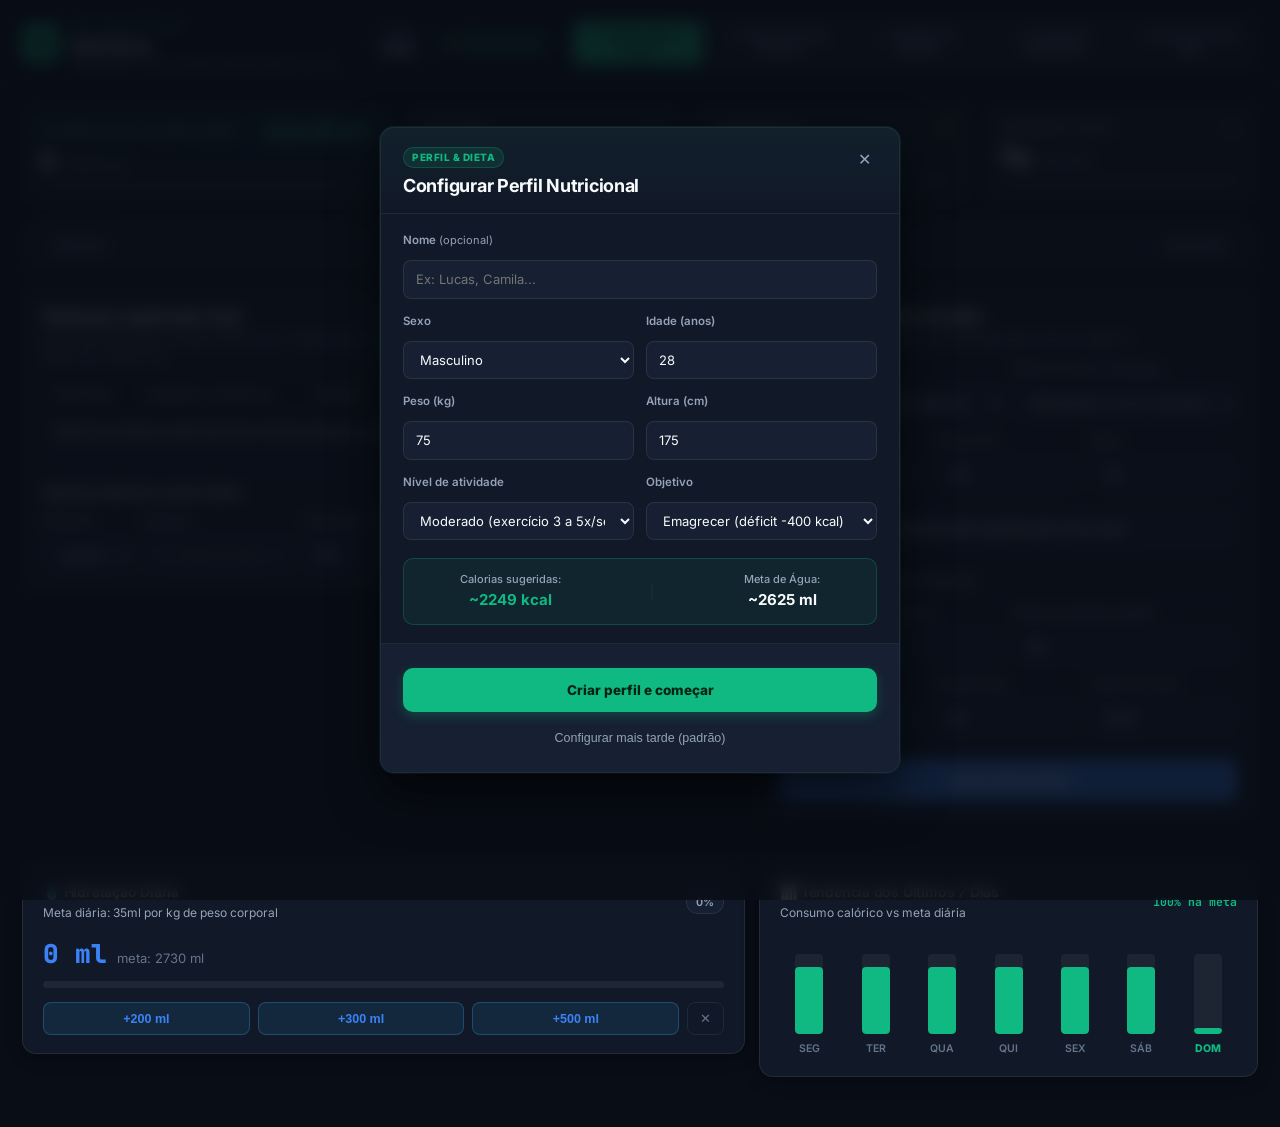
==== android/app/src/main/assets/index.html @ 342d4479 "fix: corrigir carregamento de assets no webview, compartilhamento whatsapp, persistencia de agua off" ====
<!DOCTYPE html>
<html lang="pt-BR">
<head>
    <meta charset="UTF-8" />
    <meta name="viewport" content="width=device-width, initial-scale=1.0, maximum-scale=1.0, user-scalable=no" />
    <meta name="theme-color" content="#090d16" />
    <meta name="apple-mobile-web-app-capable" content="yes" />
    <meta name="apple-mobile-web-app-status-bar-style" content="black-translucent" />
    <title>NutriScan - Dieta Diária, Leitor de Foto da Ficha Técnica e Rótulos ANVISA</title>
    <link rel="manifest" href="manifest.json" />
    <link rel="preconnect" href="https://fonts.googleapis.com" />
    <link rel="preconnect" href="https://fonts.gstatic.com" crossorigin />
    <link href="https://fonts.googleapis.com/css2?family=Inter:wght@400;500;600;700;800&family=JetBrains+Mono:wght@500;600;700;800&display=swap" rel="stylesheet" />
    <link rel="stylesheet" href="static/css/style.css?v=1.3.0" />
</head>
<body>
    <a href="#main-content" class="skip-link">Pular para o conteúdo principal</a>

    <header class="topbar">
        <div class="container topbar-inner">
            <div class="brand-block">
                <div class="brand-logo" aria-hidden="true">NS</div>
                <div class="brand-info-wrap">
                    <div class="brand-greeting-row">
                        <span id="user-greeting-text" class="user-greeting">Olá! Seja bem-vindo</span>
                    </div>
                    <h1 class="brand-title">NutriScan</h1>
                    <p class="brand-subtitle">Dieta diária, leitor de foto da ficha técnica e rotulagem ANVISA</p>
                </div>
                <div class="brand-actions-row">
                    <button type="button" class="btn-topbar-profile" id="btn-open-profile" title="Configurar meu perfil de dieta" aria-label="Abrir perfil de usuário">👤 Perfil</button>
                    <button type="button" class="btn-tour-nav" id="btn-open-tour" title="Iniciar tour interativo pelo app" aria-label="Tour do App">🎓 Tour do App</button>
                </div>
            </div>
            <nav class="nav-tabs" role="tablist" aria-label="Navegação principal por abas">
                <button class="tab-btn active" role="tab" aria-selected="true" aria-controls="panel-dieta" data-tab="dieta" id="tab-btn-dieta">1. Minha Dieta (Hoje)</button>
                <button class="tab-btn" role="tab" aria-selected="false" aria-controls="panel-foto" data-tab="foto" id="tab-btn-foto">2. Foto da Ficha Técnica</button>
                <button class="tab-btn" role="tab" aria-selected="false" aria-controls="panel-scanner" data-tab="scanner" id="tab-btn-scanner">3. Código de Barras</button>
                <button class="tab-btn" role="tab" aria-selected="false" aria-controls="panel-comparar" data-tab="comparar" id="tab-btn-comparar">4. Comparar Alimentos</button>
                <button class="tab-btn" role="tab" aria-selected="false" aria-controls="panel-prato" data-tab="prato" id="tab-btn-prato">5. Foto do Prato (IA)</button>
                <button type="button" class="btn-tour-nav" id="btn-start-tour" title="Iniciar tour interativo pelo app" aria-label="Iniciar tour interativo" style="display: none;">✨ Tour do App</button>
            </nav>
        </div>
    </header>

    <main class="container main-content" id="main-content">
        <!-- FAIXA DE PROGRESSO DIÁRIO DA DIETA (BENTO KPI STRIP) -->
        <section class="diet-kpi-strip" id="diet-kpi-strip" aria-label="Resumo do consumo diário">
            <div class="kpi-card kpi-card-highlight">
                <div class="kpi-row-top">
                    <span class="kpi-label">Calorias hoje vs limite diário</span>
                    <span class="status-pill" id="top-kcal-badge">0 kcal</span>
                </div>
                <div class="kpi-main-numbers">
                    <strong class="kpi-value" id="top-kcal-consumed">0</strong>
                    <span class="kpi-divider">/ <span id="top-kcal-limit">2000</span> kcal</span>
                </div>
                <div class="progress-track">
                    <div class="progress-fill fill-emerald" id="top-bar-kcal" style="width: 0%;"></div>
                </div>
            </div>

            <div class="kpi-card">
                <div class="kpi-row-top">
                    <span class="kpi-label">Proteínas</span>
                    <span class="kpi-pct text-emerald" id="top-prot-pct">0%</span>
                </div>
                <div class="kpi-main-numbers">
                    <strong class="kpi-value" id="top-prot-consumed">0g</strong>
                    <span class="kpi-divider">meta <span id="top-prot-limit">150</span>g</span>
                </div>
                <div class="progress-track">
                    <div class="progress-fill fill-blue" id="top-bar-prot" style="width: 0%;"></div>
                </div>
            </div>

            <div class="kpi-card">
                <div class="kpi-row-top">
                    <span class="kpi-label">Carboidratos</span>
                    <span class="kpi-pct text-amber" id="top-carb-pct">0%</span>
                </div>
                <div class="kpi-main-numbers">
                    <strong class="kpi-value" id="top-carb-consumed">0g</strong>
                    <span class="kpi-divider">meta <span id="top-carb-limit">200</span>g</span>
                </div>
                <div class="progress-track">
                    <div class="progress-fill fill-amber" id="top-bar-carb" style="width: 0%;"></div>
                </div>
            </div>

            <div class="kpi-card">
                <div class="kpi-row-top">
                    <span class="kpi-label">Gorduras totais</span>
                    <span class="kpi-pct text-rose" id="top-fat-pct">0%</span>
                </div>
                <div class="kpi-main-numbers">
                    <strong class="kpi-value" id="top-fat-consumed">0g</strong>
                    <span class="kpi-divider">meta <span id="top-fat-limit">65</span>g</span>
                </div>
                <div class="progress-track">
                    <div class="progress-fill fill-rose" id="top-bar-fat" style="width: 0%;"></div>
                </div>
            </div>
        </section>

        <!-- ABA 1: MINHA DIETA (HOJE) -->
        <section class="tab-panel active" role="tabpanel" id="panel-dieta" aria-labelledby="tab-btn-dieta">
            <!-- Navegador de Datas da Dieta -->
            <div class="diet-date-bar">
                <button type="button" class="btn-date-nav" id="btn-date-prev" aria-label="Dia anterior">◀ Ontem</button>
                <div class="diet-current-date-wrap">
                    <span class="diet-date-badge" id="diet-date-badge">HOJE</span>
                    <strong class="diet-date-text" id="diet-date-text">Hoje</strong>
                </div>
                <button type="button" class="btn-date-nav" id="btn-date-next" aria-label="Próximo dia">Amanhã ▶</button>
            </div>

            <div class="diet-grid">
                <div class="card">
                    <div class="section-header-inline">
                        <div>
                            <h2>Refeições registradas hoje</h2>
                            <p class="section-desc" id="diet-status-subtitle">Acompanhe cada refeição e o saldo restante do seu limite diário.</p>
                        </div>
                        <div class="btn-group-inline share-btn-group">
                            <button class="btn-secondary" id="btn-share-whatsapp" title="Compartilhar resumo da dieta no WhatsApp">📲 WhatsApp</button>
                            <button class="btn-secondary" id="btn-copy-diet" title="Copiar resumo para a área de transferência">📋 Copiar</button>
                            <button class="btn-secondary" id="btn-print-diet" title="Imprimir ou salvar relatório em PDF">🖨️ Imprimir PDF</button>
                            <button class="btn-emerald" id="btn-go-photo-scan">+ Ler foto de ficha técnica</button>
                        </div>
                    </div>

                    <div class="table-responsive">
                        <table class="data-table" id="diary-table">
                            <thead>
                                <tr>
                                    <th scope="col">Refeição</th>
                                    <th scope="col">Alimento / Produto</th>
                                    <th scope="col">Porção</th>
                                    <th scope="col">Calorias</th>
                                    <th scope="col">Carb</th>
                                    <th scope="col">Prot</th>
                                    <th scope="col">Gord</th>
                                    <th scope="col">Ação</th>
                                </tr>
                            </thead>
                            <tbody id="diary-tbody"></tbody>
                        </table>
                    </div>

                    <div class="quick-manual-box">
                        <h3>Adicionar alimento avulso à dieta</h3>
                        <div class="manual-form-grid">
                            <div>
                                <label class="field-label" for="manual-meal">Refeição</label>
                                <select id="manual-meal" name="manual_meal" class="select-input">
                                    <option value="Café da manhã">Café da manhã</option>
                                    <option value="Almoço">Almoço</option>
                                    <option value="Lanche" selected>Lanche</option>
                                    <option value="Jantar">Jantar</option>
                                </select>
                            </div>
                            <div>
                                <label class="field-label" for="manual-name">Alimento</label>
                                <input type="text" id="manual-name" name="manual_name" class="text-input" placeholder="Ex: Banana prata + Aveia…" autocomplete="off" spellcheck="false" />
                            </div>
                            <div>
                                <label class="field-label" for="manual-portion">Porção (g)</label>
                                <input type="number" id="manual-portion" name="manual_portion" class="text-input" value="100" min="1" inputmode="decimal" autocomplete="off" />
                            </div>
                            <div>
                                <label class="field-label" for="manual-kcal">Kcal</label>
                                <input type="number" id="manual-kcal" name="manual_kcal" class="text-input" value="130" min="0" inputmode="numeric" autocomplete="off" />
                            </div>
                            <div>
                                <label class="field-label" for="manual-carb">Carb (g)</label>
                                <input type="number" id="manual-carb" name="manual_carb" class="text-input" value="27" min="0" step="0.1" inputmode="decimal" autocomplete="off" />
                            </div>
                            <div>
                                <label class="field-label" for="manual-prot">Prot (g)</label>
                                <input type="number" id="manual-prot" name="manual_prot" class="text-input" value="3.5" min="0" step="0.1" inputmode="decimal" autocomplete="off" />
                            </div>
                            <div>
                                <label class="field-label" for="manual-fat">Gord (g)</label>
                                <input type="number" id="manual-fat" name="manual_fat" class="text-input" value="1.2" min="0" step="0.1" inputmode="decimal" autocomplete="off" />
                            </div>
                            <div class="manual-btn-col">
                                <button class="btn-primary" id="btn-add-manual">Lançar</button>
                            </div>
                        </div>
                    </div>
                </div>

                <div class="card">
                    <div class="section-header-inline">
                        <div>
                            <h2>Definir limite diário da dieta</h2>
                            <p class="section-desc">Ajuste sua meta manual ou calcule pelo peso, altura e objetivo.</p>
                        </div>
                    </div>

                    <div class="goals-form">
                        <div class="form-row-2">
                            <div>
                                <label class="field-label" for="goal-type">Objetivo da dieta</label>
                                <select id="goal-type" name="goal_type" class="select-input">
                                    <option value="cutting">Emagrecer (déficit calórico)</option>
                                    <option value="manutencao">Manter peso atual</option>
                                    <option value="bulking">Ganhar massa muscular (superávit)</option>
                                    <option value="personalizado">Limite manual personalizado</option>
                                </select>
                            </div>
                            <div>
                                <label class="field-label" for="goal-activity">Ritmo de treino / atividade</label>
                                <select id="goal-activity" name="goal_activity" class="select-input">
                                    <option value="sedentario">Sedentário</option>
                                    <option value="leve">Leve (1 a 3x / semana)</option>
                                    <option value="moderado" selected>Moderado (3 a 5x / semana)</option>
                                    <option value="intenso">Intenso (6x / semana)</option>
                                </select>
                            </div>
                        </div>

                        <div class="form-row-3">
                            <div>
                                <label class="field-label" for="goal-weight">Peso (kg)</label>
                                <input type="number" id="goal-weight" name="goal_weight" class="text-input" value="78" min="35" max="250" step="0.5" inputmode="decimal" autocomplete="off" />
                            </div>
                            <div>
                                <label class="field-label" for="goal-height">Altura (cm)</label>
                                <input type="number" id="goal-height" name="goal_height" class="text-input" value="176" min="120" max="230" inputmode="numeric" autocomplete="off" />
                            </div>
                            <div>
                                <label class="field-label" for="goal-age">Idade</label>
                                <input type="number" id="goal-age" name="goal_age" class="text-input" value="29" min="14" max="100" inputmode="numeric" autocomplete="off" />
                            </div>
                        </div>

                        <button class="btn-secondary-full" id="btn-calc-mifflin">Calcular meta sugerida pelo meu corpo</button>

                        <div class="limits-divider">Limites diários configurados</div>

                        <div class="form-row-2">
                            <div>
                                <label class="field-label" for="limit-kcal">Limite de calorias (kcal/dia)</label>
                                <input type="number" id="limit-kcal" name="limit_kcal" class="text-input" value="2000" min="800" max="6000" step="10" inputmode="numeric" autocomplete="off" />
                            </div>
                            <div>
                                <label class="field-label" for="limit-prot">Meta de proteínas (g/dia)</label>
                                <input type="number" id="limit-prot" name="limit_prot" class="text-input" value="150" min="20" max="400" inputmode="numeric" autocomplete="off" />
                            </div>
                        </div>

                        <div class="form-row-3">
                            <div>
                                <label class="field-label" for="limit-carb">Carboidratos (g)</label>
                                <input type="number" id="limit-carb" name="limit_carb" class="text-input" value="200" min="10" max="800" inputmode="numeric" autocomplete="off" />
                            </div>
                            <div>
                                <label class="field-label" for="limit-fat">Gorduras (g)</label>
                                <input type="number" id="limit-fat" name="limit_fat" class="text-input" value="65" min="10" max="300" inputmode="numeric" autocomplete="off" />
                            </div>
                            <div>
                                <label class="field-label" for="limit-sodium">Sódio máx (mg)</label>
                                <input type="number" id="limit-sodium" name="limit_sodium" class="text-input" value="2000" min="500" max="5000" step="50" inputmode="numeric" autocomplete="off" />
                            </div>
                        </div>

                        <button class="btn-primary-full" id="btn-save-goals">Salvar limite diário</button>
                    </div>
                </div>

                <!-- Card de Hidratação Diária -->
                <div class="card water-card" id="water-widget-card">
                    <div class="section-header-inline">
                        <div>
                            <h3>💧 Hidratação Diária</h3>
                            <p class="section-desc">Meta diária: 35ml por kg de peso corporal</p>
                        </div>
                        <span class="unit-pill" id="water-pct-badge">0%</span>
                    </div>
                    <div class="water-kpi-main">
                        <strong class="water-val" id="water-consumed-val">0 ml</strong>
                        <span class="water-goal-sub">meta: <span id="water-goal-val">2.730 ml</span></span>
                    </div>
                    <div class="progress-track">
                        <div class="progress-fill fill-blue" id="water-progress-fill" style="width: 0%;"></div>
                    </div>
                    <div class="water-actions-row">
                        <button type="button" class="btn-water-add" data-amount="200">+200 ml</button>
                        <button type="button" class="btn-water-add" data-amount="300">+300 ml</button>
                        <button type="button" class="btn-water-add" data-amount="500">+500 ml</button>
                        <button type="button" class="btn-water-reset" id="btn-water-reset" title="Zerar água do dia" aria-label="Zerar água do dia">✕</button>
                    </div>
                </div>

                <!-- Card de Tendência dos Últimos 7 Dias -->
                <div class="card trends-card" id="trends-widget-card">
                    <div class="section-header-inline">
                        <div>
                            <h3>📊 Tendência dos Últimos 7 Dias</h3>
                            <p class="section-desc">Consumo calórico vs meta diária</p>
                        </div>
                        <span class="kpi-pct text-emerald" id="trends-compliance-badge">100% no alvo</span>
                    </div>
                    <div class="trends-bars-grid" id="trends-bars-container"></div>
                </div>
            </div>
        </section>

        <!-- ABA 2: FOTO DA FICHA TÉCNICA (TABELA NUTRICIONAL) -->
        <section class="tab-panel" role="tabpanel" id="panel-foto" aria-labelledby="tab-btn-foto" hidden>
            <div class="card">
                <div class="photo-controls-grid">
                    <div>
                        <span class="field-label">1. Tirar foto da tabela nutricional ou escolher amostra</span>
                        <div class="upload-btn-row">
                            <label for="label-photo-input" class="btn-camera">
                                Tirar foto / Enviar imagem da ficha técnica
                            </label>
                            <input
                                type="file"
                                id="label-photo-input"
                                name="label_photo"
                                accept="image/*"
                                capture="environment"
                                style="display: none;"
                            />
                            <span class="upload-file-label" id="upload-filename">Amostra: Whey Protein Concentrado 80%</span>
                        </div>
                        <div class="quick-chips">
                            <span class="chips-label">Fotos de fichas técnicas prontas:</span>
                            <button class="sample-chip active" data-sample="rotulo_whey" data-portion="30">Whey Protein 80% (30g)</button>
                            <button class="sample-chip" data-sample="rotulo_pasta_amendoim" data-portion="30">Pasta de Amendoim (30g)</button>
                            <button class="sample-chip" data-sample="rotulo_pao_integral" data-portion="50">Pão Integral (50g)</button>
                            <button class="sample-chip" data-sample="rotulo_iogurte_proteico" data-portion="160">Iogurte Proteico (160g)</button>
                        </div>
                    </div>

                    <div class="portion-control-box">
                        <div>
                            <label class="field-label" for="photo-portion-input">2. Quantidade que vai comer (g/ml)</label>
                            <input type="number" id="photo-portion-input" name="photo_portion" class="text-input" value="45" min="1" max="2000" inputmode="decimal" autocomplete="off" />
                        </div>
                        <div>
                            <label class="field-label" for="photo-meal-select">Refeição de destino</label>
                            <select id="photo-meal-select" name="photo_meal" class="select-input">
                                <option value="Café da manhã">Café da manhã</option>
                                <option value="Almoço">Almoço</option>
                                <option value="Lanche" selected>Lanche</option>
                                <option value="Jantar">Jantar</option>
                            </select>
                        </div>
                        <div>
                            <button class="btn-primary" id="btn-recalc-photo">Calcular porção</button>
                        </div>
                    </div>
                </div>
            </div>

            <div class="scanner-grid">
                <div class="card">
                    <div class="section-header-inline">
                        <h3>Imagem da tabela nutricional (Ficha Técnica)</h3>
                        <span class="unit-pill" id="ocr-engine-badge">Leitor ANVISA RDC 429</span>
                    </div>
                    <div class="label-image-frame">
                        <img id="label-preview-img" src="static/samples/rotulo_whey.png" alt="Foto da tabela nutricional do produto" width="480" height="280" loading="lazy" />
                    </div>
                    <div class="ocr-text-wrap">
                        <label class="field-label" for="ocr-raw-textarea">Texto identificado na ficha técnica (você pode editar ou colar os dados do rótulo):</label>
                        <textarea id="ocr-raw-textarea" name="ocr_raw_text" class="ocr-textarea" rows="5" spellcheck="false"></textarea>
                    </div>
                </div>

                <div class="card">
                    <div class="product-header">
                        <div>
                            <span class="ean-badge" id="ocr-portion-summary">Tabela base: 30g | Seu consumo: 45g (1.5x)</span>
                            <h2 class="product-title" id="ocr-prod-name">Whey Protein Concentrado 80%</h2>
                            <p class="product-subtitle">Cálculo proporcional imediato para a quantidade que você vai consumir</p>
                        </div>
                        <span class="ns-step ns-a active" id="ocr-nutriscore-badge" style="padding: 6px 12px; flex: 0;">Nutri-Score A</span>
                    </div>

                    <div class="macro-result-cards">
                        <div class="macro-box macro-box-kcal">
                            <span class="macro-box-label">Calorias na sua porção</span>
                            <strong class="macro-box-val" id="ocr-res-kcal">180 kcal</strong>
                            <span class="macro-box-pct" id="ocr-pct-kcal">+9.0% do limite diário</span>
                        </div>
                        <div class="macro-box">
                            <span class="macro-box-label">Proteínas</span>
                            <strong class="macro-box-val text-emerald" id="ocr-res-prot">36.0 g</strong>
                            <span class="macro-box-pct" id="ocr-pct-prot">+24.0% da meta</span>
                        </div>
                        <div class="macro-box">
                            <span class="macro-box-label">Carboidratos</span>
                            <strong class="macro-box-val text-amber" id="ocr-res-carb">4.8 g</strong>
                            <span class="macro-box-pct" id="ocr-pct-carb">+2.4% da meta</span>
                        </div>
                        <div class="macro-box">
                            <span class="macro-box-label">Gorduras totais</span>
                            <strong class="macro-box-val text-rose" id="ocr-res-fat">2.7 g</strong>
                            <span class="macro-box-pct" id="ocr-pct-fat">+4.2% da meta</span>
                        </div>
                    </div>

                    <div class="table-responsive">
                        <table class="data-table compact-table">
                            <thead>
                                <tr>
                                    <th scope="col">Nutriente extraído</th>
                                    <th scope="col" id="th-label-base">No rótulo (30g)</th>
                                    <th scope="col" id="th-consumed-base">Sua porção (45g)</th>
                                    <th scope="col">Impacto na meta diária</th>
                                </tr>
                            </thead>
                            <tbody id="ocr-breakdown-tbody"></tbody>
                        </table>
                    </div>

                    <div class="anvisa-box" style="margin-top: 12px; margin-bottom: 12px;">
                        <div class="section-header-inline">
                            <h3>Avaliação frontal ANVISA (por 100g)</h3>
                        </div>
                        <div class="anvisa-Seals-row" id="ocr-anvisa-seals"></div>
                    </div>

                    <button class="btn-emerald-full" id="btn-add-ocr-to-diet">
                        Adicionar esta porção à minha dieta de hoje
                    </button>
                </div>
            </div>
        </section>

        <!-- ABA 3: CÓDIGO DE BARRAS (OPEN FOOD FACTS) -->
        <section class="tab-panel" role="tabpanel" id="panel-scanner" aria-labelledby="tab-btn-scanner" hidden>
            <div class="card search-card">
                <div class="search-row">
                    <div class="search-input-wrap">
                        <label for="barcode-input" class="field-label">Código de barras EAN-13 ou nome do produto industrializado</label>
                        <div class="input-action-group">
                            <input
                                type="text"
                                id="barcode-input"
                                name="barcode_search"
                                class="text-input"
                                placeholder="Ex: 3017620422003, 7894900011517 ou digite o nome do alimento…"
                                value="3017620422003"
                                autocomplete="off"
                                spellcheck="false"
                            />
                            <button class="btn-primary" id="btn-scan">Analisar rótulo</button>
                            <button type="button" class="btn-emerald" id="btn-open-cam-scanner" style="display: inline-flex; align-items: center; gap: 6px;">📷 Câmera ao vivo</button>
                        </div>
                    </div>
                </div>
                <div class="quick-chips">
                    <span class="chips-label">Produtos do catálogo:</span>
                    <button class="chip-btn active" data-barcode="3017620422003">Nutella (3017620422003)</button>
                    <button class="chip-btn" data-barcode="7894900011517">Coca-Cola Original (7894900011517)</button>
                    <button class="chip-btn" data-barcode="7622210691071">Bis Ao Leite (7622210691071)</button>
                    <button class="chip-btn" data-barcode="7892840222949">Doritos Nacho (7892840222949)</button>
                    <button class="chip-btn" data-barcode="7891000053508">Aveia Quaker (7891000053508)</button>
                    <button class="chip-btn" data-barcode="7891025101604">Iogurte Natural (7891025101604)</button>
                </div>
            </div>

            <div class="scanner-grid" id="product-result-container">
                <div class="card product-main-card">
                    <div class="product-header">
                        <div>
                            <span class="ean-badge" id="prod-ean">EAN 3017620422003</span>
                            <h2 class="product-title" id="prod-name">Carregando…</h2>
                            <p class="product-subtitle" id="prod-meta">Marca e categoria</p>
                        </div>
                        <span class="unit-pill" id="prod-unit">Base: 100g</span>
                    </div>

                    <div class="anvisa-box">
                        <div class="section-header-inline">
                            <h3>Rotulagem nutricional frontal (ANVISA RDC 429/2020)</h3>
                            <span class="threshold-note" id="anvisa-threshold-note">Cortes para sólidos (100g)</span>
                        </div>
                        <div class="anvisa-Seals-row" id="anvisa-seals"></div>
                    </div>

                    <div class="scores-row">
                        <div class="score-box">
                            <span class="score-box-title">Nutri-Score (A a E)</span>
                            <div class="nutriscore-bar" id="nutriscore-bar">
                                <span class="ns-step ns-a" data-grade="A">A</span>
                                <span class="ns-step ns-b" data-grade="B">B</span>
                                <span class="ns-step ns-c" data-grade="C">C</span>
                                <span class="ns-step ns-d" data-grade="D">D</span>
                                <span class="ns-step ns-e" data-grade="E">E</span>
                            </div>
                        </div>
                        <div class="score-box">
                            <span class="score-box-title">Grau de processamento (NOVA / USP)</span>
                            <div class="nova-display">
                                <span class="nova-badge" id="nova-badge">NOVA 4</span>
                                <span class="nova-label" id="nova-label">Ultraprocessado</span>
                            </div>
                        </div>
                    </div>

                    <div class="ingredients-block">
                        <h3>Lista de ingredientes e alergênicos</h3>
                        <p class="ingredients-text" id="prod-ingredients"></p>
                        <div class="allergens-row" id="prod-allergens"></div>
                    </div>

                    <div class="add-barcode-to-diet-bar">
                        <div>
                            <label class="field-label" for="barcode-portion-g">Porção consumida (g/ml)</label>
                            <input type="number" id="barcode-portion-g" name="barcode_portion" class="text-input" value="30" min="1" max="1000" inputmode="decimal" autocomplete="off" />
                        </div>
                        <div>
                            <label class="field-label" for="barcode-meal-type">Refeição</label>
                            <select id="barcode-meal-type" name="barcode_meal" class="select-input">
                                <option value="Café da manhã">Café da manhã</option>
                                <option value="Almoço">Almoço</option>
                                <option value="Lanche" selected>Lanche</option>
                                <option value="Jantar">Jantar</option>
                            </select>
                        </div>
                        <button class="btn-emerald" id="btn-add-barcode-diet">Adicionar à dieta de hoje</button>
                    </div>
                </div>

                <div class="card nutrition-side-card">
                    <h3>Tabela nutricional (por 100g / 100ml)</h3>
                    <div class="table-responsive">
                        <table class="data-table compact-table">
                            <thead>
                                <tr>
                                    <th scope="col">Nutriente</th>
                                    <th scope="col">Quantidade</th>
                                    <th scope="col">Referência ANVISA</th>
                                </tr>
                            </thead>
                            <tbody id="nutrition-tbody"></tbody>
                        </table>
                    </div>

                    <div class="additives-section">
                        <div class="section-header-inline">
                            <h3>Aditivos identificados no rótulo</h3>
                            <span class="count-pill" id="additives-count-pill">0 aditivos</span>
                        </div>
                        <div id="additives-list" class="additives-list"></div>
                    </div>
                </div>
            </div>
        </section>

        <!-- ABA 4: COMPARAR ALIMENTOS -->
        <section class="tab-panel" role="tabpanel" id="panel-comparar" aria-labelledby="tab-btn-comparar" hidden>
            <div class="card compare-controls-card">
                <div class="compare-selectors-grid">
                    <div>
                        <label for="compare-select-a" class="field-label">Produto A</label>
                        <select id="compare-select-a" name="compare_a" class="select-input"></select>
                    </div>
                    <div>
                        <label for="compare-select-b" class="field-label">Produto B</label>
                        <select id="compare-select-b" name="compare_b" class="select-input"></select>
                    </div>
                    <div class="compare-btn-wrap">
                        <button class="btn-primary" id="btn-run-compare">Comparar composição</button>
                    </div>
                </div>
            </div>

            <div class="compare-summary-grid" id="compare-cards-row">
                <div class="card compare-prod-card" id="comp-card-a"></div>
                <div class="card compare-prod-card" id="comp-card-b"></div>
            </div>

            <div class="card">
                <div class="section-header-inline">
                    <h3>Diferença nutricional por 100g / 100ml</h3>
                    <span class="threshold-note">Comparativo direto entre os dois produtos selecionados</span>
                </div>
                <div class="table-responsive">
                    <table class="data-table">
                        <thead>
                            <tr>
                                <th scope="col">Indicador</th>
                                <th scope="col" id="th-prod-a">Produto A</th>
                                <th scope="col" id="th-prod-b">Produto B</th>
                                <th scope="col">Diferença (A vs B)</th>
                                <th scope="col">Melhor perfil no indicador</th>
                            </tr>
                        </thead>
                        <tbody id="compare-deltas-tbody"></tbody>
                    </table>
                </div>
                <div class="compare-notes-box" id="compare-notes"></div>
            </div>
        </section>
        <!-- ABA 5: FOTO DO PRATO (IA) & MICRONUTRIENTES -->
        <section class="tab-panel" role="tabpanel" id="panel-prato" aria-labelledby="tab-btn-prato" hidden>
            <div class="plate-bento-grid">
                <!-- CARD 1: Upload / Câmera + Pratos Prontos Bento Tile -->
                <div class="card plate-input-card">
                    <div class="section-header-inline">
                        <div>
                            <h2>1. Foto do Prato & IA de Visão</h2>
                            <p class="section-desc">Tire uma foto do seu prato de comida ou escolha uma das refeições prontas abaixo.</p>
                        </div>
                        <span class="count-pill" id="plate-scan-status">Pronto para escanear</span>
                    </div>

                    <div class="plate-capture-box">
                        <label class="plate-camera-dropzone" for="plate-photo-input">
                            <span class="dropzone-icon" aria-hidden="true">📸</span>
                            <strong class="dropzone-title">Tirar foto com a câmera ou anexar imagem</strong>
                            <span class="dropzone-hint">Aceita fotos de smartphones Android, iOS ou arquivos (.jpg, .png)</span>
                            <input type="file" id="plate-photo-input" name="plate_photo" accept="image/*" capture="environment" class="sr-only" />
                        </label>
                    </div>

                    <div class="plate-presets-section">
                        <span class="field-label">Pratos rápidos de referência:</span>
                        <div class="plate-chips-row" role="group" aria-label="Pratos prontos de exemplo">
                            <button type="button" class="chip-btn plate-preset-chip active" data-preset="prato_feito">
                                🍛 Prato Feito
                            </button>
                            <button type="button" class="chip-btn plate-preset-chip" data-preset="omelete_fitness">
                                🍳 Omelete Fitness
                            </button>
                            <button type="button" class="chip-btn plate-preset-chip" data-preset="salmao_legumes">
                                🐟 Salmão com Legumes
                            </button>
                            <button type="button" class="chip-btn plate-preset-chip" data-preset="acai_completo">
                                🫐 Açaí Completo
                            </button>
                        </div>
                    </div>
                </div>

                <!-- CARD 2: Visão do Prato com Etiquetas Bounding Chips -->
                <div class="card plate-vision-card">
                    <div class="section-header-inline">
                        <h3>2. Identificação Visual dos Alimentos</h3>
                        <span class="status-pill" id="plate-detected-pill">IA Visão Ativa</span>
                    </div>
                    <div class="plate-preview-viewport">
                        <img id="plate-preview-img" class="plate-viewport-image" src="" alt="Prato visualizado" width="480" height="360" />
                        <div class="plate-bounding-overlay" id="plate-bounding-overlay"></div>
                    </div>
                    <div class="plate-quick-kpi-bar">
                        <div class="kpi-mini">
                            <span class="kpi-mini-lbl">Calorias</span>
                            <strong class="kpi-mini-val text-emerald" id="plate-total-kcal">0 kcal</strong>
                        </div>
                        <div class="kpi-mini">
                            <span class="kpi-mini-lbl">Carboidratos</span>
                            <strong class="kpi-mini-val text-amber" id="plate-total-carbs">0g</strong>
                        </div>
                        <div class="kpi-mini">
                            <span class="kpi-mini-lbl">Proteínas</span>
                            <strong class="kpi-mini-val text-blue" id="plate-total-prot">0g</strong>
                        </div>
                        <div class="kpi-mini">
                            <span class="kpi-mini-lbl">Gorduras</span>
                            <strong class="kpi-mini-val text-rose" id="plate-total-fat">0g</strong>
                        </div>
                        <div class="kpi-mini">
                            <span class="kpi-mini-lbl">Fibras</span>
                            <strong class="kpi-mini-val text-violet" id="plate-total-fiber">0g</strong>
                        </div>
                        <div class="kpi-mini">
                            <span class="kpi-mini-lbl">Peso Total</span>
                            <strong class="kpi-mini-val" id="plate-total-weight">0g</strong>
                        </div>
                    </div>
                </div>

                <!-- CARD 3: Alimentos Detectados com Gramatura Editável e Adição TACO -->
                <div class="card plate-items-card">
                    <div class="section-header-inline">
                        <div>
                            <h3>3. Alimentos no Prato & Gramaturas</h3>
                            <p class="section-desc">Ajuste os gramas de cada porção em tempo real. Calorias e micronutrientes são recalculados instantaneamente.</p>
                        </div>
                    </div>

                    <div class="plate-items-list" id="plate-items-list"></div>

                    <!-- Autocomplete TACO para adicionar alimento extra -->
                    <div class="plate-taco-add-box">
                        <label for="plate-taco-search" class="field-label">+ Adicionar alimento extra da Tabela TACO:</label>
                        <div class="taco-search-input-wrap">
                            <input type="text" id="plate-taco-search" name="plate_taco_search" class="text-input" placeholder="Buscar no banco TACO (ex: mandioca, frango, azeite, aveia)…" autocomplete="off" />
                            <div class="taco-suggestions-dropdown" id="plate-taco-suggestions" hidden></div>
                        </div>
                    </div>
                </div>

                <!-- CARD 4: Bento Micronutrientes (% IDR ANVISA) -->
                <div class="card plate-micros-card">
                    <div class="section-header-inline">
                        <div>
                            <h3>4. Micronutrientes do Prato (% IDR ANVISA)</h3>
                            <p class="section-desc">Metas baseadas na IN 75/2020 e RDC 429/2020 para adultos.</p>
                        </div>
                        <span class="status-pill" id="plate-micros-badge">Balanço Nutricional</span>
                    </div>

                    <div class="plate-micros-grid" id="plate-micros-grid"></div>
                </div>

                <!-- CARD 5: Ação de Lançamento na Dieta -->
                <div class="card plate-action-card">
                    <div class="plate-action-bar">
                        <div class="meal-select-wrap">
                            <label for="plate-meal-select" class="field-label">Lançar no diário como:</label>
                            <select id="plate-meal-select" name="plate_meal" class="select-input">
                                <option value="Café da manhã">Café da manhã</option>
                                <option value="Almoço" selected>Almoço</option>
                                <option value="Lanche">Lanche</option>
                                <option value="Jantar">Jantar</option>
                            </select>
                        </div>
                        <button type="button" class="btn-emerald btn-lg" id="btn-add-plate-diet">
                            Adicionar prato completo à refeição
                        </button>
                    </div>
                </div>
            </div>
        </section>
    </main>

    <!-- BARRA DE NAVEGAÇÃO INFERIOR PARA CELULAR ANDROID -->
    <nav class="mobile-bottom-nav" aria-label="Navegação móvel">
        <button class="mob-nav-btn active" data-tab="dieta" aria-label="Minha Dieta">
            <span class="mob-nav-icon" aria-hidden="true">◉</span>
            <span>Minha Dieta</span>
        </button>
        <button class="mob-nav-btn" data-tab="foto" aria-label="Foto da Ficha Técnica">
            <span class="mob-nav-icon" aria-hidden="true">▣</span>
            <span>Foto Ficha</span>
        </button>
        <button class="mob-nav-btn" data-tab="scanner" aria-label="Código de Barras EAN">
            <span class="mob-nav-icon" aria-hidden="true">|||</span>
            <span>Rótulo EAN</span>
        </button>
        <button class="mob-nav-btn" data-tab="comparar" aria-label="Comparar Alimentos">
            <span class="mob-nav-icon" aria-hidden="true">⇄</span>
            <span>Comparar</span>
        </button>
        <button class="mob-nav-btn" data-tab="prato" aria-label="Foto do Prato com IA">
            <span class="mob-nav-icon" aria-hidden="true">🍽️</span>
            <span>Prato IA</span>
        </button>
    </nav>

    <!-- Modal do Scanner de Código de Barras por Câmera -->
    <div class="cam-modal-backdrop" id="cam-scanner-modal" role="dialog" aria-modal="true" aria-labelledby="cam-modal-title" hidden>
        <div class="cam-bento-card">
            <header class="cam-modal-header">
                <div>
                    <span class="cam-badge">EAN-13 / EAN-8 / UPC</span>
                    <h2 id="cam-modal-title" class="cam-title">Escanear código de barras</h2>
                </div>
                <button type="button" class="cam-btn-icon" id="btn-cam-close" aria-label="Fechar scanner">✕</button>
            </header>

            <div class="cam-viewfinder-frame">
                <video id="cam-scanner-video" class="cam-video-feed" playsinline muted autoplay></video>
                <div class="cam-reticle">
                    <div class="cam-corner top-left"></div>
                    <div class="cam-corner top-right"></div>
                    <div class="cam-corner bottom-left"></div>
                    <div class="cam-corner bottom-right"></div>
                    <div class="cam-laser-line" aria-hidden="true"></div>
                </div>
                <div class="cam-status-pill" id="cam-scanner-status">Aponte para o código de barras</div>
            </div>

            <footer class="cam-modal-footer">
                <button type="button" class="cam-btn-action" id="btn-cam-torch" aria-label="Alternar lanterna">
                    <span aria-hidden="true">⚡</span> Lanterna
                </button>
                <button type="button" class="cam-btn-secondary" id="btn-cam-cancel">Cancelar</button>
            </footer>
        </div>
    </div>

    <!-- Modal do Tour Interativo pelo App (#modal-app-tour) -->
    <div class="tour-modal-backdrop" id="modal-app-tour" role="dialog" aria-modal="true" aria-labelledby="tour-step-title" aria-describedby="tour-step-desc" hidden>
        <div class="tour-backdrop-overlay" id="tour-backdrop-overlay" aria-hidden="true"></div>
        <div class="tour-spotlight-cutout" id="tour-spotlight-cutout" aria-hidden="true"></div>

        <div class="tour-bento-card" role="document">
            <!-- Dynamic Progress Bar -->
            <div class="tour-progress-track" role="progressbar" id="tour-progress-bar" aria-label="Progresso do Tour" aria-valuenow="20" aria-valuemin="0" aria-valuemax="100">
                <div class="tour-progress-fill" id="tour-progress-fill" style="width: 20%;"></div>
            </div>

            <header class="tour-card-header">
                <div class="tour-header-left">
                    <span class="tour-step-badge" id="tour-step-badge">Passo 1 de 5</span>
                </div>
                <button type="button" class="tour-btn-close" id="btn-close-tour-modal" aria-label="Fechar tour interativo">✕</button>
            </header>

            <div class="tour-card-body">
                <div class="tour-icon-wrap" id="tour-step-icon" aria-hidden="true">🥗</div>
                <div class="tour-text-wrap">
                    <h2 class="tour-title" id="tour-step-title">1. Seu Painel Diário da Dieta</h2>
                    <p class="tour-description" id="tour-step-desc">Acompanhe seu consumo de calorias e macros calculado especialmente para o seu peso e objetivo. Registre água e veja o saldo restante de cada refeição.</p>
                </div>
            </div>

            <!-- Dots Indicator -->
            <div class="tour-dots-row" id="tour-dots-container" aria-hidden="true"></div>

            <footer class="tour-card-footer">
                <button type="button" class="tour-btn-skip" id="btn-skip-tour">Pular tour</button>
                <div class="tour-btn-group-nav">
                    <button type="button" class="tour-btn-prev" id="btn-prev-tour" style="display: none;">◀ Anterior</button>
                    <button type="button" class="tour-btn-next" id="btn-next-tour">Próximo ▶</button>
                </div>
            </footer>
        </div>
    </div>

    <!-- Modal de Perfil & Onboarding do Usuário (#modal-profile-onboarding) -->
    <div class="profile-modal-backdrop" id="modal-profile-onboarding" role="dialog" aria-modal="true" aria-labelledby="profile-modal-title" hidden>
        <div class="profile-bento-card" role="document">
            <header class="profile-modal-header">
                <div class="profile-header-info">
                    <span class="profile-badge">PERFIL & DIETA</span>
                    <h2 id="profile-modal-title" class="profile-title">Configurar Perfil Nutricional</h2>
                </div>
                <button type="button" class="btn-profile-close" id="btn-profile-close" aria-label="Fechar modal de perfil">✕</button>
            </header>

            <form id="profile-onboarding-form" class="profile-form">
                <div class="profile-form-body">
                    <div class="profile-field-group">
                        <label class="field-label" for="profile-name">Nome <span class="text-subtle">(opcional)</span></label>
                        <input type="text" id="profile-name" class="text-input" placeholder="Ex: Lucas, Camila..." autocomplete="name" />
                    </div>

                    <div class="profile-grid-2">
                        <div class="profile-field-group">
                            <label class="field-label" for="profile-gender">Sexo</label>
                            <select id="profile-gender" class="select-input">
                                <option value="masculino" selected>Masculino</option>
                                <option value="feminino">Feminino</option>
                            </select>
                        </div>
                        <div class="profile-field-group">
                            <label class="field-label" for="profile-age">Idade (anos)</label>
                            <input type="number" id="profile-age" class="text-input" value="28" min="14" max="110" inputmode="numeric" required />
                        </div>
                    </div>

                    <div class="profile-grid-2">
                        <div class="profile-field-group">
                            <label class="field-label" for="profile-weight">Peso (kg)</label>
                            <input type="number" id="profile-weight" class="text-input" value="75" min="30" max="250" step="0.5" inputmode="decimal" required />
                        </div>
                        <div class="profile-field-group">
                            <label class="field-label" for="profile-height">Altura (cm)</label>
                            <input type="number" id="profile-height" class="text-input" value="175" min="100" max="240" inputmode="numeric" required />
                        </div>
                    </div>

                    <div class="profile-grid-2">
                        <div class="profile-field-group">
                            <label class="field-label" for="profile-activity">Nível de atividade</label>
                            <select id="profile-activity" class="select-input">
                                <option value="sedentario">Sedentário (pouco ou nenhum exercício)</option>
                                <option value="leve">Leve (exercício 1 a 3x/sem)</option>
                                <option value="moderado" selected>Moderado (exercício 3 a 5x/sem)</option>
                                <option value="intenso">Intenso (exercício 6 a 7x/sem)</option>
                            </select>
                        </div>
                        <div class="profile-field-group">
                            <label class="field-label" for="profile-goal">Objetivo</label>
                            <select id="profile-goal" class="select-input">
                                <option value="cutting" selected>Emagrecer (déficit -400 kcal)</option>
                                <option value="manutencao">Manter peso (manutenção)</option>
                                <option value="bulking">Ganhar Massa (superávit +350 kcal)</option>
                            </select>
                        </div>
                    </div>

                    <!-- Live Preview Bar -->
                    <div class="profile-preview-strip" id="profile-preview-strip" aria-live="polite">
                        <div class="preview-item">
                            <span class="preview-label">Calorias sugeridas:</span>
                            <strong class="preview-value text-emerald" id="profile-preview-kcal">~2000 kcal</strong>
                        </div>
                        <span class="preview-divider" aria-hidden="true">|</span>
                        <div class="preview-item">
                            <span class="preview-label">Meta de Água:</span>
                            <strong class="preview-value text-blue" id="profile-preview-water">~2625 ml</strong>
                        </div>
                    </div>
                </div>

                <footer class="profile-modal-footer">
                    <button type="submit" class="btn-emerald-full" id="btn-save-profile">Criar perfil e começar</button>
                    <button type="button" class="btn-profile-skip" id="btn-profile-skip">Configurar mais tarde (padrão)</button>
                </footer>
            </form>
        </div>
    </div>

    <script src="static/js/share_export.js"></script>
    <script src="static/js/barcode_cam.js"></script>
    <script src="static/js/label_parser.js"></script>
    <script src="static/js/plate_scanner.js"></script>
    <script src="static/js/app_tour.js"></script>
    <script src="static/js/app.js"></script>
</body>
</html>
---- android/app/src/main/assets/static/css/style.css ----
/* ==========================================================================
   NutriScan — Bento Design System
   Modular, card-based interface inspired by MacroFactor, Yuka & Apple Health
   Audited against Web Interface Guidelines & No-AI-Slop standards
   ========================================================================== */

:root {
    /* Bento Canvas & Tile Surfaces */
    --bg-canvas: #090d16;
    --bg-tile: #111827;
    --bg-tile-elevated: #162032;
    --bg-tile-highlight: rgba(16, 185, 129, 0.05);
    --bg-hover: #1e293b;

    /* Borders & Dividers */
    --border-subtle: #1e293b;
    --border-card: rgba(255, 255, 255, 0.08);
    --border-card-highlight: rgba(16, 185, 129, 0.35);
    --border-focus: #38bdf8;

    /* Typography Colors */
    --text-primary: #f8fafc;
    --text-secondary: #94a3b8;
    --text-muted: #64748b;

    /* Semantics & Functional Colors */
    --color-kcal: #10b981;
    --color-prot: #38bdf8;
    --color-carb: #f59e0b;
    --color-fat: #fb7185;
    --color-sodium: #a78bfa;

    /* Accent & Brand */
    --brand-emerald: #10b981;
    --brand-emerald-hover: #059669;
    --brand-blue: #3b82f6;
    --brand-blue-hover: #2563eb;
    --brand-danger: #ef4444;

    /* Radii & Geometry (Bento modular curves) */
    --radius-tile: 14px;
    --radius-sm: 8px;
    --radius-md: 10px;
    --radius-pill: 9999px;

    /* Shadows & Elevation */
    --tile-shadow: 0 4px 16px rgba(0, 0, 0, 0.3);
    --tile-shadow-hover: 0 8px 24px rgba(0, 0, 0, 0.4);

    /* Fonts */
    --font-primary: "Inter", -apple-system, BlinkMacSystemFont, "Segoe UI", Roboto, sans-serif;
    --font-mono: "JetBrains Mono", ui-monospace, SFMono-Regular, Menlo, monospace;
}

/* Reset & Box Sizing */
*,
*::before,
*::after {
    box-sizing: border-box;
    margin: 0;
    padding: 0;
}

/* Accessibility: Skip Link */
.skip-link {
    position: absolute;
    top: -60px;
    left: 16px;
    background: var(--brand-blue);
    color: #ffffff;
    padding: 10px 18px;
    border-radius: var(--radius-sm);
    font-weight: 700;
    font-size: 13px;
    z-index: 99999;
    text-decoration: none;
    transition: top 0.15s ease-out;
}

.skip-link:focus-visible {
    top: 14px;
    outline: 2px solid #ffffff;
    outline-offset: 2px;
}

/* Base Body Styles */
body {
    background-color: var(--bg-canvas);
    color: var(--text-primary);
    font-family: var(--font-primary);
    font-size: 13.5px;
    line-height: 1.5;
    -webkit-font-smoothing: antialiased;
    -moz-osx-font-smoothing: grayscale;
}

/* Focus Management (Web Guidelines: visible focus ring without layout shift) */
:focus-visible {
    outline: 2px solid var(--border-focus);
    outline-offset: 2px;
}

/* Typography Hierarchy */
h1, h2, h3, .brand-title, .product-title {
    text-wrap: balance;
    letter-spacing: -0.015em;
    font-weight: 700;
}

/* Numeric & Tabular Alignment */
.kpi-value,
.kpi-divider,
.kpi-pct,
.macro-box-val,
.macro-box-pct,
.data-table td,
.data-table th,
.ean-badge,
.unit-pill,
.count-pill,
.status-pill {
    font-variant-numeric: tabular-nums;
}

.container {
    max-width: 1380px;
    margin: 0 auto;
    padding: 0 22px;
}

/* Header & Top Bar */
.topbar {
    background-color: rgba(9, 13, 22, 0.92);
    backdrop-filter: blur(16px);
    border-bottom: 1px solid var(--border-subtle);
    padding: 14px 0;
    position: sticky;
    top: 0;
    z-index: 100;
}

.topbar-inner {
    display: flex;
    align-items: center;
    justify-content: space-between;
    gap: 16px;
}

.brand-block {
    display: flex;
    align-items: center;
    gap: 12px;
    min-width: 0;
}

.brand-logo {
    width: 38px;
    height: 38px;
    border-radius: var(--radius-md);
    background: linear-gradient(135deg, #10b981 0%, #059669 100%);
    color: #032313;
    font-weight: 800;
    font-size: 15px;
    display: flex;
    align-items: center;
    justify-content: center;
    letter-spacing: -0.5px;
    flex-shrink: 0;
    box-shadow: 0 2px 10px rgba(16, 185, 129, 0.3);
}

.brand-title {
    font-size: 17px;
    font-weight: 700;
    color: var(--text-primary);
    line-height: 1.2;
}

.brand-subtitle {
    font-size: 12px;
    color: var(--text-secondary);
    line-height: 1.25;
    white-space: nowrap;
    overflow: hidden;
    text-overflow: ellipsis;
}

/* Navigation Tabs (Bento Segmented Pills) */
.nav-tabs {
    display: flex;
    background-color: var(--bg-tile);
    border: 1px solid var(--border-card);
    padding: 4px;
    border-radius: var(--radius-md);
    gap: 4px;
}

.tab-btn {
    background: transparent;
    color: var(--text-secondary);
    border: none;
    padding: 7px 14px;
    border-radius: var(--radius-sm);
    font-size: 12.5px;
    font-weight: 600;
    cursor: pointer;
    min-height: 36px;
    display: inline-flex;
    align-items: center;
    justify-content: center;
    transition: background-color 0.15s ease, color 0.15s ease;
}

.tab-btn:hover {
    color: var(--text-primary);
    background-color: var(--bg-tile-elevated);
}

.tab-btn.active {
    background-color: var(--brand-emerald);
    color: #032313;
    font-weight: 700;
    box-shadow: 0 2px 8px rgba(16, 185, 129, 0.3);
}

/* Main Content Wrapper */
.main-content {
    padding-top: 18px;
    padding-bottom: 36px;
}

/* Bento Daily Diet KPI Strip */
.diet-kpi-strip {
    display: grid;
    grid-template-columns: 1.35fr 1fr 1fr 1fr;
    gap: 14px;
    margin-bottom: 16px;
}

.kpi-card {
    background-color: var(--bg-tile);
    border: 1px solid var(--border-card);
    border-radius: var(--radius-tile);
    padding: 14px 18px;
    display: flex;
    flex-direction: column;
    gap: 8px;
    box-shadow: var(--tile-shadow);
    transition: border-color 0.15s ease, transform 0.15s ease;
}

.kpi-card:hover {
    border-color: rgba(255, 255, 255, 0.14);
}

.kpi-card-highlight {
    border-color: var(--border-card-highlight);
    background: linear-gradient(180deg, rgba(16, 185, 129, 0.08) 0%, rgba(17, 24, 39, 1) 100%);
}

.kpi-row-top {
    display: flex;
    justify-content: space-between;
    align-items: center;
    gap: 6px;
}

.kpi-label {
    font-size: 11px;
    color: var(--text-secondary);
    font-weight: 600;
    text-transform: uppercase;
    letter-spacing: 0.04em;
}

.kpi-pct {
    font-size: 11.5px;
    font-weight: 700;
    font-family: var(--font-mono);
}

.status-pill {
    font-size: 11px;
    font-weight: 700;
    padding: 2px 9px;
    border-radius: var(--radius-pill);
    background-color: rgba(16, 185, 129, 0.16);
    color: #34d399;
    border: 1px solid rgba(16, 185, 129, 0.3);
}

.status-pill.exceeded {
    background-color: rgba(239, 68, 68, 0.18);
    color: #f87171;
    border-color: rgba(239, 68, 68, 0.35);
}

.kpi-main-numbers {
    display: flex;
    align-items: baseline;
    gap: 6px;
}

.kpi-value {
    font-size: 22px;
    font-weight: 800;
    color: var(--text-primary);
    line-height: 1.1;
    font-family: var(--font-mono);
}

.kpi-divider {
    font-size: 12px;
    color: var(--text-secondary);
}

.progress-track {
    width: 100%;
    height: 7px;
    background-color: rgba(255, 255, 255, 0.06);
    border-radius: var(--radius-pill);
    overflow: hidden;
}

.progress-fill {
    height: 100%;
    border-radius: var(--radius-pill);
    transition: width 0.3s cubic-bezier(0.4, 0, 0.2, 1);
}

.fill-emerald { background-color: var(--color-kcal); }
.fill-blue { background-color: var(--color-prot); }
.fill-amber { background-color: var(--color-carb); }
.fill-rose { background-color: var(--color-fat); }

.text-emerald { color: var(--color-kcal); }
.text-amber { color: var(--color-carb); }
.text-rose { color: var(--color-fat); }

/* Tab Panels */
.tab-panel {
    display: none;
}

.tab-panel.active {
    display: block;
}

/* Bento Cards (Tiles) */
.card {
    background-color: var(--bg-tile);
    border: 1px solid var(--border-card);
    border-radius: var(--radius-tile);
    padding: 18px 20px;
    margin-bottom: 14px;
    box-shadow: var(--tile-shadow);
}

.diet-grid {
    display: grid;
    grid-template-columns: 1.45fr 1fr;
    gap: 14px;
    align-items: start;
}

.section-header-inline {
    display: flex;
    justify-content: space-between;
    align-items: center;
    gap: 10px;
    margin-bottom: 12px;
}

.section-header-inline h2 {
    font-size: 16px;
    font-weight: 700;
    color: var(--text-primary);
}

.section-header-inline h3,
.nutrition-side-card h3,
.ingredients-block h3 {
    font-size: 14px;
    font-weight: 600;
    color: var(--text-primary);
}

.section-desc {
    font-size: 12px;
    color: var(--text-secondary);
    margin-top: 2px;
}

/* Form Fields & Controls */
.field-label {
    display: block;
    font-size: 11.5px;
    font-weight: 600;
    color: var(--text-secondary);
    margin-bottom: 6px;
}

.input-action-group {
    display: flex;
    gap: 10px;
}

.text-input,
.select-input,
.ocr-textarea {
    width: 100%;
    background-color: var(--bg-tile-elevated);
    border: 1px solid var(--border-card);
    color: var(--text-primary);
    padding: 9px 12px;
    border-radius: var(--radius-sm);
    font-size: 13px;
    font-family: inherit;
    line-height: 1.4;
    transition: border-color 0.15s ease, background-color 0.15s ease;
}

.text-input:focus-visible,
.select-input:focus-visible,
.ocr-textarea:focus-visible {
    outline: 2px solid var(--border-focus);
    outline-offset: 1px;
    border-color: var(--border-focus);
}

.ocr-textarea {
    font-family: var(--font-mono);
    font-size: 12px;
    line-height: 1.45;
    resize: vertical;
}

/* Buttons (Modern Bento Touch Affordance) */
.btn-primary,
.btn-emerald,
.btn-secondary-full,
.btn-primary-full,
.btn-emerald-full,
.btn-delete,
.btn-camera {
    font-family: inherit;
    font-weight: 600;
    border-radius: var(--radius-sm);
    cursor: pointer;
    white-space: nowrap;
    text-align: center;
    border: none;
    transition: background-color 0.15s ease, transform 0.15s ease, opacity 0.15s ease;
}

.btn-primary {
    background-color: var(--brand-blue);
    color: #ffffff;
    padding: 8px 16px;
    font-size: 13px;
    min-height: 38px;
    display: inline-flex;
    align-items: center;
    justify-content: center;
}

.btn-primary:hover {
    background-color: var(--brand-blue-hover);
}

.btn-emerald {
    background-color: var(--brand-emerald);
    color: #032313;
    padding: 8px 16px;
    font-size: 12.5px;
    font-weight: 700;
    min-height: 38px;
    display: inline-flex;
    align-items: center;
    justify-content: center;
}

.btn-emerald:hover {
    background-color: var(--brand-emerald-hover);
    color: #ffffff;
}

.btn-emerald-full {
    width: 100%;
    background-color: var(--brand-emerald);
    color: #032313;
    padding: 12px 18px;
    font-size: 13.5px;
    font-weight: 800;
    min-height: 44px;
    display: flex;
    align-items: center;
    justify-content: center;
    margin-top: 10px;
    border-radius: var(--radius-md);
    box-shadow: 0 4px 12px rgba(16, 185, 129, 0.25);
}

.btn-emerald-full:hover {
    background-color: var(--brand-emerald-hover);
    color: #ffffff;
}

.btn-primary-full {
    width: 100%;
    background-color: var(--brand-blue);
    color: #ffffff;
    padding: 10px 16px;
    font-size: 13px;
    font-weight: 700;
    min-height: 42px;
    display: flex;
    align-items: center;
    justify-content: center;
    margin-top: 12px;
}

.btn-primary-full:hover {
    background-color: var(--brand-blue-hover);
}

.btn-secondary-full {
    width: 100%;
    background-color: var(--bg-tile-elevated);
    color: var(--text-primary);
    border: 1px solid var(--border-card);
    padding: 9px 14px;
    font-size: 12.5px;
    font-weight: 600;
    min-height: 38px;
    display: flex;
    align-items: center;
    justify-content: center;
    margin-top: 6px;
}

.btn-secondary-full:hover {
    background-color: #1f2c42;
    border-color: rgba(255, 255, 255, 0.15);
}

.btn-delete {
    background-color: transparent;
    color: var(--brand-danger);
    border: 1px solid rgba(239, 68, 68, 0.3);
    padding: 4px 10px;
    border-radius: var(--radius-sm);
    font-size: 11.5px;
    font-weight: 600;
    cursor: pointer;
    min-height: 28px;
    display: inline-flex;
    align-items: center;
    justify-content: center;
}

.btn-delete:hover {
    background-color: rgba(239, 68, 68, 0.15);
    border-color: var(--brand-danger);
}

.btn-camera {
    background-color: var(--brand-emerald);
    color: #032313;
    padding: 9px 16px;
    font-size: 13px;
    font-weight: 700;
    border-radius: var(--radius-sm);
    cursor: pointer;
    display: inline-flex;
    align-items: center;
    gap: 8px;
    min-height: 40px;
    box-shadow: 0 2px 8px rgba(16, 185, 129, 0.2);
}

.btn-camera:hover {
    background-color: var(--brand-emerald-hover);
    color: #ffffff;
}

/* Tables & Data Presentation */
.table-responsive {
    width: 100%;
    overflow-x: auto;
    -webkit-overflow-scrolling: touch;
}

.data-table {
    width: 100%;
    border-collapse: collapse;
    font-size: 12.5px;
    text-align: left;
}

.data-table th,
.data-table td {
    padding: 9px 11px;
    border-bottom: 1px solid rgba(255, 255, 255, 0.06);
}

.data-table th {
    color: var(--text-secondary);
    font-weight: 600;
    font-size: 11px;
    text-transform: uppercase;
    letter-spacing: 0.04em;
    background-color: rgba(0, 0, 0, 0.2);
}

.data-table tr:hover td {
    background-color: rgba(255, 255, 255, 0.02);
}

.data-table.compact-table th,
.data-table.compact-table td {
    padding: 7px 9px;
    font-size: 12px;
}

.meal-badge {
    display: inline-block;
    padding: 3px 8px;
    border-radius: var(--radius-sm);
    font-size: 11px;
    font-weight: 600;
    background-color: var(--bg-tile-elevated);
    color: var(--text-primary);
    border: 1px solid var(--border-card);
}

.source-tag {
    display: block;
    font-size: 10.5px;
    color: var(--text-muted);
}

/* Manual Entry Box */
.quick-manual-box {
    margin-top: 16px;
    padding-top: 14px;
    border-top: 1px solid var(--border-subtle);
}

.quick-manual-box h3 {
    font-size: 13px;
    font-weight: 600;
    color: var(--text-primary);
    margin-bottom: 10px;
}

.manual-form-grid {
    display: grid;
    grid-template-columns: 1.2fr 2fr 0.8fr 0.8fr 0.8fr 0.8fr 0.8fr auto;
    gap: 8px;
    align-items: end;
}

.manual-btn-col button {
    height: 38px;
}

/* Goals Setup Form */
.goals-form {
    display: flex;
    flex-direction: column;
    gap: 10px;
}

.form-row-2 {
    display: grid;
    grid-template-columns: 1fr 1fr;
    gap: 10px;
}

.form-row-3 {
    display: grid;
    grid-template-columns: 1fr 1fr 1fr;
    gap: 10px;
}

.limits-divider {
    font-size: 11px;
    font-weight: 700;
    color: var(--text-secondary);
    text-transform: uppercase;
    letter-spacing: 0.05em;
    padding: 10px 0 4px;
    border-bottom: 1px solid var(--border-subtle);
    margin-top: 6px;
}

.save-feedback {
    font-size: 12px;
    color: var(--brand-emerald);
    font-weight: 600;
    min-height: 18px;
    text-align: center;
}

/* Photo Scanner Tab */
.photo-controls-grid {
    display: grid;
    grid-template-columns: 1.4fr 1fr;
    gap: 16px;
    align-items: start;
}

.upload-btn-row {
    display: flex;
    align-items: center;
    gap: 12px;
    flex-wrap: wrap;
    margin-bottom: 10px;
}

.upload-file-label {
    font-size: 12px;
    color: var(--brand-emerald);
    font-weight: 600;
}

.quick-chips {
    display: flex;
    align-items: center;
    gap: 6px;
    flex-wrap: wrap;
    margin-top: 8px;
}

.chips-label {
    font-size: 11.5px;
    color: var(--text-secondary);
    font-weight: 600;
}

.sample-chip,
.chip-btn {
    background-color: var(--bg-tile-elevated);
    border: 1px solid var(--border-card);
    color: var(--text-secondary);
    padding: 6px 12px;
    border-radius: var(--radius-sm);
    font-size: 12px;
    font-weight: 500;
    cursor: pointer;
    min-height: 32px;
    transition: background-color 0.15s ease, border-color 0.15s ease, color 0.15s ease;
}

.sample-chip:hover,
.chip-btn:hover {
    color: var(--text-primary);
    border-color: rgba(255, 255, 255, 0.18);
}

.sample-chip.active,
.chip-btn.active {
    background-color: rgba(56, 189, 248, 0.12);
    border-color: var(--color-prot);
    color: #7dd3fc;
    font-weight: 600;
}

.portion-control-box {
    display: grid;
    grid-template-columns: 1fr 1fr auto;
    gap: 10px;
    align-items: end;
    background-color: var(--bg-tile-elevated);
    border: 1px solid var(--border-card);
    border-radius: var(--radius-sm);
    padding: 12px;
}

.scanner-grid {
    display: grid;
    grid-template-columns: 1fr 1.25fr;
    gap: 14px;
    align-items: start;
}

.label-image-frame {
    width: 100%;
    background-color: #030712;
    border: 1px solid var(--border-card);
    border-radius: var(--radius-md);
    overflow: hidden;
    display: flex;
    align-items: center;
    justify-content: center;
    min-height: 220px;
    margin-bottom: 12px;
}

.label-image-frame img {
    max-width: 100%;
    max-height: 380px;
    object-fit: contain;
    display: block;
}

.ocr-text-wrap {
    margin-top: 8px;
}

/* Product & Macro Bento Results */
.product-header {
    display: flex;
    justify-content: space-between;
    align-items: flex-start;
    gap: 12px;
    margin-bottom: 14px;
}

.ean-badge {
    display: inline-block;
    font-family: var(--font-mono);
    font-size: 11px;
    color: var(--text-secondary);
    background-color: var(--bg-tile-elevated);
    border: 1px solid var(--border-card);
    padding: 2px 8px;
    border-radius: var(--radius-sm);
    margin-bottom: 4px;
}

.product-title {
    font-size: 18px;
    font-weight: 700;
    color: var(--text-primary);
    line-height: 1.25;
}

.product-subtitle {
    font-size: 12px;
    color: var(--text-secondary);
    margin-top: 3px;
}

.unit-pill,
.count-pill {
    font-size: 11px;
    font-weight: 600;
    padding: 3px 9px;
    border-radius: var(--radius-pill);
    background-color: var(--bg-tile-elevated);
    border: 1px solid var(--border-card);
    color: var(--text-secondary);
    white-space: nowrap;
}

/* Macro Result Bento Tiles */
.macro-result-cards {
    display: grid;
    grid-template-columns: repeat(4, 1fr);
    gap: 10px;
    margin-bottom: 14px;
}

.macro-box {
    background-color: var(--bg-tile-elevated);
    border: 1px solid var(--border-card);
    border-radius: var(--radius-md);
    padding: 12px;
    display: flex;
    flex-direction: column;
    gap: 4px;
}

.macro-box-kcal {
    border-color: rgba(16, 185, 129, 0.3);
    background: linear-gradient(180deg, rgba(16, 185, 129, 0.08) 0%, rgba(22, 32, 50, 1) 100%);
}

.macro-box-label {
    font-size: 11px;
    color: var(--text-secondary);
    font-weight: 600;
    text-transform: uppercase;
}

.macro-box-val {
    font-size: 18px;
    font-weight: 800;
    color: var(--text-primary);
    font-family: var(--font-mono);
}

.macro-box-pct {
    font-size: 11px;
    color: var(--text-muted);
}

/* ANVISA Warning Seals (Official RDC 429/2020 High Contrast) */
.anvisa-box {
    background-color: var(--bg-tile-elevated);
    border: 1px solid var(--border-card);
    border-radius: var(--radius-md);
    padding: 14px;
    margin-bottom: 14px;
}

.anvisa-Seals-row {
    display: flex;
    gap: 8px;
    flex-wrap: wrap;
    margin-top: 8px;
}

.anvisa-seal {
    display: inline-flex;
    align-items: center;
    gap: 8px;
    background-color: #000000;
    color: #ffffff;
    border: 2px solid #ffffff;
    border-radius: 4px;
    padding: 6px 12px;
    font-size: 11px;
    font-weight: 900;
    letter-spacing: 0.05em;
    text-transform: uppercase;
    box-shadow: 0 2px 8px rgba(0, 0, 0, 0.5);
}

.anvisa-seal-icon {
    font-size: 12px;
}

.anvisa-clean-pill {
    display: inline-flex;
    align-items: center;
    gap: 6px;
    background-color: rgba(16, 185, 129, 0.15);
    color: #34d399;
    border: 1px solid rgba(16, 185, 129, 0.35);
    border-radius: var(--radius-sm);
    padding: 6px 12px;
    font-size: 12px;
    font-weight: 600;
}

/* Nutri-Score & NOVA Badges */
.scores-row {
    display: grid;
    grid-template-columns: 1fr 1fr;
    gap: 12px;
    margin-bottom: 14px;
}

.score-box {
    background-color: var(--bg-tile-elevated);
    border: 1px solid var(--border-card);
    border-radius: var(--radius-md);
    padding: 12px 14px;
    display: flex;
    flex-direction: column;
    gap: 6px;
}

.score-box-title {
    font-size: 11px;
    font-weight: 600;
    color: var(--text-secondary);
    text-transform: uppercase;
    letter-spacing: 0.04em;
}

.nutriscore-bar {
    display: flex;
    gap: 4px;
    margin-top: 4px;
}

.ns-step {
    flex: 1;
    text-align: center;
    padding: 5px 0;
    font-size: 13px;
    font-weight: 800;
    border-radius: 6px;
    opacity: 0.28;
    transition: opacity 0.15s ease, transform 0.15s ease;
}

.ns-step.active {
    opacity: 1;
    transform: scale(1.05);
    box-shadow: 0 2px 10px rgba(0, 0, 0, 0.5);
}

.ns-a { background-color: #038141; color: #ffffff; }
.ns-b { background-color: #85bb2f; color: #04250d; }
.ns-c { background-color: #fecb02; color: #2a2000; }
.ns-d { background-color: #ee8100; color: #ffffff; }
.ns-e { background-color: #e63e11; color: #ffffff; }

.nova-display {
    display: flex;
    align-items: center;
    gap: 8px;
    margin-top: 4px;
}

.nova-badge {
    padding: 4px 9px;
    border-radius: var(--radius-sm);
    font-weight: 800;
    font-size: 12px;
    color: #ffffff;
    background-color: #dc2626;
}

.nova-text {
    font-size: 12.5px;
    font-weight: 600;
    color: var(--text-primary);
}

/* Ingredients & Additives */
.ingredients-block {
    background-color: var(--bg-tile-elevated);
    border: 1px solid var(--border-card);
    border-radius: var(--radius-md);
    padding: 14px;
    margin-bottom: 14px;
}

.ingredients-text {
    font-size: 12px;
    color: var(--text-secondary);
    line-height: 1.5;
    margin-top: 4px;
}

.allergens-row {
    display: flex;
    gap: 6px;
    flex-wrap: wrap;
    margin-top: 8px;
}

.allergen-pill {
    font-size: 11px;
    font-weight: 600;
    padding: 3px 8px;
    border-radius: 4px;
    background-color: rgba(245, 158, 11, 0.15);
    color: #fbbf24;
    border: 1px solid rgba(245, 158, 11, 0.35);
}

.add-barcode-to-diet-bar {
    display: grid;
    grid-template-columns: 1fr 1fr auto;
    gap: 10px;
    align-items: end;
    background-color: var(--bg-tile-elevated);
    border: 1px solid var(--border-card);
    border-radius: var(--radius-sm);
    padding: 12px;
    margin-top: 14px;
}

.additives-section {
    margin-top: 14px;
    padding-top: 12px;
    border-top: 1px solid var(--border-subtle);
}

.additives-list {
    display: flex;
    flex-direction: column;
    gap: 6px;
    margin-top: 8px;
}

.additive-item {
    font-size: 12px;
    padding: 6px 10px;
    background-color: var(--bg-canvas);
    border: 1px solid var(--border-card);
    border-radius: var(--radius-sm);
    display: flex;
    align-items: center;
    gap: 8px;
}

.additive-code {
    font-family: var(--font-mono);
    font-weight: 700;
    color: #93c5fd;
    font-size: 11.5px;
}

/* Compare View */
.compare-selectors-grid {
    display: grid;
    grid-template-columns: 1fr 1fr auto;
    gap: 12px;
    align-items: end;
}

.compare-summary-grid {
    display: grid;
    grid-template-columns: 1fr 1fr;
    gap: 14px;
    margin-bottom: 14px;
}

.compare-notes-box {
    margin-top: 14px;
    padding: 12px 16px;
    background-color: var(--bg-tile-elevated);
    border: 1px solid var(--border-card);
    border-radius: var(--radius-sm);
    display: flex;
    flex-direction: column;
    gap: 5px;
    font-size: 12.5px;
    color: var(--text-secondary);
}

/* Mobile Bottom Navigation (Native App Feel) */
.mobile-bottom-nav {
    display: none;
}

/* Responsive Breakpoints & Mobile Optimization */
@media (max-width: 900px) {
    .container {
        padding: 0 12px;
    }

    .topbar-inner {
        flex-direction: column;
        align-items: flex-start;
        gap: 8px;
    }

    .nav-tabs {
        display: none;
    }

    .main-content {
        padding-bottom: 84px;
    }

    .diet-kpi-strip {
        grid-template-columns: 1fr 1fr;
        gap: 8px;
    }

    .diet-grid,
    .scanner-grid,
    .photo-controls-grid,
    .compare-selectors-grid,
    .compare-summary-grid {
        grid-template-columns: 1fr;
    }

    .manual-form-grid {
        grid-template-columns: 1fr 1fr;
    }

    .macro-result-cards {
        grid-template-columns: 1fr 1fr;
    }

    .portion-control-box,
    .add-barcode-to-diet-bar {
        grid-template-columns: 1fr 1fr;
    }

    .portion-control-box button,
    .add-barcode-to-diet-bar button {
        grid-column: span 2;
        width: 100%;
    }

    .data-table th,
    .data-table td {
        padding: 6px 8px;
        font-size: 11.5px;
    }

    /* Mobile Bottom Navigation Bar */
    .mobile-bottom-nav {
        display: grid;
        grid-template-columns: repeat(4, 1fr);
        position: fixed;
        bottom: 0;
        left: 0;
        right: 0;
        background-color: rgba(17, 24, 39, 0.96);
        backdrop-filter: blur(16px);
        border-top: 1px solid var(--border-card);
        z-index: 999;
        padding: 4px 2px max(6px, env(safe-area-inset-bottom, 6px));
        box-shadow: 0 -4px 16px rgba(0, 0, 0, 0.5);
    }

    .mob-nav-btn {
        background: transparent;
        border: none;
        color: var(--text-secondary);
        display: flex;
        flex-direction: column;
        align-items: center;
        justify-content: center;
        gap: 3px;
        font-size: 11px;
        font-weight: 600;
        min-height: 48px;
        cursor: pointer;
        border-radius: var(--radius-sm);
        transition: color 0.15s ease, background-color 0.15s ease;
    }

    .mob-nav-btn:hover {
        color: var(--text-primary);
        background-color: rgba(255, 255, 255, 0.04);
    }

    .mob-nav-btn.active {
        color: var(--brand-emerald);
        background-color: rgba(16, 185, 129, 0.08);
    }

    .mob-nav-icon {
        font-size: 16px;
        line-height: 1;
    }
}

/* Reduced Motion Preference (Web Guidelines) */
@media (prefers-reduced-motion: reduce) {
    *,
    *::before,
    *::after {
        animation-duration: 0.01ms !important;
        animation-iteration-count: 1 !important;
        transition-duration: 0.01ms !important;
        scroll-behavior: auto !important;
    }
}

/* Toast Notification Feedback */
.ns-toast {
    position: fixed;
    bottom: 24px;
    right: 24px;
    background-color: #064e3b;
    color: #ecfdf5;
    border: 1px solid #10b981;
    padding: 12px 20px;
    border-radius: 8px;
    font-size: 14px;
    font-weight: 600;
    box-shadow: 0 10px 25px -5px rgba(0, 0, 0, 0.5);
    z-index: 10000;
    opacity: 0;
    transform: translateY(16px);
    pointer-events: none;
    transition: opacity 0.25s ease, transform 0.25s ease;
}

.ns-toast.show {
    opacity: 1;
    transform: translateY(0);
    pointer-events: auto;
}

@media (max-width: 640px) {
    .ns-toast {
        left: 16px;
        right: 16px;
        bottom: 74px;
        text-align: center;
    }
}

/* Printable PDF & Window.Print Layout */
@media print {
    body {
        background-color: #ffffff !important;
        color: #111827 !important;
        font-size: 12pt !important;
    }

    .topbar,
    .nav-tabs,
    .mobile-bottom-nav,
    .btn-emerald,
    .btn-primary,
    .btn-secondary,
    .btn-secondary-full,
    .btn-primary-full,
    .quick-manual-box,
    .goals-form,
    .btn-camera,
    .sample-chip,
    .chips-label,
    .ns-toast,
    .skip-link,
    #btn-share-whatsapp,
    #btn-copy-diet,
    #btn-print-diet,
    .share-btn-group {
        display: none !important;
    }

    .container,
    .main-content {
        max-width: 100% !important;
        padding: 0 !important;
        margin: 0 !important;
    }

    .card {
        background: #ffffff !important;
        border: 1px solid #d1d5db !important;
        box-shadow: none !important;
        color: #111827 !important;
        break-inside: avoid;
        margin-bottom: 16px !important;
    }

    .data-table th,
    .data-table td {
        border-color: #e5e7eb !important;
        color: #111827 !important;
    }

    .kpi-card {
        background: #f9fafb !important;
        border: 1px solid #e5e7eb !important;
        color: #111827 !important;
    }
}

/* ==========================================================================
   Date Navigator, Water Tracker, 7-Day Trends & Camera Barcode Scanner
   ========================================================================== */

/* Date Navigator Bar */
.diet-date-bar {
    display: flex;
    align-items: center;
    justify-content: space-between;
    background-color: var(--bg-tile);
    border: 1px solid var(--border-card);
    border-radius: var(--radius-tile);
    padding: 10px 16px;
    margin-bottom: 14px;
}

.diet-current-date-wrap {
    display: flex;
    align-items: center;
    gap: 10px;
}

.diet-date-badge {
    background-color: var(--brand-emerald);
    color: #090d16;
    font-size: 11px;
    font-weight: 700;
    padding: 3px 8px;
    border-radius: var(--radius-sm);
    letter-spacing: 0.04em;
}

.diet-date-text {
    font-size: 14.5px;
    font-weight: 700;
    color: var(--text-primary);
    font-family: var(--font-mono);
}

.btn-date-nav {
    background: transparent;
    border: 1px solid var(--border-subtle);
    color: var(--text-secondary);
    padding: 6px 14px;
    border-radius: var(--radius-sm);
    font-size: 12.5px;
    font-weight: 600;
    cursor: pointer;
    transition: background 0.15s ease, color 0.15s ease;
}

.btn-date-nav:hover {
    background: var(--bg-hover);
    color: var(--text-primary);
}

/* Water Widget */
.water-card {
    margin-top: 14px;
}

.water-kpi-main {
    display: flex;
    align-items: baseline;
    gap: 10px;
    margin: 12px 0 8px;
}

.water-val {
    font-size: 26px;
    font-weight: 800;
    color: var(--brand-blue);
    font-family: var(--font-mono);
    font-variant-numeric: tabular-nums;
}

.water-goal-sub {
    font-size: 13px;
    color: var(--text-muted);
}

.water-actions-row {
    display: grid;
    grid-template-columns: 1fr 1fr 1fr auto;
    gap: 8px;
    margin-top: 14px;
}

.btn-water-add {
    background-color: rgba(56, 189, 248, 0.1);
    border: 1px solid rgba(56, 189, 248, 0.25);
    color: var(--brand-blue);
    border-radius: var(--radius-sm);
    font-size: 12.5px;
    font-weight: 700;
    padding: 8px 10px;
    cursor: pointer;
    transition: background 0.15s ease, transform 0.05s ease;
}

.btn-water-add:hover {
    background-color: rgba(56, 189, 248, 0.2);
}

.btn-water-add:active {
    transform: scale(0.97);
}

.btn-water-reset {
    background: transparent;
    border: 1px solid var(--border-subtle);
    color: var(--text-muted);
    border-radius: var(--radius-sm);
    padding: 8px 12px;
    font-size: 13px;
    cursor: pointer;
}

.btn-water-reset:hover {
    background: var(--bg-hover);
    color: var(--brand-danger);
}

/* 7-Day Trends Widget */
.trends-card {
    margin-top: 14px;
}

.trends-bars-grid {
    display: grid;
    grid-template-columns: repeat(7, 1fr);
    gap: 8px;
    align-items: end;
    height: 120px;
    margin-top: 16px;
    padding-bottom: 24px;
    position: relative;
}

.trend-col {
    display: flex;
    flex-direction: column;
    align-items: center;
    height: 100%;
    justify-content: flex-end;
    position: relative;
}

.trend-bar-track {
    width: 100%;
    max-width: 28px;
    background: rgba(255, 255, 255, 0.05);
    border-radius: 4px;
    height: 80px;
    display: flex;
    align-items: flex-end;
    overflow: hidden;
}

.trend-bar-fill {
    width: 100%;
    border-radius: 4px;
    background: var(--brand-emerald);
    transition: height 0.4s ease;
}

.trend-bar-fill.over-goal {
    background: var(--color-carb);
}

.trend-day-label {
    position: absolute;
    bottom: -22px;
    font-size: 10.5px;
    font-weight: 600;
    color: var(--text-muted);
    text-transform: uppercase;
}

.trend-col.is-today .trend-day-label {
    color: var(--brand-emerald);
    font-weight: 800;
}

/* Bento Camera Barcode Scanner Modal */
.cam-modal-backdrop {
    position: fixed;
    inset: 0;
    z-index: 1000;
    background: rgba(9, 13, 22, 0.85);
    backdrop-filter: blur(8px);
    display: flex;
    align-items: center;
    justify-content: center;
    padding: 16px;
}

.cam-modal-backdrop[hidden] {
    display: none;
}

.cam-bento-card {
    width: 100%;
    max-width: 480px;
    background: var(--bg-tile);
    border: 1px solid var(--border-card);
    border-radius: var(--radius-tile);
    box-shadow: 0 12px 32px rgba(0, 0, 0, 0.5);
    display: flex;
    flex-direction: column;
    overflow: hidden;
}

.cam-modal-header {
    display: flex;
    justify-content: space-between;
    align-items: center;
    padding: 16px 20px;
    border-bottom: 1px solid var(--border-subtle);
}

.cam-badge {
    font-size: 11px;
    font-weight: 700;
    text-transform: uppercase;
    letter-spacing: 0.05em;
    color: var(--brand-emerald);
}

.cam-title {
    font-size: 16px;
    font-weight: 600;
    color: var(--text-primary);
    margin-top: 2px;
}

.cam-btn-icon {
    background: transparent;
    border: 1px solid var(--border-subtle);
    color: var(--text-secondary);
    border-radius: 8px;
    width: 32px;
    height: 32px;
    cursor: pointer;
    display: inline-flex;
    align-items: center;
    justify-content: center;
}

.cam-btn-icon:hover {
    background: var(--bg-hover);
    color: var(--text-primary);
}

.cam-viewfinder-frame {
    position: relative;
    width: 100%;
    height: 300px;
    background: #000;
    overflow: hidden;
    display: flex;
    align-items: center;
    justify-content: center;
}

.cam-video-feed {
    width: 100%;
    height: 100%;
    object-fit: cover;
}

.cam-reticle {
    position: absolute;
    width: 240px;
    height: 150px;
    pointer-events: none;
}

.cam-corner {
    position: absolute;
    width: 20px;
    height: 20px;
    border: 3px solid var(--brand-emerald);
}

.cam-corner.top-left { top: 0; left: 0; border-right: none; border-bottom: none; border-top-left-radius: 6px; }
.cam-corner.top-right { top: 0; right: 0; border-left: none; border-bottom: none; border-top-right-radius: 6px; }
.cam-corner.bottom-left { bottom: 0; left: 0; border-right: none; border-top: none; border-bottom-left-radius: 6px; }
.cam-corner.bottom-right { bottom: 0; right: 0; border-left: none; border-top: none; border-bottom-right-radius: 6px; }

.cam-laser-line {
    position: absolute;
    left: 4px;
    right: 4px;
    height: 2px;
    background: var(--brand-emerald);
    box-shadow: 0 0 10px var(--brand-emerald);
    animation: scanLaser 2s ease-in-out infinite alternate;
}

@keyframes scanLaser {
    0% { top: 10%; opacity: 0.8; }
    100% { top: 90%; opacity: 0.8; }
}

.cam-status-pill {
    position: absolute;
    bottom: 12px;
    background: rgba(17, 24, 39, 0.85);
    border: 1px solid rgba(255, 255, 255, 0.1);
    border-radius: var(--radius-pill);
    padding: 6px 14px;
    font-size: 12px;
    font-weight: 500;
    color: var(--text-primary);
}

.cam-modal-footer {
    display: flex;
    gap: 12px;
    padding: 14px 20px;
    background: var(--bg-tile-elevated);
}

.cam-btn-action,
.cam-btn-secondary {
    flex: 1;
    height: 40px;
    border-radius: 8px;
    font-size: 13.5px;
    font-weight: 600;
    cursor: pointer;
    display: inline-flex;
    align-items: center;
    justify-content: center;
    gap: 6px;
    transition: background 0.15s ease;
}

.cam-btn-action {
    background: var(--brand-emerald);
    color: #090d16;
    border: none;
}

.cam-btn-action:hover {
    background: var(--brand-emerald-hover);
}

.cam-btn-secondary {
    background: transparent;
    border: 1px solid var(--border-subtle);
    color: var(--text-primary);
}

.cam-btn-secondary:hover {
    background: var(--bg-hover);
}

/* ==========================================================================
   Bento Design System: Food Plate Scanner & Micronutrients Dashboard (#panel-prato)
   ========================================================================== */

.plate-bento-grid {
    display: grid;
    grid-template-columns: repeat(12, 1fr);
    gap: 16px;
    margin-bottom: 24px;
}

.plate-input-card {
    grid-column: span 12;
}

.plate-vision-card {
    grid-column: span 7;
}

.plate-items-card {
    grid-column: span 5;
}

.plate-micros-card {
    grid-column: span 12;
}

.plate-action-card {
    grid-column: span 12;
}

@media (max-width: 992px) {
    .plate-vision-card,
    .plate-items-card {
        grid-column: span 12;
    }
}

/* Card 1: Camera Dropzone & Presets */
.plate-capture-box {
    margin: 14px 0;
}

.plate-camera-dropzone {
    display: flex;
    flex-direction: column;
    align-items: center;
    justify-content: center;
    gap: 8px;
    padding: 24px 16px;
    background: var(--bg-tile-elevated);
    border: 2px dashed var(--border-subtle);
    border-radius: var(--radius-tile);
    cursor: pointer;
    transition: border-color 0.15s ease, background-color 0.15s ease;
    text-align: center;
}

.plate-camera-dropzone:hover,
.plate-camera-dropzone:focus-within {
    border-color: var(--brand-emerald);
    background: var(--bg-tile-highlight);
    outline: 2px solid var(--border-focus);
    outline-offset: 2px;
}

.dropzone-icon {
    font-size: 28px;
}

.dropzone-title {
    font-size: 14px;
    color: var(--text-primary);
}

.dropzone-hint {
    font-size: 12px;
    color: var(--text-muted);
}

.plate-chips-row {
    display: flex;
    flex-wrap: wrap;
    gap: 8px;
    margin-top: 8px;
}

.plate-preset-chip {
    padding: 7px 14px;
    font-size: 12.5px;
    border-radius: var(--radius-pill);
    background: var(--bg-tile-elevated);
    border: 1px solid var(--border-card);
    color: var(--text-secondary);
    cursor: pointer;
    transition: background-color 0.15s ease, color 0.15s ease, border-color 0.15s ease;
    display: inline-flex;
    align-items: center;
    gap: 6px;
}

.plate-preset-chip:hover {
    background: var(--bg-hover);
    color: var(--text-primary);
}

.plate-preset-chip.active {
    background: var(--bg-tile-highlight);
    border-color: var(--brand-emerald);
    color: var(--brand-emerald);
    font-weight: 600;
}

/* Card 2: Plate Preview Viewport & Bounding Chips */
.plate-preview-viewport {
    position: relative;
    width: 100%;
    min-height: 280px;
    max-height: 380px;
    border-radius: var(--radius-md);
    background: #020617;
    overflow: hidden;
    display: flex;
    align-items: center;
    justify-content: center;
    border: 1px solid var(--border-subtle);
    margin-bottom: 14px;
}

.plate-viewport-image {
    width: 100%;
    height: 100%;
    max-height: 380px;
    object-fit: cover;
    display: block;
}

.plate-bounding-overlay {
    position: absolute;
    inset: 0;
    pointer-events: none;
}

.plate-bound-box {
    position: absolute;
    transform: translate(-10%, -10%);
    pointer-events: auto;
    transition: transform 0.15s ease;
}

.plate-bound-box:hover {
    transform: translate(-10%, -10%) scale(1.05);
    z-index: 10;
}

.plate-bound-badge {
    display: inline-flex;
    align-items: center;
    gap: 6px;
    background: rgba(9, 13, 22, 0.88);
    backdrop-filter: blur(8px);
    border: 1px solid rgba(56, 189, 248, 0.5);
    border-radius: var(--radius-pill);
    padding: 4px 10px;
    font-size: 11.5px;
    font-weight: 600;
    color: var(--text-primary);
    box-shadow: 0 4px 12px rgba(0, 0, 0, 0.4);
    white-space: nowrap;
}

.badge-dot {
    width: 7px;
    height: 7px;
    border-radius: 50%;
    background: var(--brand-emerald);
    box-shadow: 0 0 6px var(--brand-emerald);
}

.plate-quick-kpi-bar {
    display: grid;
    grid-template-columns: repeat(6, 1fr);
    gap: 8px;
    padding: 10px;
    background: var(--bg-tile-elevated);
    border-radius: var(--radius-sm);
    border: 1px solid var(--border-subtle);
}

@media (max-width: 640px) {
    .plate-quick-kpi-bar {
        grid-template-columns: repeat(3, 1fr);
    }
}

.kpi-mini {
    display: flex;
    flex-direction: column;
    gap: 2px;
}

.kpi-mini-lbl {
    font-size: 11px;
    color: var(--text-muted);
    font-weight: 500;
}

.kpi-mini-val {
    font-size: 13.5px;
    font-weight: 700;
    font-variant-numeric: tabular-nums;
}

/* Card 3: Items List & Steppers */
.plate-items-list {
    display: flex;
    flex-direction: column;
    gap: 8px;
    margin-bottom: 16px;
    max-height: 380px;
    overflow-y: auto;
    padding-right: 4px;
}

.plate-item-row {
    display: flex;
    align-items: center;
    justify-content: space-between;
    gap: 12px;
    padding: 10px 12px;
    background: var(--bg-tile-elevated);
    border: 1px solid var(--border-subtle);
    border-radius: var(--radius-sm);
    transition: border-color 0.15s ease;
}

.plate-item-row:hover {
    border-color: var(--border-card);
}

.item-meta {
    flex: 1;
    min-width: 0;
}

.item-name {
    display: block;
    font-size: 13px;
    color: var(--text-primary);
    white-space: nowrap;
    overflow: hidden;
    text-overflow: ellipsis;
}

.item-macros {
    display: flex;
    flex-wrap: wrap;
    gap: 4px;
    margin-top: 4px;
}

.macro-badge {
    font-size: 10.5px;
    font-weight: 600;
    padding: 2px 6px;
    border-radius: 4px;
    font-variant-numeric: tabular-nums;
}

.macro-badge.kcal { background: rgba(16, 185, 129, 0.15); color: var(--color-kcal); }
.macro-badge.carb { background: rgba(245, 158, 11, 0.15); color: var(--color-carb); }
.macro-badge.prot { background: rgba(56, 189, 248, 0.15); color: var(--color-prot); }
.macro-badge.fat { background: rgba(251, 113, 133, 0.15); color: var(--color-fat); }

.item-stepper-wrap {
    display: flex;
    align-items: center;
    gap: 6px;
}

.stepper-controls {
    display: inline-flex;
    align-items: center;
    background: var(--bg-canvas);
    border: 1px solid var(--border-subtle);
    border-radius: 6px;
    overflow: hidden;
}

.btn-step {
    width: 28px;
    height: 30px;
    background: transparent;
    border: none;
    color: var(--text-secondary);
    font-size: 14px;
    font-weight: 700;
    cursor: pointer;
    display: inline-flex;
    align-items: center;
    justify-content: center;
    transition: background 0.15s ease, color 0.15s ease;
}

.btn-step:hover {
    background: var(--bg-hover);
    color: var(--text-primary);
}

.stepper-input-box {
    display: inline-flex;
    align-items: center;
    padding: 0 4px;
}

.stepper-input {
    width: 42px;
    height: 30px;
    background: transparent;
    border: none;
    color: var(--text-primary);
    font-size: 12.5px;
    font-weight: 700;
    text-align: center;
    font-variant-numeric: tabular-nums;
    -moz-appearance: textfield;
}

.stepper-input::-webkit-outer-spin-button,
.stepper-input::-webkit-inner-spin-button {
    -webkit-appearance: none;
    margin: 0;
}

.stepper-unit {
    font-size: 11px;
    color: var(--text-muted);
    font-weight: 500;
    margin-right: 2px;
}

.btn-remove-item {
    width: 28px;
    height: 30px;
    background: transparent;
    border: 1px solid var(--border-subtle);
    border-radius: 6px;
    color: var(--text-muted);
    font-size: 12px;
    cursor: pointer;
    transition: background-color 0.15s ease, border-color 0.15s ease, color 0.15s ease;
}

.btn-remove-item:hover {
    background: rgba(239, 68, 68, 0.15);
    border-color: var(--brand-danger);
    color: var(--brand-danger);
}

/* TACO Search & Dropdown */
.plate-taco-add-box {
    position: relative;
    border-top: 1px solid var(--border-subtle);
    padding-top: 12px;
}

.taco-search-input-wrap {
    position: relative;
}

.taco-suggestions-dropdown {
    position: absolute;
    top: calc(100% + 4px);
    left: 0;
    right: 0;
    background: var(--bg-tile-elevated);
    border: 1px solid var(--border-subtle);
    border-radius: var(--radius-sm);
    box-shadow: var(--tile-shadow-hover);
    z-index: 1000;
    max-height: 220px;
    overflow-y: auto;
}

.taco-suggest-item {
    width: 100%;
    display: flex;
    align-items: center;
    justify-content: space-between;
    padding: 8px 12px;
    background: transparent;
    border: none;
    border-bottom: 1px solid var(--border-subtle);
    color: var(--text-primary);
    cursor: pointer;
    text-align: left;
    transition: background 0.15s ease;
}

.taco-suggest-item:last-child {
    border-bottom: none;
}

.taco-suggest-item:hover {
    background: var(--bg-hover);
}

.suggest-info strong {
    display: block;
    font-size: 12.5px;
}

.suggest-meta {
    font-size: 11px;
    color: var(--text-muted);
}

.suggest-add-badge {
    font-size: 11px;
    font-weight: 600;
    color: var(--brand-emerald);
}

.taco-no-result {
    padding: 12px;
    font-size: 12px;
    color: var(--text-muted);
    text-align: center;
}

/* Card 4: Bento Micronutrients Dashboard */
.plate-micros-grid {
    display: grid;
    grid-template-columns: repeat(6, 1fr);
    gap: 12px;
    margin-top: 12px;
}

@media (max-width: 1100px) {
    .plate-micros-grid {
        grid-template-columns: repeat(3, 1fr);
    }
}

@media (max-width: 600px) {
    .plate-micros-grid {
        grid-template-columns: repeat(2, 1fr);
    }
}

.micro-card-tile {
    background: var(--bg-tile-elevated);
    border: 1px solid var(--border-subtle);
    border-radius: var(--radius-md);
    padding: 12px 14px;
    display: flex;
    flex-direction: column;
    gap: 8px;
    transition: transform 0.15s ease, border-color 0.15s ease;
}

.micro-card-tile:hover {
    border-color: var(--border-card);
    transform: translateY(-2px);
}

.micro-tile-header {
    display: flex;
    align-items: center;
    justify-content: space-between;
}

.micro-tile-label {
    font-size: 12.5px;
    font-weight: 600;
    color: var(--text-secondary);
}

.status-pill.pill-optimal {
    background: rgba(16, 185, 129, 0.15);
    color: var(--brand-emerald);
    border: 1px solid rgba(16, 185, 129, 0.3);
}

.status-pill.pill-adequate {
    background: rgba(56, 189, 248, 0.15);
    color: var(--brand-blue);
    border: 1px solid rgba(56, 189, 248, 0.3);
}

.status-pill.pill-warning {
    background: rgba(245, 158, 11, 0.15);
    color: var(--color-carb);
    border: 1px solid rgba(245, 158, 11, 0.3);
}

.status-pill.pill-low {
    background: rgba(100, 116, 139, 0.15);
    color: var(--text-muted);
    border: 1px solid rgba(100, 116, 139, 0.3);
}

.status-pill.pill-danger {
    background: rgba(239, 68, 68, 0.15);
    color: var(--brand-danger);
    border: 1px solid rgba(239, 68, 68, 0.3);
}

.micro-tile-body {
    display: flex;
    align-items: baseline;
    justify-content: space-between;
}

.micro-tile-value {
    font-size: 16px;
    font-weight: 700;
    color: var(--text-primary);
    font-variant-numeric: tabular-nums;
}

.micro-tile-unit {
    font-size: 11px;
    color: var(--text-muted);
    font-weight: 500;
}

.micro-tile-pct {
    font-size: 12px;
    font-weight: 700;
    color: var(--text-secondary);
    font-variant-numeric: tabular-nums;
}

.micro-idr-ref {
    font-size: 10px;
    color: var(--text-muted);
}

/* Card 5: Action Card */
.plate-action-bar {
    display: flex;
    align-items: center;
    justify-content: flex-end;
    gap: 16px;
    flex-wrap: wrap;
}

.meal-select-wrap {
    display: flex;
    align-items: center;
    gap: 8px;
}

.btn-lg {
    padding: 12px 24px;
    font-size: 14px;
    font-weight: 700;
}

/* ==========================================================================
   NutriScan — Interactive App Tour Modal & Spotlight (#modal-app-tour)
   Bento Design System, WCAG AA Contrast, Focus Management & Reduced-Motion
   ========================================================================== */

/* Header Tour Trigger Button */
.btn-tour-nav {
    display: inline-flex;
    align-items: center;
    gap: 6px;
    background: rgba(16, 185, 129, 0.12);
    border: 1px solid rgba(16, 185, 129, 0.35);
    color: var(--brand-emerald);
    padding: 6px 14px;
    border-radius: var(--radius-pill);
    font-size: 12px;
    font-weight: 700;
    cursor: pointer;
    transition: background-color 0.15s ease, border-color 0.15s ease, transform 0.1s ease;
    white-space: nowrap;
    margin-left: auto;
}

.btn-tour-nav:hover {
    background: rgba(16, 185, 129, 0.22);
    border-color: var(--brand-emerald);
    color: #ffffff;
}

.btn-tour-nav:active {
    transform: scale(0.98);
}

.btn-tour-nav:focus-visible {
    outline: 2px solid var(--border-focus);
    outline-offset: 2px;
}

/* Tour Modal Backdrop */
.tour-modal-backdrop {
    position: fixed;
    inset: 0;
    z-index: 9999;
    display: flex;
    align-items: flex-end;
    justify-content: center;
    padding: 24px 16px;
    pointer-events: auto;
    transition: opacity 0.25s ease-out;
}

.tour-modal-backdrop[hidden] {
    display: none !important;
}

/* Translucent Dark Backdrop Overlay */
.tour-backdrop-overlay {
    position: fixed;
    inset: 0;
    background: rgba(9, 13, 22, 0.78);
    backdrop-filter: blur(4px);
    -webkit-backdrop-filter: blur(4px);
    z-index: 10000;
}

/* Spotlight Cutout & Glowing Ring */
.tour-spotlight-cutout {
    position: fixed;
    z-index: 10001;
    pointer-events: none;
    border-radius: var(--radius-tile);
    box-shadow: 0 0 0 9999px rgba(9, 13, 22, 0.75), 0 0 24px 4px rgba(16, 185, 129, 0.5);
    border: 2px solid var(--brand-emerald);
    transition: top 0.28s cubic-bezier(0.2, 0.8, 0.2, 1),
                left 0.28s cubic-bezier(0.2, 0.8, 0.2, 1),
                width 0.28s cubic-bezier(0.2, 0.8, 0.2, 1),
                height 0.28s cubic-bezier(0.2, 0.8, 0.2, 1);
}

/* Bento Tour Card */
.tour-bento-card {
    position: relative;
    z-index: 10002;
    width: 100%;
    max-width: 520px;
    background: var(--bg-tile);
    border: 1px solid var(--border-card-highlight);
    border-radius: var(--radius-tile);
    box-shadow: 0 20px 48px rgba(0, 0, 0, 0.65), 0 0 0 1px rgba(255, 255, 255, 0.05);
    display: flex;
    flex-direction: column;
    overflow: hidden;
    animation: tourCardSlideUp 0.25s cubic-bezier(0.16, 1, 0.3, 1);
}

@keyframes tourCardSlideUp {
    from {
        opacity: 0;
        transform: translateY(20px) scale(0.98);
    }
    to {
        opacity: 1;
        transform: translateY(0) scale(1);
    }
}

/* Progress Bar at Top of Tour Card */
.tour-progress-track {
    width: 100%;
    height: 4px;
    background: rgba(255, 255, 255, 0.08);
    position: relative;
    overflow: hidden;
}

.tour-progress-fill {
    height: 100%;
    background: linear-gradient(90deg, var(--brand-emerald), #38bdf8);
    border-radius: var(--radius-pill);
    transition: width 0.3s cubic-bezier(0.4, 0, 0.2, 1);
}

/* Card Header */
.tour-card-header {
    display: flex;
    align-items: center;
    justify-content: space-between;
    padding: 14px 20px 8px 20px;
}

.tour-header-left {
    display: flex;
    align-items: center;
    gap: 8px;
}

.tour-step-badge {
    display: inline-block;
    padding: 3px 10px;
    background: rgba(16, 185, 129, 0.15);
    border: 1px solid rgba(16, 185, 129, 0.35);
    color: var(--brand-emerald);
    font-size: 11px;
    font-weight: 700;
    text-transform: uppercase;
    letter-spacing: 0.04em;
    border-radius: var(--radius-pill);
}

.tour-btn-close {
    width: 32px;
    height: 32px;
    display: inline-flex;
    align-items: center;
    justify-content: center;
    background: transparent;
    border: 1px solid var(--border-subtle);
    color: var(--text-secondary);
    border-radius: var(--radius-sm);
    cursor: pointer;
    font-size: 13px;
    transition: background 0.15s ease, color 0.15s ease, border-color 0.15s ease;
}

.tour-btn-close:hover {
    background: var(--bg-hover);
    color: var(--text-primary);
    border-color: var(--border-card);
}

.tour-btn-close:focus-visible {
    outline: 2px solid var(--border-focus);
    outline-offset: 2px;
}

/* Card Body */
.tour-card-body {
    display: flex;
    align-items: flex-start;
    gap: 16px;
    padding: 12px 20px 16px 20px;
}

.tour-icon-wrap {
    flex-shrink: 0;
    width: 48px;
    height: 48px;
    background: var(--bg-tile-elevated);
    border: 1px solid var(--border-card);
    border-radius: var(--radius-md);
    display: flex;
    align-items: center;
    justify-content: center;
    font-size: 24px;
    box-shadow: 0 4px 12px rgba(0, 0, 0, 0.25);
}

.tour-text-wrap {
    flex: 1;
    min-width: 0;
}

.tour-title {
    font-size: 16.5px;
    font-weight: 700;
    color: var(--text-primary);
    line-height: 1.35;
    margin-bottom: 6px;
}

.tour-description {
    font-size: 13.5px;
    line-height: 1.55;
    color: var(--text-secondary);
}

/* Dots Row */
.tour-dots-row {
    display: flex;
    align-items: center;
    justify-content: center;
    gap: 8px;
    padding: 4px 20px 12px 20px;
}

.tour-dot {
    width: 8px;
    height: 8px;
    border-radius: var(--radius-pill);
    background: rgba(255, 255, 255, 0.15);
    transition: background 0.2s ease, transform 0.2s ease, width 0.2s ease;
}

.tour-dot.completed {
    background: rgba(16, 185, 129, 0.5);
}

.tour-dot.active {
    width: 20px;
    background: var(--brand-emerald);
}

/* Card Footer */
.tour-card-footer {
    display: flex;
    align-items: center;
    justify-content: space-between;
    padding: 14px 20px;
    background: var(--bg-tile-elevated);
    border-top: 1px solid var(--border-subtle);
    gap: 12px;
}

.tour-btn-skip {
    background: transparent;
    border: none;
    color: var(--text-muted);
    font-size: 13px;
    font-weight: 500;
    cursor: pointer;
    padding: 8px 10px;
    border-radius: var(--radius-sm);
    transition: color 0.15s ease, background 0.15s ease;
}

.tour-btn-skip:hover {
    color: var(--text-primary);
    background: var(--bg-hover);
}

.tour-btn-skip:focus-visible {
    outline: 2px solid var(--border-focus);
    outline-offset: 2px;
}

.tour-btn-group-nav {
    display: flex;
    align-items: center;
    gap: 8px;
}

.tour-btn-prev {
    background: transparent;
    border: 1px solid var(--border-subtle);
    color: var(--text-primary);
    font-size: 13px;
    font-weight: 600;
    padding: 8px 16px;
    border-radius: var(--radius-sm);
    cursor: pointer;
    transition: background 0.15s ease, border-color 0.15s ease;
    display: inline-flex;
    align-items: center;
    gap: 4px;
}

.tour-btn-prev:hover {
    background: var(--bg-hover);
    border-color: var(--border-card);
}

.tour-btn-prev:focus-visible {
    outline: 2px solid var(--border-focus);
    outline-offset: 2px;
}

.tour-btn-next {
    background: var(--brand-emerald);
    color: #090d16;
    border: none;
    font-size: 13px;
    font-weight: 700;
    padding: 9px 20px;
    border-radius: var(--radius-sm);
    cursor: pointer;
    display: inline-flex;
    align-items: center;
    gap: 6px;
    transition: background 0.15s ease, transform 0.1s ease;
}

.tour-btn-next:hover {
    background: var(--brand-emerald-hover);
    color: #ffffff;
}

.tour-btn-next:active {
    transform: scale(0.98);
}

.tour-btn-next:focus-visible {
    outline: 2px solid var(--border-focus);
    outline-offset: 2px;
}

/* Reduced Motion Compliance */
@media (prefers-reduced-motion: reduce) {
    .tour-spotlight-cutout {
        transition: none !important;
    }
    .tour-bento-card {
        animation: none !important;
    }
    .tour-progress-fill {
        transition: none !important;
    }
    .tour-dot {
        transition: none !important;
    }
}

/* Mobile Responsive */
@media (max-width: 640px) {
    .tour-modal-backdrop {
        padding: 12px 10px;
        align-items: flex-end;
    }
    .tour-bento-card {
        max-width: 100%;
    }
    .tour-card-body {
        padding: 10px 14px 14px 14px;
        gap: 12px;
    }
    .tour-icon-wrap {
        width: 40px;
        height: 40px;
        font-size: 20px;
    }
    .tour-title {
        font-size: 15px;
    }
    .tour-description {
        font-size: 12.5px;
    }
    .tour-card-footer {
        padding: 10px 14px;
    }
    .btn-tour-nav {
        padding: 4px 10px;
        font-size: 11px;
    }
}

/* ==========================================================================
   User Greeting, Topbar Buttons & Profile Onboarding Modal Bento Styles
   ========================================================================== */

.brand-info-wrap {
    display: flex;
    flex-direction: column;
    min-width: 0;
}

.brand-greeting-row {
    margin-bottom: 2px;
}

.user-greeting {
    font-size: 11px;
    font-weight: 600;
    color: var(--brand-emerald);
    letter-spacing: 0.2px;
    display: inline-block;
}

.brand-actions-row {
    display: flex;
    align-items: center;
    gap: 8px;
    margin-left: 8px;
}

.btn-topbar-profile {
    display: inline-flex;
    align-items: center;
    gap: 5px;
    background: rgba(255, 255, 255, 0.06);
    border: 1px solid var(--border-card);
    color: var(--text-primary);
    padding: 6px 12px;
    border-radius: var(--radius-pill);
    font-size: 12px;
    font-weight: 600;
    cursor: pointer;
    transition: background 0.15s ease, border-color 0.15s ease;
}

.btn-topbar-profile:hover {
    background: rgba(255, 255, 255, 0.12);
    border-color: var(--brand-emerald);
}

/* Profile Onboarding Bento Modal Backdrop */
.profile-modal-backdrop {
    position: fixed;
    inset: 0;
    z-index: 9990;
    display: flex;
    align-items: center;
    justify-content: center;
    background: rgba(9, 13, 22, 0.85);
    backdrop-filter: blur(8px);
    padding: 16px;
    animation: fadeInModal 0.2s ease-out;
}

.profile-modal-backdrop[hidden] {
    display: none;
}

.profile-bento-card {
    width: 100%;
    max-width: 520px;
    background: var(--bg-tile);
    border: 1px solid var(--border-card);
    border-radius: var(--radius-tile);
    box-shadow: 0 20px 48px rgba(0, 0, 0, 0.6), 0 0 0 1px rgba(16, 185, 129, 0.15);
    overflow: hidden;
    display: flex;
    flex-direction: column;
    animation: slideUpModal 0.25s cubic-bezier(0.16, 1, 0.3, 1);
}

.profile-modal-header {
    display: flex;
    justify-content: space-between;
    align-items: flex-start;
    padding: 18px 22px 14px 22px;
    border-bottom: 1px solid var(--border-subtle);
    background: linear-gradient(180deg, rgba(16, 185, 129, 0.05) 0%, transparent 100%);
}

.profile-badge {
    font-size: 10px;
    font-weight: 800;
    color: var(--brand-emerald);
    background: rgba(16, 185, 129, 0.12);
    border: 1px solid rgba(16, 185, 129, 0.25);
    padding: 2px 8px;
    border-radius: var(--radius-pill);
    letter-spacing: 0.5px;
    display: inline-block;
    margin-bottom: 4px;
}

.profile-title {
    font-size: 18px;
    font-weight: 700;
    color: var(--text-primary);
    margin: 0;
}

.btn-profile-close {
    background: transparent;
    border: none;
    color: var(--text-secondary);
    font-size: 16px;
    cursor: pointer;
    padding: 6px;
    border-radius: var(--radius-sm);
    line-height: 1;
    transition: color 0.15s, background 0.15s;
}

.btn-profile-close:hover {
    color: var(--text-primary);
    background: rgba(255, 255, 255, 0.08);
}

.profile-form-body {
    padding: 18px 22px;
    display: flex;
    flex-direction: column;
    gap: 14px;
}

.profile-grid-2 {
    display: grid;
    grid-template-columns: 1fr 1fr;
    gap: 12px;
}

.profile-field-group {
    display: flex;
    flex-direction: column;
    gap: 5px;
}

.text-subtle {
    font-size: 11px;
    color: var(--text-secondary);
    font-weight: 400;
}

/* Preview Strip */
.profile-preview-strip {
    background: rgba(16, 185, 129, 0.08);
    border: 1px solid rgba(16, 185, 129, 0.25);
    border-radius: var(--radius-md);
    padding: 12px 16px;
    display: flex;
    align-items: center;
    justify-content: space-around;
    gap: 10px;
    margin-top: 4px;
}

.preview-item {
    display: flex;
    flex-direction: column;
    align-items: center;
    gap: 2px;
}

.preview-label {
    font-size: 11px;
    color: var(--text-secondary);
    font-weight: 500;
}

.preview-value {
    font-size: 15px;
    font-weight: 700;
}

.preview-divider {
    color: var(--border-card);
    font-weight: 300;
}

.profile-modal-footer {
    display: flex;
    flex-direction: column;
    gap: 10px;
    padding: 14px 22px 18px 22px;
    background: var(--bg-tile-elevated);
    border-top: 1px solid var(--border-subtle);
}

.btn-profile-skip {
    background: transparent;
    border: 1px solid transparent;
    color: var(--text-secondary);
    font-size: 12.5px;
    padding: 8px 14px;
    border-radius: var(--radius-sm);
    cursor: pointer;
    text-align: center;
    transition: color 0.15s ease, background 0.15s ease;
}

.btn-profile-skip:hover {
    color: var(--text-primary);
    background: rgba(255, 255, 255, 0.05);
}

@media (max-width: 600px) {
    .profile-grid-2 {
        grid-template-columns: 1fr;
        gap: 10px;
    }
    .profile-form-body {
        padding: 14px 16px;
        gap: 12px;
    }
    .profile-modal-footer {
        padding: 12px 16px 16px 16px;
    }
    .brand-actions-row {
        margin-top: 6px;
        margin-left: 0;
    }
}
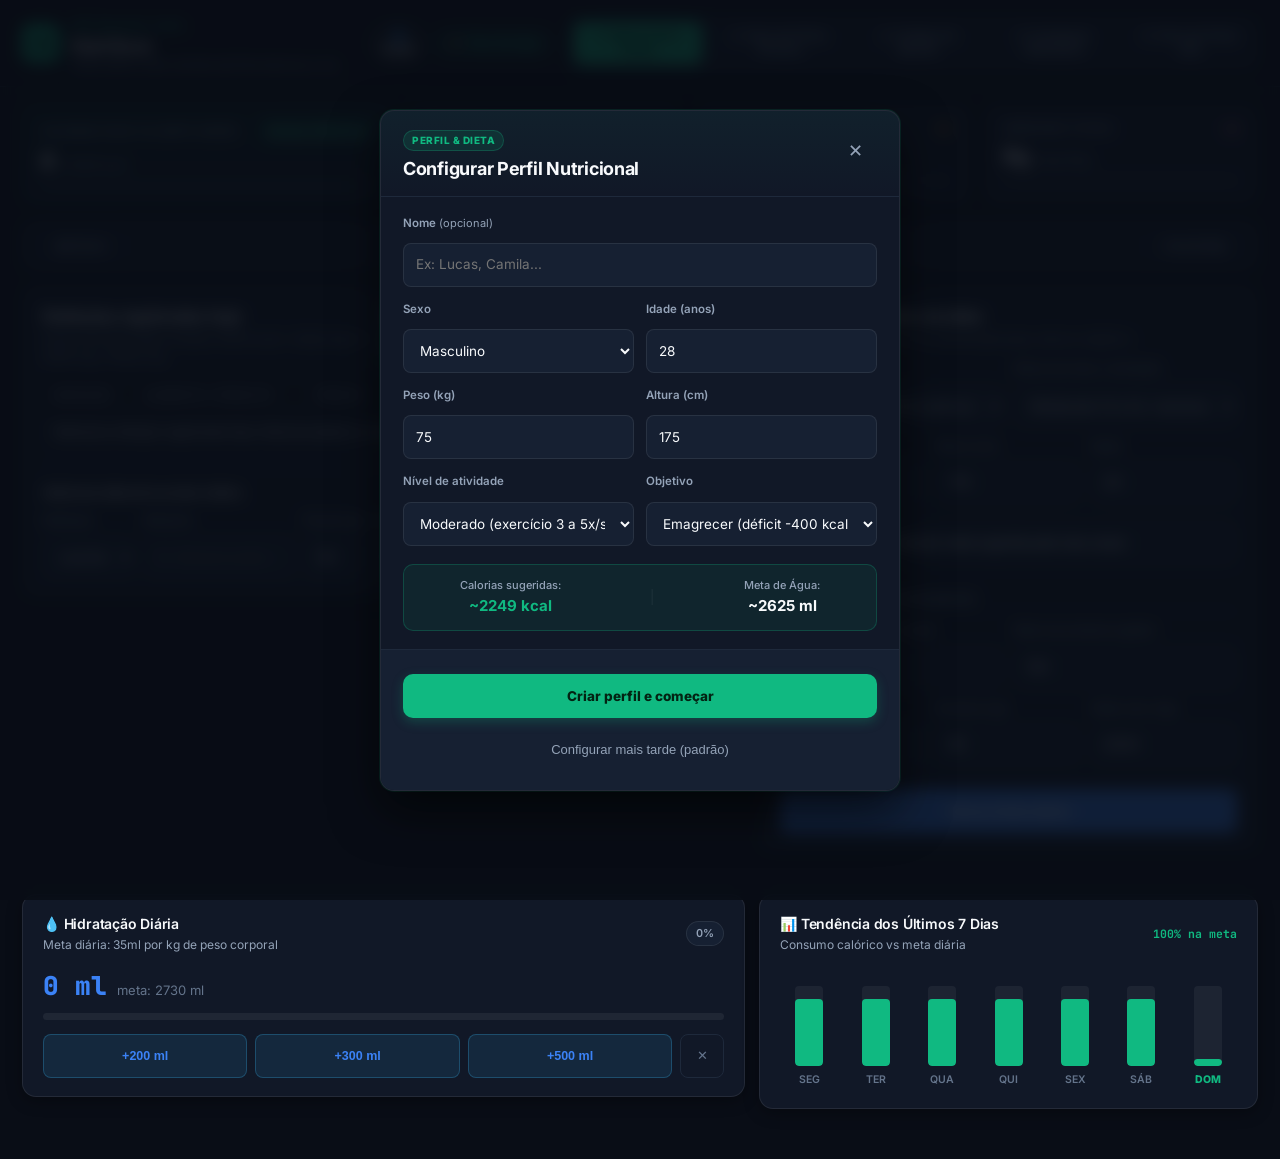
==== commit 457cd217: "fix: auditoria paralela dos 4 agentes v1.6.3, seguranca xss, robustez offline e paridade total" ====
--- a/android/app/src/main/assets/index.html
+++ b/android/app/src/main/assets/index.html
@@ -11,7 +11,7 @@
     <link rel="preconnect" href="https://fonts.googleapis.com" />
     <link rel="preconnect" href="https://fonts.gstatic.com" crossorigin />
     <link href="https://fonts.googleapis.com/css2?family=Inter:wght@400;500;600;700;800&family=JetBrains+Mono:wght@500;600;700;800&display=swap" rel="stylesheet" />
-    <link rel="stylesheet" href="static/css/style.css?v=1.3.0" />
+    <link rel="stylesheet" href="css/style.css?v=1.3.0" />
 </head>
 <body>
     <a href="#main-content" class="skip-link">Pular para o conteúdo principal</a>
@@ -915,11 +915,24 @@
         </div>
     </div>
 
-    <script src="static/js/share_export.js"></script>
-    <script src="static/js/barcode_cam.js"></script>
-    <script src="static/js/label_parser.js"></script>
-    <script src="static/js/plate_scanner.js"></script>
-    <script src="static/js/app_tour.js"></script>
-    <script src="static/js/app.js"></script>
+    <script>
+        (function() {
+            const prefix = window.location.protocol === "file:" ? "js/" : "static/js/";
+            const scripts = [
+                "share_export.js",
+                "barcode_cam.js",
+                "label_parser.js",
+                "plate_scanner.js",
+                "app_tour.js",
+                "app.js"
+            ];
+            scripts.forEach(s => {
+                const scr = document.createElement("script");
+                scr.src = prefix + s;
+                scr.async = false;
+                document.body.appendChild(scr);
+            });
+        })();
+    </script>
 </body>
 </html>
--- a/android/app/src/main/assets/css/style.css
+++ b/android/app/src/main/assets/css/style.css
@@ -0,0 +1,2930 @@
+/* ==========================================================================
+   NutriScan — Bento Design System
+   Modular, card-based interface inspired by MacroFactor, Yuka & Apple Health
+   Audited against Web Interface Guidelines & No-AI-Slop standards
+   ========================================================================== */
+
+:root {
+    /* Bento Canvas & Tile Surfaces */
+    --bg-canvas: #090d16;
+    --bg-tile: #111827;
+    --bg-tile-elevated: #162032;
+    --bg-tile-highlight: rgba(16, 185, 129, 0.05);
+    --bg-hover: #1e293b;
+
+    /* Borders & Dividers */
+    --border-subtle: #1e293b;
+    --border-card: rgba(255, 255, 255, 0.08);
+    --border-card-highlight: rgba(16, 185, 129, 0.35);
+    --border-focus: #38bdf8;
+
+    /* Typography Colors */
+    --text-primary: #f8fafc;
+    --text-secondary: #94a3b8;
+    --text-muted: #64748b;
+
+    /* Semantics & Functional Colors */
+    --color-kcal: #10b981;
+    --color-prot: #38bdf8;
+    --color-carb: #f59e0b;
+    --color-fat: #fb7185;
+    --color-sodium: #a78bfa;
+
+    /* Accent & Brand */
+    --brand-emerald: #10b981;
+    --brand-emerald-hover: #059669;
+    --brand-blue: #3b82f6;
+    --brand-blue-hover: #2563eb;
+    --brand-danger: #ef4444;
+
+    /* Radii & Geometry (Bento modular curves) */
+    --radius-tile: 14px;
+    --radius-sm: 8px;
+    --radius-md: 10px;
+    --radius-pill: 9999px;
+
+    /* Shadows & Elevation */
+    --tile-shadow: 0 4px 16px rgba(0, 0, 0, 0.3);
+    --tile-shadow-hover: 0 8px 24px rgba(0, 0, 0, 0.4);
+
+    /* Fonts */
+    --font-primary: "Inter", -apple-system, BlinkMacSystemFont, "Segoe UI", Roboto, sans-serif;
+    --font-mono: "JetBrains Mono", ui-monospace, SFMono-Regular, Menlo, monospace;
+}
+
+/* Reset & Box Sizing */
+*,
+*::before,
+*::after {
+    box-sizing: border-box;
+    margin: 0;
+    padding: 0;
+}
+
+/* Accessibility: Skip Link */
+.skip-link {
+    position: absolute;
+    top: -60px;
+    left: 16px;
+    background: var(--brand-blue);
+    color: #ffffff;
+    padding: 10px 18px;
+    border-radius: var(--radius-sm);
+    font-weight: 700;
+    font-size: 13px;
+    z-index: 99999;
+    text-decoration: none;
+    transition: top 0.15s ease-out;
+}
+
+.skip-link:focus-visible {
+    top: 14px;
+    outline: 2px solid #ffffff;
+    outline-offset: 2px;
+}
+
+/* Base Body Styles */
+body {
+    background-color: var(--bg-canvas);
+    color: var(--text-primary);
+    font-family: var(--font-primary);
+    font-size: 13.5px;
+    line-height: 1.5;
+    -webkit-font-smoothing: antialiased;
+    -moz-osx-font-smoothing: grayscale;
+}
+
+/* Focus Management (Web Guidelines: visible focus ring without layout shift) */
+:focus-visible {
+    outline: 2px solid var(--border-focus);
+    outline-offset: 2px;
+}
+
+/* Typography Hierarchy */
+h1, h2, h3, .brand-title, .product-title {
+    text-wrap: balance;
+    letter-spacing: -0.015em;
+    font-weight: 700;
+}
+
+/* Numeric & Tabular Alignment */
+.kpi-value,
+.kpi-divider,
+.kpi-pct,
+.macro-box-val,
+.macro-box-pct,
+.data-table td,
+.data-table th,
+.ean-badge,
+.unit-pill,
+.count-pill,
+.status-pill {
+    font-variant-numeric: tabular-nums;
+}
+
+.container {
+    max-width: 1380px;
+    margin: 0 auto;
+    padding: 0 22px;
+}
+
+/* Header & Top Bar */
+.topbar {
+    background-color: rgba(9, 13, 22, 0.92);
+    backdrop-filter: blur(16px);
+    border-bottom: 1px solid var(--border-subtle);
+    padding: 14px 0;
+    position: sticky;
+    top: 0;
+    z-index: 100;
+}
+
+.topbar-inner {
+    display: flex;
+    align-items: center;
+    justify-content: space-between;
+    gap: 16px;
+}
+
+.brand-block {
+    display: flex;
+    align-items: center;
+    gap: 12px;
+    min-width: 0;
+}
+
+.brand-logo {
+    width: 38px;
+    height: 38px;
+    border-radius: var(--radius-md);
+    background: linear-gradient(135deg, #10b981 0%, #059669 100%);
+    color: #032313;
+    font-weight: 800;
+    font-size: 15px;
+    display: flex;
+    align-items: center;
+    justify-content: center;
+    letter-spacing: -0.5px;
+    flex-shrink: 0;
+    box-shadow: 0 2px 10px rgba(16, 185, 129, 0.3);
+}
+
+.brand-title {
+    font-size: 17px;
+    font-weight: 700;
+    color: var(--text-primary);
+    line-height: 1.2;
+}
+
+.brand-subtitle {
+    font-size: 12px;
+    color: var(--text-secondary);
+    line-height: 1.25;
+    white-space: nowrap;
+    overflow: hidden;
+    text-overflow: ellipsis;
+}
+
+/* Navigation Tabs (Bento Segmented Pills) */
+.nav-tabs {
+    display: flex;
+    background-color: var(--bg-tile);
+    border: 1px solid var(--border-card);
+    padding: 4px;
+    border-radius: var(--radius-md);
+    gap: 4px;
+}
+
+.tab-btn {
+    background: transparent;
+    color: var(--text-secondary);
+    border: none;
+    padding: 7px 14px;
+    border-radius: var(--radius-sm);
+    font-size: 12.5px;
+    font-weight: 600;
+    cursor: pointer;
+    min-height: 36px;
+    display: inline-flex;
+    align-items: center;
+    justify-content: center;
+    transition: background-color 0.15s ease, color 0.15s ease;
+}
+
+.tab-btn:hover {
+    color: var(--text-primary);
+    background-color: var(--bg-tile-elevated);
+}
+
+.tab-btn.active {
+    background-color: var(--brand-emerald);
+    color: #032313;
+    font-weight: 700;
+    box-shadow: 0 2px 8px rgba(16, 185, 129, 0.3);
+}
+
+/* Main Content Wrapper */
+.main-content {
+    padding-top: 18px;
+    padding-bottom: 36px;
+}
+
+/* Bento Daily Diet KPI Strip */
+.diet-kpi-strip {
+    display: grid;
+    grid-template-columns: 1.35fr 1fr 1fr 1fr;
+    gap: 14px;
+    margin-bottom: 16px;
+}
+
+.kpi-card {
+    background-color: var(--bg-tile);
+    border: 1px solid var(--border-card);
+    border-radius: var(--radius-tile);
+    padding: 14px 18px;
+    display: flex;
+    flex-direction: column;
+    gap: 8px;
+    box-shadow: var(--tile-shadow);
+    transition: border-color 0.15s ease, transform 0.15s ease;
+}
+
+.kpi-card:hover {
+    border-color: rgba(255, 255, 255, 0.14);
+}
+
+.kpi-card-highlight {
+    border-color: var(--border-card-highlight);
+    background: linear-gradient(180deg, rgba(16, 185, 129, 0.08) 0%, rgba(17, 24, 39, 1) 100%);
+}
+
+.kpi-row-top {
+    display: flex;
+    justify-content: space-between;
+    align-items: center;
+    gap: 6px;
+}
+
+.kpi-label {
+    font-size: 11px;
+    color: var(--text-secondary);
+    font-weight: 600;
+    text-transform: uppercase;
+    letter-spacing: 0.04em;
+}
+
+.kpi-pct {
+    font-size: 11.5px;
+    font-weight: 700;
+    font-family: var(--font-mono);
+}
+
+.status-pill {
+    font-size: 11px;
+    font-weight: 700;
+    padding: 2px 9px;
+    border-radius: var(--radius-pill);
+    background-color: rgba(16, 185, 129, 0.16);
+    color: #34d399;
+    border: 1px solid rgba(16, 185, 129, 0.3);
+}
+
+.status-pill.exceeded {
+    background-color: rgba(239, 68, 68, 0.18);
+    color: #f87171;
+    border-color: rgba(239, 68, 68, 0.35);
+}
+
+.kpi-main-numbers {
+    display: flex;
+    align-items: baseline;
+    gap: 6px;
+}
+
+.kpi-value {
+    font-size: 22px;
+    font-weight: 800;
+    color: var(--text-primary);
+    line-height: 1.1;
+    font-family: var(--font-mono);
+}
+
+.kpi-divider {
+    font-size: 12px;
+    color: var(--text-secondary);
+}
+
+.progress-track {
+    width: 100%;
+    height: 7px;
+    background-color: rgba(255, 255, 255, 0.06);
+    border-radius: var(--radius-pill);
+    overflow: hidden;
+}
+
+.progress-fill {
+    height: 100%;
+    border-radius: var(--radius-pill);
+    transition: width 0.3s cubic-bezier(0.4, 0, 0.2, 1);
+}
+
+.fill-emerald { background-color: var(--color-kcal); }
+.fill-blue { background-color: var(--color-prot); }
+.fill-amber { background-color: var(--color-carb); }
+.fill-rose { background-color: var(--color-fat); }
+
+.text-emerald { color: var(--color-kcal); }
+.text-amber { color: var(--color-carb); }
+.text-rose { color: var(--color-fat); }
+
+/* Tab Panels */
+.tab-panel {
+    display: none;
+}
+
+.tab-panel.active {
+    display: block;
+}
+
+/* Bento Cards (Tiles) */
+.card {
+    background-color: var(--bg-tile);
+    border: 1px solid var(--border-card);
+    border-radius: var(--radius-tile);
+    padding: 18px 20px;
+    margin-bottom: 14px;
+    box-shadow: var(--tile-shadow);
+}
+
+.diet-grid {
+    display: grid;
+    grid-template-columns: 1.45fr 1fr;
+    gap: 14px;
+    align-items: start;
+}
+
+.section-header-inline {
+    display: flex;
+    justify-content: space-between;
+    align-items: center;
+    gap: 10px;
+    margin-bottom: 12px;
+}
+
+.section-header-inline h2 {
+    font-size: 16px;
+    font-weight: 700;
+    color: var(--text-primary);
+}
+
+.section-header-inline h3,
+.nutrition-side-card h3,
+.ingredients-block h3 {
+    font-size: 14px;
+    font-weight: 600;
+    color: var(--text-primary);
+}
+
+.section-desc {
+    font-size: 12px;
+    color: var(--text-secondary);
+    margin-top: 2px;
+}
+
+/* Form Fields & Controls */
+.field-label {
+    display: block;
+    font-size: 11.5px;
+    font-weight: 600;
+    color: var(--text-secondary);
+    margin-bottom: 6px;
+}
+
+.input-action-group {
+    display: flex;
+    gap: 10px;
+}
+
+.text-input,
+.select-input,
+.ocr-textarea {
+    width: 100%;
+    background-color: var(--bg-tile-elevated);
+    border: 1px solid var(--border-card);
+    color: var(--text-primary);
+    padding: 10px 12px;
+    border-radius: var(--radius-sm);
+    font-size: 13.5px;
+    font-family: inherit;
+    line-height: 1.4;
+    min-height: 44px;
+    transition: border-color 0.15s ease, background-color 0.15s ease;
+}
+
+.text-input:focus-visible,
+.select-input:focus-visible,
+.ocr-textarea:focus-visible {
+    outline: 2px solid var(--border-focus);
+    outline-offset: 1px;
+    border-color: var(--border-focus);
+}
+
+.ocr-textarea {
+    font-family: var(--font-mono);
+    font-size: 12px;
+    line-height: 1.45;
+    resize: vertical;
+}
+
+/* Buttons (Modern Bento Touch Affordance) */
+.btn-primary,
+.btn-emerald,
+.btn-secondary-full,
+.btn-primary-full,
+.btn-emerald-full,
+.btn-delete,
+.btn-camera {
+    font-family: inherit;
+    font-weight: 600;
+    border-radius: var(--radius-sm);
+    cursor: pointer;
+    white-space: nowrap;
+    text-align: center;
+    border: none;
+    transition: background-color 0.15s ease, transform 0.15s ease, opacity 0.15s ease;
+}
+
+.btn-primary {
+    background-color: var(--brand-blue);
+    color: #ffffff;
+    padding: 8px 16px;
+    font-size: 13px;
+    min-height: 38px;
+    display: inline-flex;
+    align-items: center;
+    justify-content: center;
+}
+
+.btn-primary:hover {
+    background-color: var(--brand-blue-hover);
+}
+
+.btn-emerald {
+    background-color: var(--brand-emerald);
+    color: #032313;
+    padding: 8px 16px;
+    font-size: 12.5px;
+    font-weight: 700;
+    min-height: 38px;
+    display: inline-flex;
+    align-items: center;
+    justify-content: center;
+}
+
+.btn-emerald:hover {
+    background-color: var(--brand-emerald-hover);
+    color: #ffffff;
+}
+
+.btn-emerald-full {
+    width: 100%;
+    background-color: var(--brand-emerald);
+    color: #032313;
+    padding: 12px 18px;
+    font-size: 13.5px;
+    font-weight: 800;
+    min-height: 44px;
+    display: flex;
+    align-items: center;
+    justify-content: center;
+    margin-top: 10px;
+    border-radius: var(--radius-md);
+    box-shadow: 0 4px 12px rgba(16, 185, 129, 0.25);
+}
+
+.btn-emerald-full:hover {
+    background-color: var(--brand-emerald-hover);
+    color: #ffffff;
+}
+
+.btn-primary-full {
+    width: 100%;
+    background-color: var(--brand-blue);
+    color: #ffffff;
+    padding: 10px 16px;
+    font-size: 13px;
+    font-weight: 700;
+    min-height: 44px;
+    display: flex;
+    align-items: center;
+    justify-content: center;
+    margin-top: 12px;
+}
+
+.btn-primary-full:hover {
+    background-color: var(--brand-blue-hover);
+}
+
+.btn-secondary-full {
+    width: 100%;
+    background-color: var(--bg-tile-elevated);
+    color: var(--text-primary);
+    border: 1px solid var(--border-card);
+    padding: 9px 14px;
+    font-size: 12.5px;
+    font-weight: 600;
+    min-height: 44px;
+    display: flex;
+    align-items: center;
+    justify-content: center;
+    margin-top: 6px;
+}
+
+.btn-secondary-full:hover {
+    background-color: #1f2c42;
+    border-color: rgba(255, 255, 255, 0.15);
+}
+
+.btn-delete {
+    background-color: transparent;
+    color: var(--brand-danger);
+    border: 1px solid rgba(239, 68, 68, 0.3);
+    padding: 4px 10px;
+    border-radius: var(--radius-sm);
+    font-size: 11.5px;
+    font-weight: 600;
+    cursor: pointer;
+    min-height: 28px;
+    display: inline-flex;
+    align-items: center;
+    justify-content: center;
+}
+
+.btn-delete:hover {
+    background-color: rgba(239, 68, 68, 0.15);
+    border-color: var(--brand-danger);
+}
+
+.btn-camera {
+    background-color: var(--brand-emerald);
+    color: #032313;
+    padding: 9px 16px;
+    font-size: 13px;
+    font-weight: 700;
+    border-radius: var(--radius-sm);
+    cursor: pointer;
+    display: inline-flex;
+    align-items: center;
+    gap: 8px;
+    min-height: 40px;
+    box-shadow: 0 2px 8px rgba(16, 185, 129, 0.2);
+}
+
+.btn-camera:hover {
+    background-color: var(--brand-emerald-hover);
+    color: #ffffff;
+}
+
+/* Tables & Data Presentation */
+.table-responsive {
+    width: 100%;
+    overflow-x: auto;
+    -webkit-overflow-scrolling: touch;
+}
+
+.data-table {
+    width: 100%;
+    border-collapse: collapse;
+    font-size: 12.5px;
+    text-align: left;
+}
+
+.data-table th,
+.data-table td {
+    padding: 9px 11px;
+    border-bottom: 1px solid rgba(255, 255, 255, 0.06);
+}
+
+.data-table th {
+    color: var(--text-secondary);
+    font-weight: 600;
+    font-size: 11px;
+    text-transform: uppercase;
+    letter-spacing: 0.04em;
+    background-color: rgba(0, 0, 0, 0.2);
+}
+
+.data-table tr:hover td {
+    background-color: rgba(255, 255, 255, 0.02);
+}
+
+.data-table.compact-table th,
+.data-table.compact-table td {
+    padding: 7px 9px;
+    font-size: 12px;
+}
+
+.meal-badge {
+    display: inline-block;
+    padding: 3px 8px;
+    border-radius: var(--radius-sm);
+    font-size: 11px;
+    font-weight: 600;
+    background-color: var(--bg-tile-elevated);
+    color: var(--text-primary);
+    border: 1px solid var(--border-card);
+}
+
+.source-tag {
+    display: block;
+    font-size: 10.5px;
+    color: var(--text-muted);
+}
+
+/* Manual Entry Box */
+.quick-manual-box {
+    margin-top: 16px;
+    padding-top: 14px;
+    border-top: 1px solid var(--border-subtle);
+}
+
+.quick-manual-box h3 {
+    font-size: 13px;
+    font-weight: 600;
+    color: var(--text-primary);
+    margin-bottom: 10px;
+}
+
+.manual-form-grid {
+    display: grid;
+    grid-template-columns: 1.2fr 2fr 0.8fr 0.8fr 0.8fr 0.8fr 0.8fr auto;
+    gap: 8px;
+    align-items: end;
+}
+
+.manual-btn-col button {
+    height: 38px;
+}
+
+/* Goals Setup Form */
+.goals-form {
+    display: flex;
+    flex-direction: column;
+    gap: 10px;
+}
+
+.form-row-2 {
+    display: grid;
+    grid-template-columns: 1fr 1fr;
+    gap: 10px;
+}
+
+.form-row-3 {
+    display: grid;
+    grid-template-columns: 1fr 1fr 1fr;
+    gap: 10px;
+}
+
+.limits-divider {
+    font-size: 11px;
+    font-weight: 700;
+    color: var(--text-secondary);
+    text-transform: uppercase;
+    letter-spacing: 0.05em;
+    padding: 10px 0 4px;
+    border-bottom: 1px solid var(--border-subtle);
+    margin-top: 6px;
+}
+
+.save-feedback {
+    font-size: 12px;
+    color: var(--brand-emerald);
+    font-weight: 600;
+    min-height: 18px;
+    text-align: center;
+}
+
+/* Photo Scanner Tab */
+.photo-controls-grid {
+    display: grid;
+    grid-template-columns: 1.4fr 1fr;
+    gap: 16px;
+    align-items: start;
+}
+
+.upload-btn-row {
+    display: flex;
+    align-items: center;
+    gap: 12px;
+    flex-wrap: wrap;
+    margin-bottom: 10px;
+}
+
+.upload-file-label {
+    font-size: 12px;
+    color: var(--brand-emerald);
+    font-weight: 600;
+}
+
+.quick-chips {
+    display: flex;
+    align-items: center;
+    gap: 6px;
+    flex-wrap: wrap;
+    margin-top: 8px;
+}
+
+.chips-label {
+    font-size: 11.5px;
+    color: var(--text-secondary);
+    font-weight: 600;
+}
+
+.sample-chip,
+.chip-btn {
+    background-color: var(--bg-tile-elevated);
+    border: 1px solid var(--border-card);
+    color: var(--text-secondary);
+    padding: 6px 12px;
+    border-radius: var(--radius-sm);
+    font-size: 12px;
+    font-weight: 500;
+    cursor: pointer;
+    min-height: 32px;
+    transition: background-color 0.15s ease, border-color 0.15s ease, color 0.15s ease;
+}
+
+.sample-chip:hover,
+.chip-btn:hover {
+    color: var(--text-primary);
+    border-color: rgba(255, 255, 255, 0.18);
+}
+
+.sample-chip.active,
+.chip-btn.active {
+    background-color: rgba(56, 189, 248, 0.12);
+    border-color: var(--color-prot);
+    color: #7dd3fc;
+    font-weight: 600;
+}
+
+.portion-control-box {
+    display: grid;
+    grid-template-columns: 1fr 1fr auto;
+    gap: 10px;
+    align-items: end;
+    background-color: var(--bg-tile-elevated);
+    border: 1px solid var(--border-card);
+    border-radius: var(--radius-sm);
+    padding: 12px;
+}
+
+.scanner-grid {
+    display: grid;
+    grid-template-columns: 1fr 1.25fr;
+    gap: 14px;
+    align-items: start;
+}
+
+.label-image-frame {
+    width: 100%;
+    background-color: #030712;
+    border: 1px solid var(--border-card);
+    border-radius: var(--radius-md);
+    overflow: hidden;
+    display: flex;
+    align-items: center;
+    justify-content: center;
+    min-height: 220px;
+    margin-bottom: 12px;
+}
+
+.label-image-frame img {
+    max-width: 100%;
+    max-height: 380px;
+    object-fit: contain;
+    display: block;
+}
+
+.ocr-text-wrap {
+    margin-top: 8px;
+}
+
+/* Product & Macro Bento Results */
+.product-header {
+    display: flex;
+    justify-content: space-between;
+    align-items: flex-start;
+    gap: 12px;
+    margin-bottom: 14px;
+}
+
+.ean-badge {
+    display: inline-block;
+    font-family: var(--font-mono);
+    font-size: 11px;
+    color: var(--text-secondary);
+    background-color: var(--bg-tile-elevated);
+    border: 1px solid var(--border-card);
+    padding: 2px 8px;
+    border-radius: var(--radius-sm);
+    margin-bottom: 4px;
+}
+
+.product-title {
+    font-size: 18px;
+    font-weight: 700;
+    color: var(--text-primary);
+    line-height: 1.25;
+}
+
+.product-subtitle {
+    font-size: 12px;
+    color: var(--text-secondary);
+    margin-top: 3px;
+}
+
+.unit-pill,
+.count-pill {
+    font-size: 11px;
+    font-weight: 600;
+    padding: 3px 9px;
+    border-radius: var(--radius-pill);
+    background-color: var(--bg-tile-elevated);
+    border: 1px solid var(--border-card);
+    color: var(--text-secondary);
+    white-space: nowrap;
+}
+
+/* Macro Result Bento Tiles */
+.macro-result-cards {
+    display: grid;
+    grid-template-columns: repeat(4, 1fr);
+    gap: 10px;
+    margin-bottom: 14px;
+}
+
+.macro-box {
+    background-color: var(--bg-tile-elevated);
+    border: 1px solid var(--border-card);
+    border-radius: var(--radius-md);
+    padding: 12px;
+    display: flex;
+    flex-direction: column;
+    gap: 4px;
+}
+
+.macro-box-kcal {
+    border-color: rgba(16, 185, 129, 0.3);
+    background: linear-gradient(180deg, rgba(16, 185, 129, 0.08) 0%, rgba(22, 32, 50, 1) 100%);
+}
+
+.macro-box-label {
+    font-size: 11px;
+    color: var(--text-secondary);
+    font-weight: 600;
+    text-transform: uppercase;
+}
+
+.macro-box-val {
+    font-size: 18px;
+    font-weight: 800;
+    color: var(--text-primary);
+    font-family: var(--font-mono);
+}
+
+.macro-box-pct {
+    font-size: 11px;
+    color: var(--text-muted);
+}
+
+/* ANVISA Warning Seals (Official RDC 429/2020 High Contrast) */
+.anvisa-box {
+    background-color: var(--bg-tile-elevated);
+    border: 1px solid var(--border-card);
+    border-radius: var(--radius-md);
+    padding: 14px;
+    margin-bottom: 14px;
+}
+
+.anvisa-Seals-row {
+    display: flex;
+    gap: 8px;
+    flex-wrap: wrap;
+    margin-top: 8px;
+}
+
+.anvisa-seal {
+    display: inline-flex;
+    align-items: center;
+    gap: 8px;
+    background-color: #000000;
+    color: #ffffff;
+    border: 2px solid #ffffff;
+    border-radius: 4px;
+    padding: 6px 12px;
+    font-size: 11px;
+    font-weight: 900;
+    letter-spacing: 0.05em;
+    text-transform: uppercase;
+    box-shadow: 0 2px 8px rgba(0, 0, 0, 0.5);
+}
+
+.anvisa-seal-icon {
+    font-size: 12px;
+}
+
+.anvisa-clean-pill {
+    display: inline-flex;
+    align-items: center;
+    gap: 6px;
+    background-color: rgba(16, 185, 129, 0.15);
+    color: #34d399;
+    border: 1px solid rgba(16, 185, 129, 0.35);
+    border-radius: var(--radius-sm);
+    padding: 6px 12px;
+    font-size: 12px;
+    font-weight: 600;
+}
+
+/* Nutri-Score & NOVA Badges */
+.scores-row {
+    display: grid;
+    grid-template-columns: 1fr 1fr;
+    gap: 12px;
+    margin-bottom: 14px;
+}
+
+.score-box {
+    background-color: var(--bg-tile-elevated);
+    border: 1px solid var(--border-card);
+    border-radius: var(--radius-md);
+    padding: 12px 14px;
+    display: flex;
+    flex-direction: column;
+    gap: 6px;
+}
+
+.score-box-title {
+    font-size: 11px;
+    font-weight: 600;
+    color: var(--text-secondary);
+    text-transform: uppercase;
+    letter-spacing: 0.04em;
+}
+
+.nutriscore-bar {
+    display: flex;
+    gap: 4px;
+    margin-top: 4px;
+}
+
+.ns-step {
+    flex: 1;
+    text-align: center;
+    padding: 5px 0;
+    font-size: 13px;
+    font-weight: 800;
+    border-radius: 6px;
+    opacity: 0.28;
+    transition: opacity 0.15s ease, transform 0.15s ease;
+}
+
+.ns-step.active {
+    opacity: 1;
+    transform: scale(1.05);
+    box-shadow: 0 2px 10px rgba(0, 0, 0, 0.5);
+}
+
+.ns-a { background-color: #038141; color: #ffffff; }
+.ns-b { background-color: #85bb2f; color: #04250d; }
+.ns-c { background-color: #fecb02; color: #2a2000; }
+.ns-d { background-color: #ee8100; color: #ffffff; }
+.ns-e { background-color: #e63e11; color: #ffffff; }
+
+.nova-display {
+    display: flex;
+    align-items: center;
+    gap: 8px;
+    margin-top: 4px;
+}
+
+.nova-badge {
+    padding: 4px 9px;
+    border-radius: var(--radius-sm);
+    font-weight: 800;
+    font-size: 12px;
+    color: #ffffff;
+    background-color: #dc2626;
+}
+
+.nova-text {
+    font-size: 12.5px;
+    font-weight: 600;
+    color: var(--text-primary);
+}
+
+/* Ingredients & Additives */
+.ingredients-block {
+    background-color: var(--bg-tile-elevated);
+    border: 1px solid var(--border-card);
+    border-radius: var(--radius-md);
+    padding: 14px;
+    margin-bottom: 14px;
+}
+
+.ingredients-text {
+    font-size: 12px;
+    color: var(--text-secondary);
+    line-height: 1.5;
+    margin-top: 4px;
+}
+
+.allergens-row {
+    display: flex;
+    gap: 6px;
+    flex-wrap: wrap;
+    margin-top: 8px;
+}
+
+.allergen-pill {
+    font-size: 11px;
+    font-weight: 600;
+    padding: 3px 8px;
+    border-radius: 4px;
+    background-color: rgba(245, 158, 11, 0.15);
+    color: #fbbf24;
+    border: 1px solid rgba(245, 158, 11, 0.35);
+}
+
+.add-barcode-to-diet-bar {
+    display: grid;
+    grid-template-columns: 1fr 1fr auto;
+    gap: 10px;
+    align-items: end;
+    background-color: var(--bg-tile-elevated);
+    border: 1px solid var(--border-card);
+    border-radius: var(--radius-sm);
+    padding: 12px;
+    margin-top: 14px;
+}
+
+.additives-section {
+    margin-top: 14px;
+    padding-top: 12px;
+    border-top: 1px solid var(--border-subtle);
+}
+
+.additives-list {
+    display: flex;
+    flex-direction: column;
+    gap: 6px;
+    margin-top: 8px;
+}
+
+.additive-item {
+    font-size: 12px;
+    padding: 6px 10px;
+    background-color: var(--bg-canvas);
+    border: 1px solid var(--border-card);
+    border-radius: var(--radius-sm);
+    display: flex;
+    align-items: center;
+    gap: 8px;
+}
+
+.additive-code {
+    font-family: var(--font-mono);
+    font-weight: 700;
+    color: #93c5fd;
+    font-size: 11.5px;
+}
+
+/* Compare View */
+.compare-selectors-grid {
+    display: grid;
+    grid-template-columns: 1fr 1fr auto;
+    gap: 12px;
+    align-items: end;
+}
+
+.compare-summary-grid {
+    display: grid;
+    grid-template-columns: 1fr 1fr;
+    gap: 14px;
+    margin-bottom: 14px;
+}
+
+.compare-notes-box {
+    margin-top: 14px;
+    padding: 12px 16px;
+    background-color: var(--bg-tile-elevated);
+    border: 1px solid var(--border-card);
+    border-radius: var(--radius-sm);
+    display: flex;
+    flex-direction: column;
+    gap: 5px;
+    font-size: 12.5px;
+    color: var(--text-secondary);
+}
+
+/* Mobile Bottom Navigation (Native App Feel) */
+.mobile-bottom-nav {
+    display: none;
+}
+
+/* Responsive Breakpoints & Mobile Optimization */
+@media (max-width: 900px) {
+    .container {
+        padding: 0 12px;
+    }
+
+    .topbar-inner {
+        flex-direction: column;
+        align-items: flex-start;
+        gap: 8px;
+    }
+
+    .nav-tabs {
+        display: none;
+    }
+
+    .main-content {
+        padding-bottom: 84px;
+    }
+
+    .diet-kpi-strip {
+        grid-template-columns: 1fr 1fr;
+        gap: 8px;
+    }
+
+    .diet-grid,
+    .scanner-grid,
+    .photo-controls-grid,
+    .compare-selectors-grid,
+    .compare-summary-grid {
+        grid-template-columns: 1fr;
+    }
+
+    .manual-form-grid {
+        grid-template-columns: 1fr 1fr;
+    }
+
+    .macro-result-cards {
+        grid-template-columns: 1fr 1fr;
+    }
+
+    .portion-control-box,
+    .add-barcode-to-diet-bar {
+        grid-template-columns: 1fr 1fr;
+    }
+
+    .portion-control-box button,
+    .add-barcode-to-diet-bar button {
+        grid-column: span 2;
+        width: 100%;
+    }
+
+    .data-table th,
+    .data-table td {
+        padding: 6px 8px;
+        font-size: 11.5px;
+    }
+
+    /* Mobile Touch Targets (WCAG AA: min 44x44px) */
+    .btn-date-nav,
+    .btn-water-add,
+    .btn-water-reset,
+    .btn-delete,
+    .btn-topbar-profile,
+    .btn-tour-nav,
+    .share-btn-group .btn-secondary,
+    .share-btn-group .btn-emerald,
+    .manual-form-grid .text-input,
+    .manual-form-grid .select-input,
+    .manual-form-grid button {
+        min-height: 44px;
+    }
+
+    .btn-delete {
+        min-width: 44px;
+        display: inline-flex;
+        align-items: center;
+        justify-content: center;
+    }
+
+    .share-btn-group {
+        display: flex;
+        flex-wrap: wrap;
+        gap: 8px;
+    }
+
+    .share-btn-group button {
+        flex: 1 1 calc(50% - 8px);
+    }
+
+    /* Mobile Bottom Navigation Bar */
+    .mobile-bottom-nav {
+        display: grid;
+        grid-template-columns: repeat(5, 1fr);
+        position: fixed;
+        bottom: 0;
+        left: 0;
+        right: 0;
+        background-color: rgba(17, 24, 39, 0.96);
+        backdrop-filter: blur(16px);
+        border-top: 1px solid var(--border-card);
+        z-index: 999;
+        padding: 4px 2px max(6px, env(safe-area-inset-bottom, 6px));
+        box-shadow: 0 -4px 16px rgba(0, 0, 0, 0.5);
+    }
+
+    .mob-nav-btn {
+        background: transparent;
+        border: none;
+        color: var(--text-secondary);
+        display: flex;
+        flex-direction: column;
+        align-items: center;
+        justify-content: center;
+        gap: 3px;
+        font-size: 11px;
+        font-weight: 600;
+        min-height: 48px;
+        cursor: pointer;
+        border-radius: var(--radius-sm);
+        transition: color 0.15s ease, background-color 0.15s ease;
+    }
+
+    .mob-nav-btn:hover {
+        color: var(--text-primary);
+        background-color: rgba(255, 255, 255, 0.04);
+    }
+
+    .mob-nav-btn.active {
+        color: var(--brand-emerald);
+        background-color: rgba(16, 185, 129, 0.08);
+    }
+
+    .mob-nav-icon {
+        font-size: 16px;
+        line-height: 1;
+    }
+}
+
+/* Reduced Motion Preference (Web Guidelines) */
+@media (prefers-reduced-motion: reduce) {
+    *,
+    *::before,
+    *::after {
+        animation-duration: 0.01ms !important;
+        animation-iteration-count: 1 !important;
+        transition-duration: 0.01ms !important;
+        scroll-behavior: auto !important;
+    }
+}
+
+/* Toast Notification Feedback */
+.ns-toast {
+    position: fixed;
+    bottom: 24px;
+    right: 24px;
+    background-color: #064e3b;
+    color: #ecfdf5;
+    border: 1px solid #10b981;
+    padding: 12px 20px;
+    border-radius: 8px;
+    font-size: 14px;
+    font-weight: 600;
+    box-shadow: 0 10px 25px -5px rgba(0, 0, 0, 0.5);
+    z-index: 10000;
+    opacity: 0;
+    transform: translateY(16px);
+    pointer-events: none;
+    transition: opacity 0.25s ease, transform 0.25s ease;
+}
+
+.ns-toast.show {
+    opacity: 1;
+    transform: translateY(0);
+    pointer-events: auto;
+}
+
+@media (max-width: 640px) {
+    .ns-toast {
+        left: 16px;
+        right: 16px;
+        bottom: 74px;
+        text-align: center;
+    }
+}
+
+/* Printable PDF & Window.Print Layout */
+@media print {
+    body {
+        background-color: #ffffff !important;
+        color: #111827 !important;
+        font-size: 12pt !important;
+    }
+
+    .topbar,
+    .nav-tabs,
+    .mobile-bottom-nav,
+    .btn-emerald,
+    .btn-primary,
+    .btn-secondary,
+    .btn-secondary-full,
+    .btn-primary-full,
+    .quick-manual-box,
+    .goals-form,
+    .btn-camera,
+    .sample-chip,
+    .chips-label,
+    .ns-toast,
+    .skip-link,
+    #btn-share-whatsapp,
+    #btn-copy-diet,
+    #btn-print-diet,
+    .share-btn-group {
+        display: none !important;
+    }
+
+    .container,
+    .main-content {
+        max-width: 100% !important;
+        padding: 0 !important;
+        margin: 0 !important;
+    }
+
+    .card {
+        background: #ffffff !important;
+        border: 1px solid #d1d5db !important;
+        box-shadow: none !important;
+        color: #111827 !important;
+        break-inside: avoid;
+        margin-bottom: 16px !important;
+    }
+
+    .data-table th,
+    .data-table td {
+        border-color: #e5e7eb !important;
+        color: #111827 !important;
+    }
+
+    .kpi-card {
+        background: #f9fafb !important;
+        border: 1px solid #e5e7eb !important;
+        color: #111827 !important;
+    }
+}
+
+/* ==========================================================================
+   Date Navigator, Water Tracker, 7-Day Trends & Camera Barcode Scanner
+   ========================================================================== */
+
+/* Date Navigator Bar */
+.diet-date-bar {
+    display: flex;
+    align-items: center;
+    justify-content: space-between;
+    background-color: var(--bg-tile);
+    border: 1px solid var(--border-card);
+    border-radius: var(--radius-tile);
+    padding: 10px 16px;
+    margin-bottom: 14px;
+}
+
+.diet-current-date-wrap {
+    display: flex;
+    align-items: center;
+    gap: 10px;
+}
+
+.diet-date-badge {
+    background-color: var(--brand-emerald);
+    color: #090d16;
+    font-size: 11px;
+    font-weight: 700;
+    padding: 3px 8px;
+    border-radius: var(--radius-sm);
+    letter-spacing: 0.04em;
+}
+
+.diet-date-text {
+    font-size: 14.5px;
+    font-weight: 700;
+    color: var(--text-primary);
+    font-family: var(--font-mono);
+}
+
+.btn-date-nav {
+    background: transparent;
+    border: 1px solid var(--border-subtle);
+    color: var(--text-secondary);
+    padding: 6px 14px;
+    border-radius: var(--radius-sm);
+    font-size: 12.5px;
+    font-weight: 600;
+    cursor: pointer;
+    transition: background 0.15s ease, color 0.15s ease;
+}
+
+.btn-date-nav:hover {
+    background: var(--bg-hover);
+    color: var(--text-primary);
+}
+
+/* Water Widget */
+.water-card {
+    margin-top: 14px;
+}
+
+.water-kpi-main {
+    display: flex;
+    align-items: baseline;
+    gap: 10px;
+    margin: 12px 0 8px;
+}
+
+.water-val {
+    font-size: 26px;
+    font-weight: 800;
+    color: var(--brand-blue);
+    font-family: var(--font-mono);
+    font-variant-numeric: tabular-nums;
+}
+
+.water-goal-sub {
+    font-size: 13px;
+    color: var(--text-muted);
+}
+
+.water-actions-row {
+    display: grid;
+    grid-template-columns: 1fr 1fr 1fr auto;
+    gap: 8px;
+    margin-top: 14px;
+}
+
+.btn-water-add {
+    background-color: rgba(56, 189, 248, 0.1);
+    border: 1px solid rgba(56, 189, 248, 0.25);
+    color: var(--brand-blue);
+    border-radius: var(--radius-sm);
+    font-size: 12.5px;
+    font-weight: 700;
+    padding: 8px 10px;
+    cursor: pointer;
+    transition: background 0.15s ease, transform 0.05s ease;
+}
+
+.btn-water-add:hover {
+    background-color: rgba(56, 189, 248, 0.2);
+}
+
+.btn-water-add:active {
+    transform: scale(0.97);
+}
+
+.btn-water-reset {
+    background: transparent;
+    border: 1px solid var(--border-subtle);
+    color: var(--text-muted);
+    border-radius: var(--radius-sm);
+    padding: 8px 12px;
+    font-size: 13px;
+    cursor: pointer;
+    min-width: 44px;
+    min-height: 44px;
+    display: inline-flex;
+    align-items: center;
+    justify-content: center;
+}
+
+.btn-water-reset:hover {
+    background: var(--bg-hover);
+    color: var(--brand-danger);
+}
+
+/* 7-Day Trends Widget */
+.trends-card {
+    margin-top: 14px;
+}
+
+.trends-bars-grid {
+    display: grid;
+    grid-template-columns: repeat(7, 1fr);
+    gap: 8px;
+    align-items: end;
+    height: 120px;
+    margin-top: 16px;
+    padding-bottom: 24px;
+    position: relative;
+}
+
+.trend-col {
+    display: flex;
+    flex-direction: column;
+    align-items: center;
+    height: 100%;
+    justify-content: flex-end;
+    position: relative;
+}
+
+.trend-bar-track {
+    width: 100%;
+    max-width: 28px;
+    background: rgba(255, 255, 255, 0.05);
+    border-radius: 4px;
+    height: 80px;
+    display: flex;
+    align-items: flex-end;
+    overflow: hidden;
+}
+
+.trend-bar-fill {
+    width: 100%;
+    border-radius: 4px;
+    background: var(--brand-emerald);
+    transition: height 0.4s ease;
+}
+
+.trend-bar-fill.over-goal {
+    background: var(--color-carb);
+}
+
+.trend-day-label {
+    position: absolute;
+    bottom: -22px;
+    font-size: 10.5px;
+    font-weight: 600;
+    color: var(--text-muted);
+    text-transform: uppercase;
+}
+
+.trend-col.is-today .trend-day-label {
+    color: var(--brand-emerald);
+    font-weight: 800;
+}
+
+/* Bento Camera Barcode Scanner Modal */
+.cam-modal-backdrop {
+    position: fixed;
+    inset: 0;
+    z-index: 1000;
+    background: rgba(9, 13, 22, 0.85);
+    backdrop-filter: blur(8px);
+    display: flex;
+    align-items: center;
+    justify-content: center;
+    padding: 16px;
+}
+
+.cam-modal-backdrop[hidden] {
+    display: none;
+}
+
+.cam-bento-card {
+    width: 100%;
+    max-width: 480px;
+    background: var(--bg-tile);
+    border: 1px solid var(--border-card);
+    border-radius: var(--radius-tile);
+    box-shadow: 0 12px 32px rgba(0, 0, 0, 0.5);
+    display: flex;
+    flex-direction: column;
+    overflow: hidden;
+}
+
+.cam-modal-header {
+    display: flex;
+    justify-content: space-between;
+    align-items: center;
+    padding: 16px 20px;
+    border-bottom: 1px solid var(--border-subtle);
+}
+
+.cam-badge {
+    font-size: 11px;
+    font-weight: 700;
+    text-transform: uppercase;
+    letter-spacing: 0.05em;
+    color: var(--brand-emerald);
+}
+
+.cam-title {
+    font-size: 16px;
+    font-weight: 600;
+    color: var(--text-primary);
+    margin-top: 2px;
+}
+
+.cam-btn-icon {
+    background: transparent;
+    border: 1px solid var(--border-subtle);
+    color: var(--text-secondary);
+    border-radius: 8px;
+    width: 32px;
+    height: 32px;
+    cursor: pointer;
+    display: inline-flex;
+    align-items: center;
+    justify-content: center;
+}
+
+.cam-btn-icon:hover {
+    background: var(--bg-hover);
+    color: var(--text-primary);
+}
+
+.cam-viewfinder-frame {
+    position: relative;
+    width: 100%;
+    height: 300px;
+    background: #000;
+    overflow: hidden;
+    display: flex;
+    align-items: center;
+    justify-content: center;
+}
+
+.cam-video-feed {
+    width: 100%;
+    height: 100%;
+    object-fit: cover;
+}
+
+.cam-reticle {
+    position: absolute;
+    width: 240px;
+    height: 150px;
+    pointer-events: none;
+}
+
+.cam-corner {
+    position: absolute;
+    width: 20px;
+    height: 20px;
+    border: 3px solid var(--brand-emerald);
+}
+
+.cam-corner.top-left { top: 0; left: 0; border-right: none; border-bottom: none; border-top-left-radius: 6px; }
+.cam-corner.top-right { top: 0; right: 0; border-left: none; border-bottom: none; border-top-right-radius: 6px; }
+.cam-corner.bottom-left { bottom: 0; left: 0; border-right: none; border-top: none; border-bottom-left-radius: 6px; }
+.cam-corner.bottom-right { bottom: 0; right: 0; border-left: none; border-top: none; border-bottom-right-radius: 6px; }
+
+.cam-laser-line {
+    position: absolute;
+    left: 4px;
+    right: 4px;
+    height: 2px;
+    background: var(--brand-emerald);
+    box-shadow: 0 0 10px var(--brand-emerald);
+    animation: scanLaser 2s ease-in-out infinite alternate;
+}
+
+@keyframes scanLaser {
+    0% { top: 10%; opacity: 0.8; }
+    100% { top: 90%; opacity: 0.8; }
+}
+
+.cam-status-pill {
+    position: absolute;
+    bottom: 12px;
+    background: rgba(17, 24, 39, 0.85);
+    border: 1px solid rgba(255, 255, 255, 0.1);
+    border-radius: var(--radius-pill);
+    padding: 6px 14px;
+    font-size: 12px;
+    font-weight: 500;
+    color: var(--text-primary);
+}
+
+.cam-modal-footer {
+    display: flex;
+    gap: 12px;
+    padding: 14px 20px;
+    background: var(--bg-tile-elevated);
+}
+
+.cam-btn-action,
+.cam-btn-secondary {
+    flex: 1;
+    height: 40px;
+    border-radius: 8px;
+    font-size: 13.5px;
+    font-weight: 600;
+    cursor: pointer;
+    display: inline-flex;
+    align-items: center;
+    justify-content: center;
+    gap: 6px;
+    transition: background 0.15s ease;
+}
+
+.cam-btn-action {
+    background: var(--brand-emerald);
+    color: #090d16;
+    border: none;
+}
+
+.cam-btn-action:hover {
+    background: var(--brand-emerald-hover);
+}
+
+.cam-btn-secondary {
+    background: transparent;
+    border: 1px solid var(--border-subtle);
+    color: var(--text-primary);
+}
+
+.cam-btn-secondary:hover {
+    background: var(--bg-hover);
+}
+
+/* ==========================================================================
+   Bento Design System: Food Plate Scanner & Micronutrients Dashboard (#panel-prato)
+   ========================================================================== */
+
+.plate-bento-grid {
+    display: grid;
+    grid-template-columns: repeat(12, 1fr);
+    gap: 16px;
+    margin-bottom: 24px;
+}
+
+.plate-input-card {
+    grid-column: span 12;
+}
+
+.plate-vision-card {
+    grid-column: span 7;
+}
+
+.plate-items-card {
+    grid-column: span 5;
+}
+
+.plate-micros-card {
+    grid-column: span 12;
+}
+
+.plate-action-card {
+    grid-column: span 12;
+}
+
+@media (max-width: 992px) {
+    .plate-vision-card,
+    .plate-items-card {
+        grid-column: span 12;
+    }
+}
+
+/* Card 1: Camera Dropzone & Presets */
+.plate-capture-box {
+    margin: 14px 0;
+}
+
+.plate-camera-dropzone {
+    display: flex;
+    flex-direction: column;
+    align-items: center;
+    justify-content: center;
+    gap: 8px;
+    padding: 24px 16px;
+    background: var(--bg-tile-elevated);
+    border: 2px dashed var(--border-subtle);
+    border-radius: var(--radius-tile);
+    cursor: pointer;
+    transition: border-color 0.15s ease, background-color 0.15s ease;
+    text-align: center;
+}
+
+.plate-camera-dropzone:hover,
+.plate-camera-dropzone:focus-within {
+    border-color: var(--brand-emerald);
+    background: var(--bg-tile-highlight);
+    outline: 2px solid var(--border-focus);
+    outline-offset: 2px;
+}
+
+.dropzone-icon {
+    font-size: 28px;
+}
+
+.dropzone-title {
+    font-size: 14px;
+    color: var(--text-primary);
+}
+
+.dropzone-hint {
+    font-size: 12px;
+    color: var(--text-muted);
+}
+
+.plate-chips-row {
+    display: flex;
+    flex-wrap: wrap;
+    gap: 8px;
+    margin-top: 8px;
+}
+
+.plate-preset-chip {
+    padding: 7px 14px;
+    font-size: 12.5px;
+    border-radius: var(--radius-pill);
+    background: var(--bg-tile-elevated);
+    border: 1px solid var(--border-card);
+    color: var(--text-secondary);
+    cursor: pointer;
+    transition: background-color 0.15s ease, color 0.15s ease, border-color 0.15s ease;
+    display: inline-flex;
+    align-items: center;
+    gap: 6px;
+}
+
+.plate-preset-chip:hover {
+    background: var(--bg-hover);
+    color: var(--text-primary);
+}
+
+.plate-preset-chip.active {
+    background: var(--bg-tile-highlight);
+    border-color: var(--brand-emerald);
+    color: var(--brand-emerald);
+    font-weight: 600;
+}
+
+/* Card 2: Plate Preview Viewport & Bounding Chips */
+.plate-preview-viewport {
+    position: relative;
+    width: 100%;
+    min-height: 280px;
+    max-height: 380px;
+    border-radius: var(--radius-md);
+    background: #020617;
+    overflow: hidden;
+    display: flex;
+    align-items: center;
+    justify-content: center;
+    border: 1px solid var(--border-subtle);
+    margin-bottom: 14px;
+}
+
+.plate-viewport-image {
+    width: 100%;
+    height: 100%;
+    max-height: 380px;
+    object-fit: cover;
+    display: block;
+}
+
+.plate-bounding-overlay {
+    position: absolute;
+    inset: 0;
+    pointer-events: none;
+}
+
+.plate-bound-box {
+    position: absolute;
+    transform: translate(-10%, -10%);
+    pointer-events: auto;
+    transition: transform 0.15s ease;
+}
+
+.plate-bound-box:hover {
+    transform: translate(-10%, -10%) scale(1.05);
+    z-index: 10;
+}
+
+.plate-bound-badge {
+    display: inline-flex;
+    align-items: center;
+    gap: 6px;
+    background: rgba(9, 13, 22, 0.88);
+    backdrop-filter: blur(8px);
+    border: 1px solid rgba(56, 189, 248, 0.5);
+    border-radius: var(--radius-pill);
+    padding: 4px 10px;
+    font-size: 11.5px;
+    font-weight: 600;
+    color: var(--text-primary);
+    box-shadow: 0 4px 12px rgba(0, 0, 0, 0.4);
+    white-space: nowrap;
+}
+
+.badge-dot {
+    width: 7px;
+    height: 7px;
+    border-radius: 50%;
+    background: var(--brand-emerald);
+    box-shadow: 0 0 6px var(--brand-emerald);
+}
+
+.plate-quick-kpi-bar {
+    display: grid;
+    grid-template-columns: repeat(6, 1fr);
+    gap: 8px;
+    padding: 10px;
+    background: var(--bg-tile-elevated);
+    border-radius: var(--radius-sm);
+    border: 1px solid var(--border-subtle);
+}
+
+@media (max-width: 640px) {
+    .plate-quick-kpi-bar {
+        grid-template-columns: repeat(3, 1fr);
+    }
+}
+
+.kpi-mini {
+    display: flex;
+    flex-direction: column;
+    gap: 2px;
+}
+
+.kpi-mini-lbl {
+    font-size: 11px;
+    color: var(--text-muted);
+    font-weight: 500;
+}
+
+.kpi-mini-val {
+    font-size: 13.5px;
+    font-weight: 700;
+    font-variant-numeric: tabular-nums;
+}
+
+/* Card 3: Items List & Steppers */
+.plate-items-list {
+    display: flex;
+    flex-direction: column;
+    gap: 8px;
+    margin-bottom: 16px;
+    max-height: 380px;
+    overflow-y: auto;
+    padding-right: 4px;
+}
+
+.plate-item-row {
+    display: flex;
+    align-items: center;
+    justify-content: space-between;
+    gap: 12px;
+    padding: 10px 12px;
+    background: var(--bg-tile-elevated);
+    border: 1px solid var(--border-subtle);
+    border-radius: var(--radius-sm);
+    transition: border-color 0.15s ease;
+}
+
+.plate-item-row:hover {
+    border-color: var(--border-card);
+}
+
+.item-meta {
+    flex: 1;
+    min-width: 0;
+}
+
+.item-name {
+    display: block;
+    font-size: 13px;
+    color: var(--text-primary);
+    white-space: nowrap;
+    overflow: hidden;
+    text-overflow: ellipsis;
+}
+
+.item-macros {
+    display: flex;
+    flex-wrap: wrap;
+    gap: 4px;
+    margin-top: 4px;
+}
+
+.macro-badge {
+    font-size: 10.5px;
+    font-weight: 600;
+    padding: 2px 6px;
+    border-radius: 4px;
+    font-variant-numeric: tabular-nums;
+}
+
+.macro-badge.kcal { background: rgba(16, 185, 129, 0.15); color: var(--color-kcal); }
+.macro-badge.carb { background: rgba(245, 158, 11, 0.15); color: var(--color-carb); }
+.macro-badge.prot { background: rgba(56, 189, 248, 0.15); color: var(--color-prot); }
+.macro-badge.fat { background: rgba(251, 113, 133, 0.15); color: var(--color-fat); }
+
+.item-stepper-wrap {
+    display: flex;
+    align-items: center;
+    gap: 6px;
+}
+
+.stepper-controls {
+    display: inline-flex;
+    align-items: center;
+    background: var(--bg-canvas);
+    border: 1px solid var(--border-subtle);
+    border-radius: 6px;
+    overflow: hidden;
+}
+
+.btn-step {
+    width: 28px;
+    height: 30px;
+    background: transparent;
+    border: none;
+    color: var(--text-secondary);
+    font-size: 14px;
+    font-weight: 700;
+    cursor: pointer;
+    display: inline-flex;
+    align-items: center;
+    justify-content: center;
+    transition: background 0.15s ease, color 0.15s ease;
+}
+
+.btn-step:hover {
+    background: var(--bg-hover);
+    color: var(--text-primary);
+}
+
+.stepper-input-box {
+    display: inline-flex;
+    align-items: center;
+    padding: 0 4px;
+}
+
+.stepper-input {
+    width: 42px;
+    height: 30px;
+    background: transparent;
+    border: none;
+    color: var(--text-primary);
+    font-size: 12.5px;
+    font-weight: 700;
+    text-align: center;
+    font-variant-numeric: tabular-nums;
+    -moz-appearance: textfield;
+}
+
+.stepper-input::-webkit-outer-spin-button,
+.stepper-input::-webkit-inner-spin-button {
+    -webkit-appearance: none;
+    margin: 0;
+}
+
+.stepper-unit {
+    font-size: 11px;
+    color: var(--text-muted);
+    font-weight: 500;
+    margin-right: 2px;
+}
+
+.btn-remove-item {
+    width: 28px;
+    height: 30px;
+    background: transparent;
+    border: 1px solid var(--border-subtle);
+    border-radius: 6px;
+    color: var(--text-muted);
+    font-size: 12px;
+    cursor: pointer;
+    transition: background-color 0.15s ease, border-color 0.15s ease, color 0.15s ease;
+}
+
+.btn-remove-item:hover {
+    background: rgba(239, 68, 68, 0.15);
+    border-color: var(--brand-danger);
+    color: var(--brand-danger);
+}
+
+/* TACO Search & Dropdown */
+.plate-taco-add-box {
+    position: relative;
+    border-top: 1px solid var(--border-subtle);
+    padding-top: 12px;
+}
+
+.taco-search-input-wrap {
+    position: relative;
+}
+
+.taco-suggestions-dropdown {
+    position: absolute;
+    top: calc(100% + 4px);
+    left: 0;
+    right: 0;
+    background: var(--bg-tile-elevated);
+    border: 1px solid var(--border-subtle);
+    border-radius: var(--radius-sm);
+    box-shadow: var(--tile-shadow-hover);
+    z-index: 1000;
+    max-height: 220px;
+    overflow-y: auto;
+}
+
+.taco-suggest-item {
+    width: 100%;
+    display: flex;
+    align-items: center;
+    justify-content: space-between;
+    padding: 8px 12px;
+    background: transparent;
+    border: none;
+    border-bottom: 1px solid var(--border-subtle);
+    color: var(--text-primary);
+    cursor: pointer;
+    text-align: left;
+    transition: background 0.15s ease;
+}
+
+.taco-suggest-item:last-child {
+    border-bottom: none;
+}
+
+.taco-suggest-item:hover {
+    background: var(--bg-hover);
+}
+
+.suggest-info strong {
+    display: block;
+    font-size: 12.5px;
+}
+
+.suggest-meta {
+    font-size: 11px;
+    color: var(--text-muted);
+}
+
+.suggest-add-badge {
+    font-size: 11px;
+    font-weight: 600;
+    color: var(--brand-emerald);
+}
+
+.taco-no-result {
+    padding: 12px;
+    font-size: 12px;
+    color: var(--text-muted);
+    text-align: center;
+}
+
+/* Card 4: Bento Micronutrients Dashboard */
+.plate-micros-grid {
+    display: grid;
+    grid-template-columns: repeat(6, 1fr);
+    gap: 12px;
+    margin-top: 12px;
+}
+
+@media (max-width: 1100px) {
+    .plate-micros-grid {
+        grid-template-columns: repeat(3, 1fr);
+    }
+}
+
+@media (max-width: 600px) {
+    .plate-micros-grid {
+        grid-template-columns: repeat(2, 1fr);
+    }
+}
+
+.micro-card-tile {
+    background: var(--bg-tile-elevated);
+    border: 1px solid var(--border-subtle);
+    border-radius: var(--radius-md);
+    padding: 12px 14px;
+    display: flex;
+    flex-direction: column;
+    gap: 8px;
+    transition: transform 0.15s ease, border-color 0.15s ease;
+}
+
+.micro-card-tile:hover {
+    border-color: var(--border-card);
+    transform: translateY(-2px);
+}
+
+.micro-tile-header {
+    display: flex;
+    align-items: center;
+    justify-content: space-between;
+}
+
+.micro-tile-label {
+    font-size: 12.5px;
+    font-weight: 600;
+    color: var(--text-secondary);
+}
+
+.status-pill.pill-optimal {
+    background: rgba(16, 185, 129, 0.15);
+    color: var(--brand-emerald);
+    border: 1px solid rgba(16, 185, 129, 0.3);
+}
+
+.status-pill.pill-adequate {
+    background: rgba(56, 189, 248, 0.15);
+    color: var(--brand-blue);
+    border: 1px solid rgba(56, 189, 248, 0.3);
+}
+
+.status-pill.pill-warning {
+    background: rgba(245, 158, 11, 0.15);
+    color: var(--color-carb);
+    border: 1px solid rgba(245, 158, 11, 0.3);
+}
+
+.status-pill.pill-low {
+    background: rgba(100, 116, 139, 0.15);
+    color: var(--text-muted);
+    border: 1px solid rgba(100, 116, 139, 0.3);
+}
+
+.status-pill.pill-danger {
+    background: rgba(239, 68, 68, 0.15);
+    color: var(--brand-danger);
+    border: 1px solid rgba(239, 68, 68, 0.3);
+}
+
+.micro-tile-body {
+    display: flex;
+    align-items: baseline;
+    justify-content: space-between;
+}
+
+.micro-tile-value {
+    font-size: 16px;
+    font-weight: 700;
+    color: var(--text-primary);
+    font-variant-numeric: tabular-nums;
+}
+
+.micro-tile-unit {
+    font-size: 11px;
+    color: var(--text-muted);
+    font-weight: 500;
+}
+
+.micro-tile-pct {
+    font-size: 12px;
+    font-weight: 700;
+    color: var(--text-secondary);
+    font-variant-numeric: tabular-nums;
+}
+
+.micro-idr-ref {
+    font-size: 10px;
+    color: var(--text-muted);
+}
+
+/* Card 5: Action Card */
+.plate-action-bar {
+    display: flex;
+    align-items: center;
+    justify-content: flex-end;
+    gap: 16px;
+    flex-wrap: wrap;
+}
+
+.meal-select-wrap {
+    display: flex;
+    align-items: center;
+    gap: 8px;
+}
+
+.btn-lg {
+    padding: 12px 24px;
+    font-size: 14px;
+    font-weight: 700;
+}
+
+/* ==========================================================================
+   NutriScan — Interactive App Tour Modal & Spotlight (#modal-app-tour)
+   Bento Design System, WCAG AA Contrast, Focus Management & Reduced-Motion
+   ========================================================================== */
+
+/* Header Tour Trigger Button */
+.btn-tour-nav {
+    display: inline-flex;
+    align-items: center;
+    gap: 6px;
+    background: rgba(16, 185, 129, 0.12);
+    border: 1px solid rgba(16, 185, 129, 0.35);
+    color: var(--brand-emerald);
+    padding: 6px 14px;
+    border-radius: var(--radius-pill);
+    font-size: 12px;
+    font-weight: 700;
+    cursor: pointer;
+    transition: background-color 0.15s ease, border-color 0.15s ease, transform 0.1s ease;
+    white-space: nowrap;
+    margin-left: auto;
+}
+
+.btn-tour-nav:hover {
+    background: rgba(16, 185, 129, 0.22);
+    border-color: var(--brand-emerald);
+    color: #ffffff;
+}
+
+.btn-tour-nav:active {
+    transform: scale(0.98);
+}
+
+.btn-tour-nav:focus-visible {
+    outline: 2px solid var(--border-focus);
+    outline-offset: 2px;
+}
+
+/* Tour Modal Backdrop */
+.tour-modal-backdrop {
+    position: fixed;
+    inset: 0;
+    z-index: 9999;
+    display: flex;
+    align-items: flex-end;
+    justify-content: center;
+    padding: 24px 16px;
+    pointer-events: auto;
+    transition: opacity 0.25s ease-out;
+}
+
+.tour-modal-backdrop[hidden] {
+    display: none !important;
+}
+
+/* Translucent Dark Backdrop Overlay */
+.tour-backdrop-overlay {
+    position: fixed;
+    inset: 0;
+    background: rgba(9, 13, 22, 0.78);
+    backdrop-filter: blur(4px);
+    -webkit-backdrop-filter: blur(4px);
+    z-index: 10000;
+}
+
+/* Spotlight Cutout & Glowing Ring */
+.tour-spotlight-cutout {
+    position: fixed;
+    z-index: 10001;
+    pointer-events: none;
+    border-radius: var(--radius-tile);
+    box-shadow: 0 0 0 9999px rgba(9, 13, 22, 0.75), 0 0 24px 4px rgba(16, 185, 129, 0.5);
+    border: 2px solid var(--brand-emerald);
+    transition: top 0.28s cubic-bezier(0.2, 0.8, 0.2, 1),
+                left 0.28s cubic-bezier(0.2, 0.8, 0.2, 1),
+                width 0.28s cubic-bezier(0.2, 0.8, 0.2, 1),
+                height 0.28s cubic-bezier(0.2, 0.8, 0.2, 1);
+}
+
+/* Bento Tour Card */
+.tour-bento-card {
+    position: relative;
+    z-index: 10002;
+    width: 100%;
+    max-width: 520px;
+    background: var(--bg-tile);
+    border: 1px solid var(--border-card-highlight);
+    border-radius: var(--radius-tile);
+    box-shadow: 0 20px 48px rgba(0, 0, 0, 0.65), 0 0 0 1px rgba(255, 255, 255, 0.05);
+    display: flex;
+    flex-direction: column;
+    overflow: hidden;
+    animation: tourCardSlideUp 0.25s cubic-bezier(0.16, 1, 0.3, 1);
+}
+
+@keyframes tourCardSlideUp {
+    from {
+        opacity: 0;
+        transform: translateY(20px) scale(0.98);
+    }
+    to {
+        opacity: 1;
+        transform: translateY(0) scale(1);
+    }
+}
+
+/* Progress Bar at Top of Tour Card */
+.tour-progress-track {
+    width: 100%;
+    height: 4px;
+    background: rgba(255, 255, 255, 0.08);
+    position: relative;
+    overflow: hidden;
+}
+
+.tour-progress-fill {
+    height: 100%;
+    background: linear-gradient(90deg, var(--brand-emerald), #38bdf8);
+    border-radius: var(--radius-pill);
+    transition: width 0.3s cubic-bezier(0.4, 0, 0.2, 1);
+}
+
+/* Card Header */
+.tour-card-header {
+    display: flex;
+    align-items: center;
+    justify-content: space-between;
+    padding: 14px 20px 8px 20px;
+}
+
+.tour-header-left {
+    display: flex;
+    align-items: center;
+    gap: 8px;
+}
+
+.tour-step-badge {
+    display: inline-block;
+    padding: 3px 10px;
+    background: rgba(16, 185, 129, 0.15);
+    border: 1px solid rgba(16, 185, 129, 0.35);
+    color: var(--brand-emerald);
+    font-size: 11px;
+    font-weight: 700;
+    text-transform: uppercase;
+    letter-spacing: 0.04em;
+    border-radius: var(--radius-pill);
+}
+
+.tour-btn-close {
+    width: 32px;
+    height: 32px;
+    display: inline-flex;
+    align-items: center;
+    justify-content: center;
+    background: transparent;
+    border: 1px solid var(--border-subtle);
+    color: var(--text-secondary);
+    border-radius: var(--radius-sm);
+    cursor: pointer;
+    font-size: 13px;
+    transition: background 0.15s ease, color 0.15s ease, border-color 0.15s ease;
+}
+
+.tour-btn-close:hover {
+    background: var(--bg-hover);
+    color: var(--text-primary);
+    border-color: var(--border-card);
+}
+
+.tour-btn-close:focus-visible {
+    outline: 2px solid var(--border-focus);
+    outline-offset: 2px;
+}
+
+/* Card Body */
+.tour-card-body {
+    display: flex;
+    align-items: flex-start;
+    gap: 16px;
+    padding: 12px 20px 16px 20px;
+}
+
+.tour-icon-wrap {
+    flex-shrink: 0;
+    width: 48px;
+    height: 48px;
+    background: var(--bg-tile-elevated);
+    border: 1px solid var(--border-card);
+    border-radius: var(--radius-md);
+    display: flex;
+    align-items: center;
+    justify-content: center;
+    font-size: 24px;
+    box-shadow: 0 4px 12px rgba(0, 0, 0, 0.25);
+}
+
+.tour-text-wrap {
+    flex: 1;
+    min-width: 0;
+}
+
+.tour-title {
+    font-size: 16.5px;
+    font-weight: 700;
+    color: var(--text-primary);
+    line-height: 1.35;
+    margin-bottom: 6px;
+}
+
+.tour-description {
+    font-size: 13.5px;
+    line-height: 1.55;
+    color: var(--text-secondary);
+}
+
+/* Dots Row */
+.tour-dots-row {
+    display: flex;
+    align-items: center;
+    justify-content: center;
+    gap: 8px;
+    padding: 4px 20px 12px 20px;
+}
+
+.tour-dot {
+    width: 8px;
+    height: 8px;
+    border-radius: var(--radius-pill);
+    background: rgba(255, 255, 255, 0.15);
+    transition: background 0.2s ease, transform 0.2s ease, width 0.2s ease;
+}
+
+.tour-dot.completed {
+    background: rgba(16, 185, 129, 0.5);
+}
+
+.tour-dot.active {
+    width: 20px;
+    background: var(--brand-emerald);
+}
+
+/* Card Footer */
+.tour-card-footer {
+    display: flex;
+    align-items: center;
+    justify-content: space-between;
+    padding: 14px 20px;
+    background: var(--bg-tile-elevated);
+    border-top: 1px solid var(--border-subtle);
+    gap: 12px;
+}
+
+.tour-btn-skip {
+    background: transparent;
+    border: none;
+    color: var(--text-muted);
+    font-size: 13px;
+    font-weight: 500;
+    cursor: pointer;
+    padding: 8px 10px;
+    border-radius: var(--radius-sm);
+    transition: color 0.15s ease, background 0.15s ease;
+}
+
+.tour-btn-skip:hover {
+    color: var(--text-primary);
+    background: var(--bg-hover);
+}
+
+.tour-btn-skip:focus-visible {
+    outline: 2px solid var(--border-focus);
+    outline-offset: 2px;
+}
+
+.tour-btn-group-nav {
+    display: flex;
+    align-items: center;
+    gap: 8px;
+}
+
+.tour-btn-prev {
+    background: transparent;
+    border: 1px solid var(--border-subtle);
+    color: var(--text-primary);
+    font-size: 13px;
+    font-weight: 600;
+    padding: 8px 16px;
+    border-radius: var(--radius-sm);
+    cursor: pointer;
+    transition: background 0.15s ease, border-color 0.15s ease;
+    display: inline-flex;
+    align-items: center;
+    gap: 4px;
+}
+
+.tour-btn-prev:hover {
+    background: var(--bg-hover);
+    border-color: var(--border-card);
+}
+
+.tour-btn-prev:focus-visible {
+    outline: 2px solid var(--border-focus);
+    outline-offset: 2px;
+}
+
+.tour-btn-next {
+    background: var(--brand-emerald);
+    color: #090d16;
+    border: none;
+    font-size: 13px;
+    font-weight: 700;
+    padding: 9px 20px;
+    border-radius: var(--radius-sm);
+    cursor: pointer;
+    display: inline-flex;
+    align-items: center;
+    gap: 6px;
+    transition: background 0.15s ease, transform 0.1s ease;
+}
+
+.tour-btn-next:hover {
+    background: var(--brand-emerald-hover);
+    color: #ffffff;
+}
+
+.tour-btn-next:active {
+    transform: scale(0.98);
+}
+
+.tour-btn-next:focus-visible {
+    outline: 2px solid var(--border-focus);
+    outline-offset: 2px;
+}
+
+/* Reduced Motion Compliance */
+@media (prefers-reduced-motion: reduce) {
+    .tour-spotlight-cutout {
+        transition: none !important;
+    }
+    .tour-bento-card {
+        animation: none !important;
+    }
+    .tour-progress-fill {
+        transition: none !important;
+    }
+    .tour-dot {
+        transition: none !important;
+    }
+}
+
+/* Mobile Responsive */
+@media (max-width: 640px) {
+    .tour-modal-backdrop {
+        padding: 12px 10px;
+        align-items: flex-end;
+    }
+    .tour-bento-card {
+        max-width: 100%;
+    }
+    .tour-card-body {
+        padding: 10px 14px 14px 14px;
+        gap: 12px;
+    }
+    .tour-icon-wrap {
+        width: 40px;
+        height: 40px;
+        font-size: 20px;
+    }
+    .tour-title {
+        font-size: 15px;
+    }
+    .tour-description {
+        font-size: 12.5px;
+    }
+    .tour-card-footer {
+        padding: 10px 14px;
+    }
+    .btn-tour-nav {
+        padding: 4px 10px;
+        font-size: 11px;
+    }
+}
+
+/* ==========================================================================
+   User Greeting, Topbar Buttons & Profile Onboarding Modal Bento Styles
+   ========================================================================== */
+
+.brand-info-wrap {
+    display: flex;
+    flex-direction: column;
+    min-width: 0;
+}
+
+.brand-greeting-row {
+    margin-bottom: 2px;
+}
+
+.user-greeting {
+    font-size: 11px;
+    font-weight: 600;
+    color: var(--brand-emerald);
+    letter-spacing: 0.2px;
+    display: inline-block;
+}
+
+.brand-actions-row {
+    display: flex;
+    align-items: center;
+    gap: 8px;
+    margin-left: 8px;
+}
+
+.btn-topbar-profile {
+    display: inline-flex;
+    align-items: center;
+    gap: 5px;
+    background: rgba(255, 255, 255, 0.06);
+    border: 1px solid var(--border-card);
+    color: var(--text-primary);
+    padding: 6px 12px;
+    border-radius: var(--radius-pill);
+    font-size: 12px;
+    font-weight: 600;
+    cursor: pointer;
+    transition: background 0.15s ease, border-color 0.15s ease;
+}
+
+.btn-topbar-profile:hover {
+    background: rgba(255, 255, 255, 0.12);
+    border-color: var(--brand-emerald);
+}
+
+/* Profile Onboarding Bento Modal Backdrop */
+.profile-modal-backdrop {
+    position: fixed;
+    inset: 0;
+    z-index: 9990;
+    display: flex;
+    align-items: center;
+    justify-content: center;
+    background: rgba(9, 13, 22, 0.85);
+    backdrop-filter: blur(8px);
+    padding: 16px;
+    animation: fadeInModal 0.2s ease-out;
+}
+
+.profile-modal-backdrop[hidden] {
+    display: none;
+}
+
+.profile-bento-card {
+    width: 100%;
+    max-width: 520px;
+    background: var(--bg-tile);
+    border: 1px solid var(--border-card);
+    border-radius: var(--radius-tile);
+    box-shadow: 0 20px 48px rgba(0, 0, 0, 0.6), 0 0 0 1px rgba(16, 185, 129, 0.15);
+    overflow: hidden;
+    display: flex;
+    flex-direction: column;
+    animation: slideUpModal 0.25s cubic-bezier(0.16, 1, 0.3, 1);
+}
+
+.profile-modal-header {
+    display: flex;
+    justify-content: space-between;
+    align-items: flex-start;
+    padding: 18px 22px 14px 22px;
+    border-bottom: 1px solid var(--border-subtle);
+    background: linear-gradient(180deg, rgba(16, 185, 129, 0.05) 0%, transparent 100%);
+}
+
+.profile-badge {
+    font-size: 10px;
+    font-weight: 800;
+    color: var(--brand-emerald);
+    background: rgba(16, 185, 129, 0.12);
+    border: 1px solid rgba(16, 185, 129, 0.25);
+    padding: 2px 8px;
+    border-radius: var(--radius-pill);
+    letter-spacing: 0.5px;
+    display: inline-block;
+    margin-bottom: 4px;
+}
+
+.profile-title {
+    font-size: 18px;
+    font-weight: 700;
+    color: var(--text-primary);
+    margin: 0;
+}
+
+.btn-profile-close {
+    background: transparent;
+    border: none;
+    color: var(--text-secondary);
+    font-size: 18px;
+    cursor: pointer;
+    padding: 10px;
+    min-width: 44px;
+    min-height: 44px;
+    display: inline-flex;
+    align-items: center;
+    justify-content: center;
+    border-radius: var(--radius-sm);
+    line-height: 1;
+    transition: color 0.15s, background 0.15s;
+}
+
+.btn-profile-close:hover {
+    color: var(--text-primary);
+    background: rgba(255, 255, 255, 0.08);
+}
+
+.profile-form-body {
+    padding: 18px 22px;
+    display: flex;
+    flex-direction: column;
+    gap: 14px;
+}
+
+.profile-grid-2 {
+    display: grid;
+    grid-template-columns: 1fr 1fr;
+    gap: 12px;
+}
+
+.profile-field-group {
+    display: flex;
+    flex-direction: column;
+    gap: 5px;
+}
+
+.text-subtle {
+    font-size: 11px;
+    color: var(--text-secondary);
+    font-weight: 400;
+}
+
+/* Preview Strip */
+.profile-preview-strip {
+    background: rgba(16, 185, 129, 0.08);
+    border: 1px solid rgba(16, 185, 129, 0.25);
+    border-radius: var(--radius-md);
+    padding: 12px 16px;
+    display: flex;
+    align-items: center;
+    justify-content: space-around;
+    gap: 10px;
+    margin-top: 4px;
+}
+
+.preview-item {
+    display: flex;
+    flex-direction: column;
+    align-items: center;
+    gap: 2px;
+}
+
+.preview-label {
+    font-size: 11px;
+    color: var(--text-secondary);
+    font-weight: 500;
+}
+
+.preview-value {
+    font-size: 15px;
+    font-weight: 700;
+}
+
+.preview-divider {
+    color: var(--border-card);
+    font-weight: 300;
+}
+
+.profile-modal-footer {
+    display: flex;
+    flex-direction: column;
+    gap: 10px;
+    padding: 14px 22px 18px 22px;
+    background: var(--bg-tile-elevated);
+    border-top: 1px solid var(--border-subtle);
+}
+
+.btn-profile-skip {
+    background: transparent;
+    border: 1px solid transparent;
+    color: var(--text-secondary);
+    font-size: 13px;
+    padding: 11px 16px;
+    min-height: 44px;
+    display: inline-flex;
+    align-items: center;
+    justify-content: center;
+    border-radius: var(--radius-sm);
+    cursor: pointer;
+    text-align: center;
+    transition: color 0.15s ease, background 0.15s ease;
+}
+
+.btn-profile-skip:hover {
+    color: var(--text-primary);
+    background: rgba(255, 255, 255, 0.05);
+}
+
+@media (max-width: 600px) {
+    .profile-grid-2 {
+        grid-template-columns: 1fr;
+        gap: 10px;
+    }
+    .profile-form-body {
+        padding: 14px 16px;
+        gap: 12px;
+    }
+    .profile-modal-footer {
+        padding: 12px 16px 16px 16px;
+    }
+    .brand-actions-row {
+        margin-top: 6px;
+        margin-left: 0;
+    }
+}
+
+
+
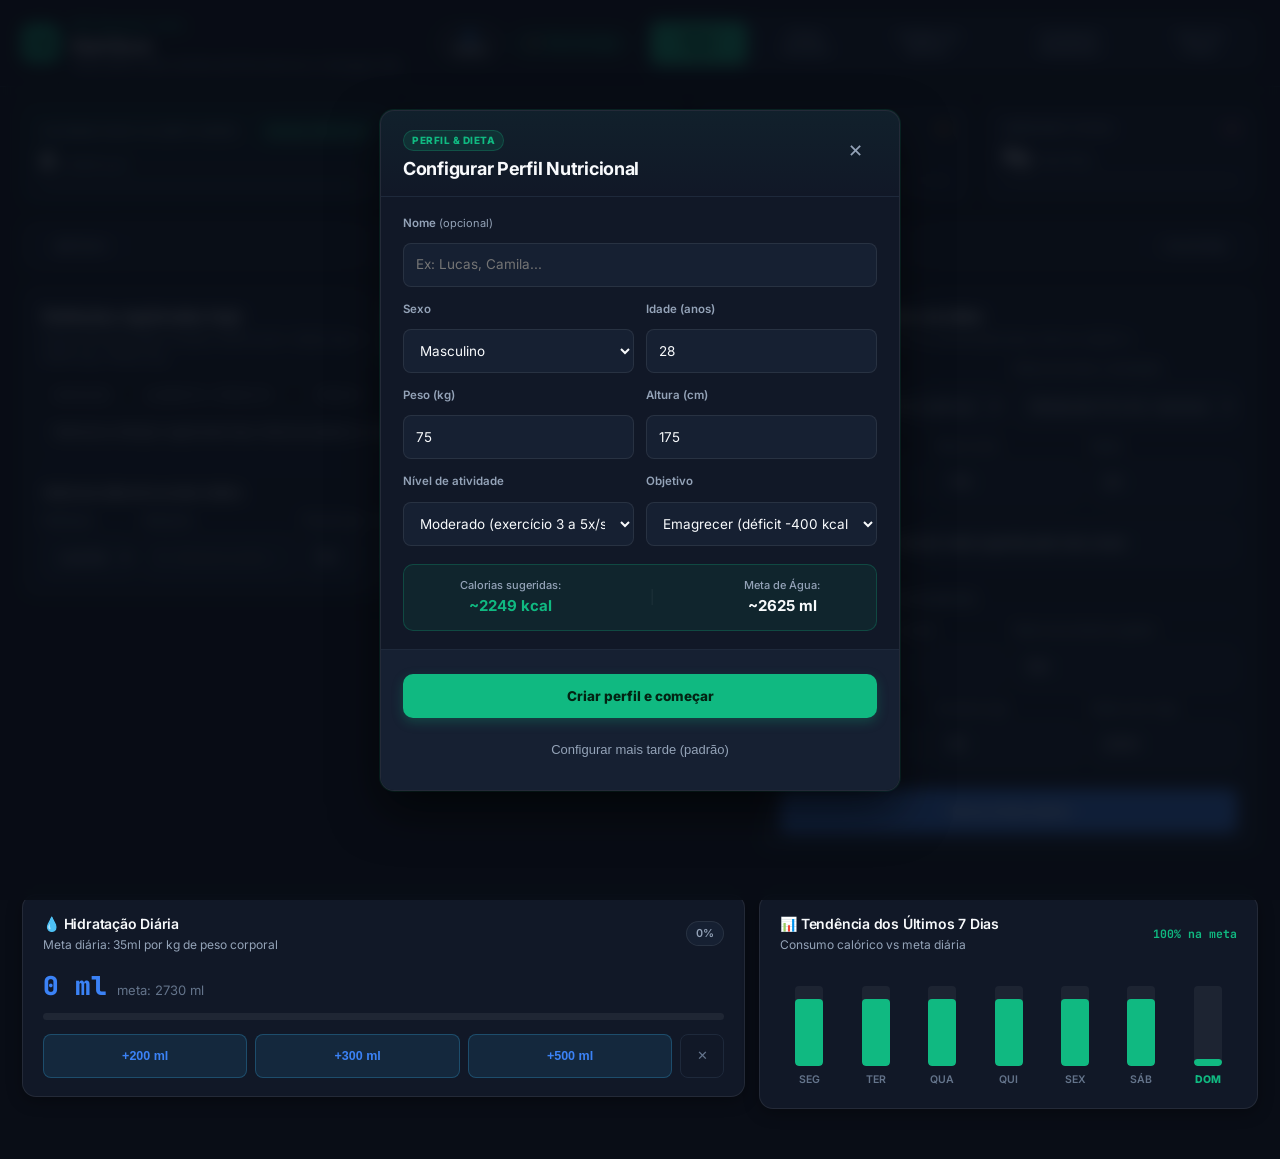
==== commit b3df858e: "style: aplicar no-ai-slop na interface, titulos diretos sem jargao e sem numeracao robotica" ====
--- a/android/app/src/main/assets/index.html
+++ b/android/app/src/main/assets/index.html
@@ -33,12 +33,12 @@
                 </div>
             </div>
             <nav class="nav-tabs" role="tablist" aria-label="Navegação principal por abas">
-                <button class="tab-btn active" role="tab" aria-selected="true" aria-controls="panel-dieta" data-tab="dieta" id="tab-btn-dieta">1. Minha Dieta (Hoje)</button>
-                <button class="tab-btn" role="tab" aria-selected="false" aria-controls="panel-foto" data-tab="foto" id="tab-btn-foto">2. Foto da Ficha Técnica</button>
-                <button class="tab-btn" role="tab" aria-selected="false" aria-controls="panel-scanner" data-tab="scanner" id="tab-btn-scanner">3. Código de Barras</button>
-                <button class="tab-btn" role="tab" aria-selected="false" aria-controls="panel-comparar" data-tab="comparar" id="tab-btn-comparar">4. Comparar Alimentos</button>
-                <button class="tab-btn" role="tab" aria-selected="false" aria-controls="panel-prato" data-tab="prato" id="tab-btn-prato">5. Foto do Prato (IA)</button>
-                <button type="button" class="btn-tour-nav" id="btn-start-tour" title="Iniciar tour interativo pelo app" aria-label="Iniciar tour interativo" style="display: none;">✨ Tour do App</button>
+                <button class="tab-btn active" role="tab" aria-selected="true" aria-controls="panel-dieta" data-tab="dieta" id="tab-btn-dieta">Minha Dieta</button>
+                <button class="tab-btn" role="tab" aria-selected="false" aria-controls="panel-foto" data-tab="foto" id="tab-btn-foto">Ficha Técnica</button>
+                <button class="tab-btn" role="tab" aria-selected="false" aria-controls="panel-scanner" data-tab="scanner" id="tab-btn-scanner">Código de Barras</button>
+                <button class="tab-btn" role="tab" aria-selected="false" aria-controls="panel-comparar" data-tab="comparar" id="tab-btn-comparar">Comparar Alimentos</button>
+                <button class="tab-btn" role="tab" aria-selected="false" aria-controls="panel-prato" data-tab="prato" id="tab-btn-prato">Foto do Prato</button>
+                <button type="button" class="btn-tour-nav" id="btn-start-tour" title="Iniciar tour guiado pelo app" aria-label="Iniciar tour guiado" style="display: none;">Tour do App</button>
             </nav>
         </div>
     </header>
@@ -608,10 +608,10 @@
                 <div class="card plate-input-card">
                     <div class="section-header-inline">
                         <div>
-                            <h2>1. Foto do Prato & IA de Visão</h2>
-                            <p class="section-desc">Tire uma foto do seu prato de comida ou escolha uma das refeições prontas abaixo.</p>
-                        </div>
-                        <span class="count-pill" id="plate-scan-status">Pronto para escanear</span>
+                            <h2>Foto do Prato</h2>
+                            <p class="section-desc">Tire uma foto do seu prato ou selecione um dos exemplos abaixo.</p>
+                        </div>
+                        <span class="count-pill" id="plate-scan-status">Pronto para identificar</span>
                     </div>
 
                     <div class="plate-capture-box">
@@ -645,8 +645,8 @@
                 <!-- CARD 2: Visão do Prato com Etiquetas Bounding Chips -->
                 <div class="card plate-vision-card">
                     <div class="section-header-inline">
-                        <h3>2. Identificação Visual dos Alimentos</h3>
-                        <span class="status-pill" id="plate-detected-pill">IA Visão Ativa</span>
+                        <h3>Identificação dos Alimentos</h3>
+                        <span class="status-pill" id="plate-detected-pill">Análise visual</span>
                     </div>
                     <div class="plate-preview-viewport">
                         <img id="plate-preview-img" class="plate-viewport-image" src="" alt="Prato visualizado" width="480" height="360" />
@@ -684,8 +684,8 @@
                 <div class="card plate-items-card">
                     <div class="section-header-inline">
                         <div>
-                            <h3>3. Alimentos no Prato & Gramaturas</h3>
-                            <p class="section-desc">Ajuste os gramas de cada porção em tempo real. Calorias e micronutrientes são recalculados instantaneamente.</p>
+                            <h3>Alimentos no Prato</h3>
+                            <p class="section-desc">Ajuste os gramas de cada alimento. Os nutrientes são recalculados na hora.</p>
                         </div>
                     </div>
 
@@ -693,9 +693,9 @@
 
                     <!-- Autocomplete TACO para adicionar alimento extra -->
                     <div class="plate-taco-add-box">
-                        <label for="plate-taco-search" class="field-label">+ Adicionar alimento extra da Tabela TACO:</label>
+                        <label for="plate-taco-search" class="field-label">+ Adicionar alimento da Tabela TACO:</label>
                         <div class="taco-search-input-wrap">
-                            <input type="text" id="plate-taco-search" name="plate_taco_search" class="text-input" placeholder="Buscar no banco TACO (ex: mandioca, frango, azeite, aveia)…" autocomplete="off" />
+                            <input type="text" id="plate-taco-search" name="plate_taco_search" class="text-input" placeholder="Buscar alimento (ex: mandioca, frango, azeite, aveia)..." autocomplete="off" />
                             <div class="taco-suggestions-dropdown" id="plate-taco-suggestions" hidden></div>
                         </div>
                     </div>
@@ -705,8 +705,8 @@
                 <div class="card plate-micros-card">
                     <div class="section-header-inline">
                         <div>
-                            <h3>4. Micronutrientes do Prato (% IDR ANVISA)</h3>
-                            <p class="section-desc">Metas baseadas na IN 75/2020 e RDC 429/2020 para adultos.</p>
+                            <h3>Micronutrientes (% IDR ANVISA)</h3>
+                            <p class="section-desc">Valores diários de referência para adultos (IN 75/2020 e RDC 429/2020).</p>
                         </div>
                         <span class="status-pill" id="plate-micros-badge">Balanço Nutricional</span>
                     </div>
@@ -739,23 +739,23 @@
     <nav class="mobile-bottom-nav" aria-label="Navegação móvel">
         <button class="mob-nav-btn active" data-tab="dieta" aria-label="Minha Dieta">
             <span class="mob-nav-icon" aria-hidden="true">◉</span>
-            <span>Minha Dieta</span>
+            <span>Dieta</span>
         </button>
         <button class="mob-nav-btn" data-tab="foto" aria-label="Foto da Ficha Técnica">
             <span class="mob-nav-icon" aria-hidden="true">▣</span>
-            <span>Foto Ficha</span>
+            <span>Ficha</span>
         </button>
-        <button class="mob-nav-btn" data-tab="scanner" aria-label="Código de Barras EAN">
+        <button class="mob-nav-btn" data-tab="scanner" aria-label="Código de Barras">
             <span class="mob-nav-icon" aria-hidden="true">|||</span>
-            <span>Rótulo EAN</span>
+            <span>Barras</span>
         </button>
         <button class="mob-nav-btn" data-tab="comparar" aria-label="Comparar Alimentos">
             <span class="mob-nav-icon" aria-hidden="true">⇄</span>
             <span>Comparar</span>
         </button>
-        <button class="mob-nav-btn" data-tab="prato" aria-label="Foto do Prato com IA">
+        <button class="mob-nav-btn" data-tab="prato" aria-label="Foto do Prato">
             <span class="mob-nav-icon" aria-hidden="true">🍽️</span>
-            <span>Prato IA</span>
+            <span>Prato</span>
         </button>
     </nav>
 
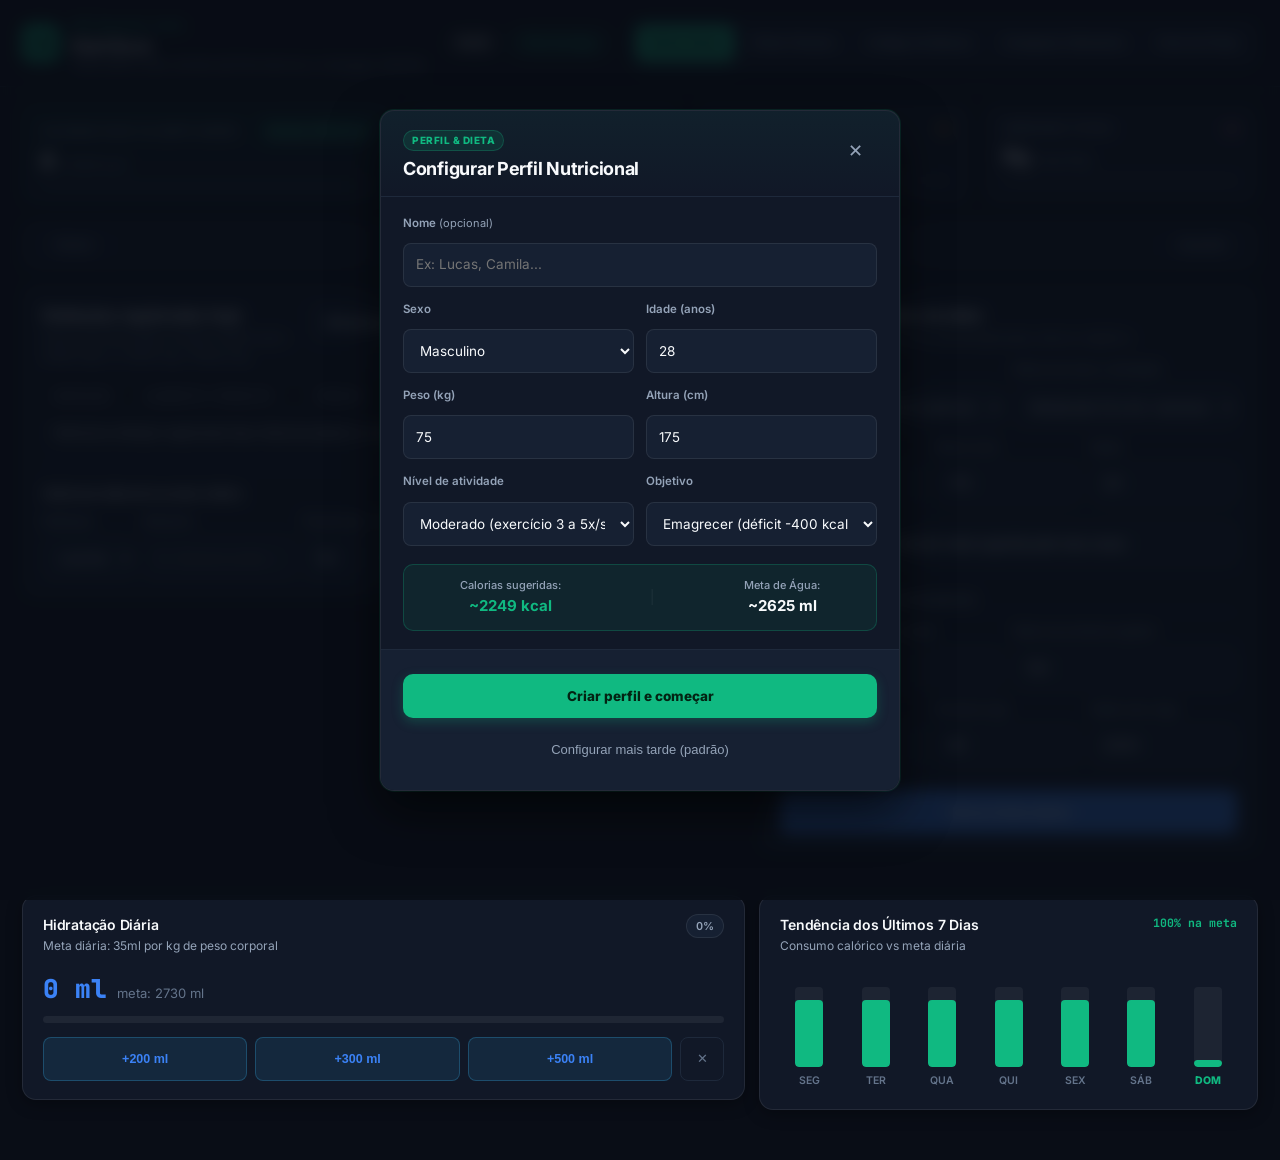
==== commit f6738e83: "fix: layout flexbox responsivo sem vazamento no mobile e remocao completa de emojis" ====
--- a/android/app/src/main/assets/index.html
+++ b/android/app/src/main/assets/index.html
@@ -28,8 +28,8 @@
                     <p class="brand-subtitle">Dieta diária, leitor de foto da ficha técnica e rotulagem ANVISA</p>
                 </div>
                 <div class="brand-actions-row">
-                    <button type="button" class="btn-topbar-profile" id="btn-open-profile" title="Configurar meu perfil de dieta" aria-label="Abrir perfil de usuário">👤 Perfil</button>
-                    <button type="button" class="btn-tour-nav" id="btn-open-tour" title="Iniciar tour interativo pelo app" aria-label="Tour do App">🎓 Tour do App</button>
+                    <button type="button" class="btn-topbar-profile" id="btn-open-profile" title="Configurar meu perfil de dieta" aria-label="Abrir perfil de usuário">Perfil</button>
+                    <button type="button" class="btn-tour-nav" id="btn-open-tour" title="Iniciar tour guiado pelo app" aria-label="Tour do App">Tour do App</button>
                 </div>
             </div>
             <nav class="nav-tabs" role="tablist" aria-label="Navegação principal por abas">
@@ -107,26 +107,26 @@
         <section class="tab-panel active" role="tabpanel" id="panel-dieta" aria-labelledby="tab-btn-dieta">
             <!-- Navegador de Datas da Dieta -->
             <div class="diet-date-bar">
-                <button type="button" class="btn-date-nav" id="btn-date-prev" aria-label="Dia anterior">◀ Ontem</button>
+                <button type="button" class="btn-date-nav" id="btn-date-prev" aria-label="Dia anterior">Ontem</button>
                 <div class="diet-current-date-wrap">
                     <span class="diet-date-badge" id="diet-date-badge">HOJE</span>
                     <strong class="diet-date-text" id="diet-date-text">Hoje</strong>
                 </div>
-                <button type="button" class="btn-date-nav" id="btn-date-next" aria-label="Próximo dia">Amanhã ▶</button>
+                <button type="button" class="btn-date-nav" id="btn-date-next" aria-label="Próximo dia">Amanhã</button>
             </div>
 
             <div class="diet-grid">
                 <div class="card">
                     <div class="section-header-inline">
-                        <div>
+                        <div class="section-title-wrap">
                             <h2>Refeições registradas hoje</h2>
                             <p class="section-desc" id="diet-status-subtitle">Acompanhe cada refeição e o saldo restante do seu limite diário.</p>
                         </div>
                         <div class="btn-group-inline share-btn-group">
-                            <button class="btn-secondary" id="btn-share-whatsapp" title="Compartilhar resumo da dieta no WhatsApp">📲 WhatsApp</button>
-                            <button class="btn-secondary" id="btn-copy-diet" title="Copiar resumo para a área de transferência">📋 Copiar</button>
-                            <button class="btn-secondary" id="btn-print-diet" title="Imprimir ou salvar relatório em PDF">🖨️ Imprimir PDF</button>
-                            <button class="btn-emerald" id="btn-go-photo-scan">+ Ler foto de ficha técnica</button>
+                            <button class="btn-secondary" id="btn-share-whatsapp" title="Compartilhar resumo da dieta no WhatsApp">WhatsApp</button>
+                            <button class="btn-secondary" id="btn-copy-diet" title="Copiar resumo para a área de transferência">Copiar</button>
+                            <button class="btn-secondary" id="btn-print-diet" title="Imprimir ou salvar relatório em PDF">Imprimir PDF</button>
+                            <button class="btn-emerald" id="btn-go-photo-scan">Ler ficha técnica</button>
                         </div>
                     </div>
 
@@ -273,8 +273,8 @@
                 <!-- Card de Hidratação Diária -->
                 <div class="card water-card" id="water-widget-card">
                     <div class="section-header-inline">
-                        <div>
-                            <h3>💧 Hidratação Diária</h3>
+                        <div class="section-title-wrap">
+                            <h3>Hidratação Diária</h3>
                             <p class="section-desc">Meta diária: 35ml por kg de peso corporal</p>
                         </div>
                         <span class="unit-pill" id="water-pct-badge">0%</span>
@@ -297,8 +297,8 @@
                 <!-- Card de Tendência dos Últimos 7 Dias -->
                 <div class="card trends-card" id="trends-widget-card">
                     <div class="section-header-inline">
-                        <div>
-                            <h3>📊 Tendência dos Últimos 7 Dias</h3>
+                        <div class="section-title-wrap">
+                            <h3>Tendência dos Últimos 7 Dias</h3>
                             <p class="section-desc">Consumo calórico vs meta diária</p>
                         </div>
                         <span class="kpi-pct text-emerald" id="trends-compliance-badge">100% no alvo</span>
@@ -452,7 +452,7 @@
                                 spellcheck="false"
                             />
                             <button class="btn-primary" id="btn-scan">Analisar rótulo</button>
-                            <button type="button" class="btn-emerald" id="btn-open-cam-scanner" style="display: inline-flex; align-items: center; gap: 6px;">📷 Câmera ao vivo</button>
+                            <button type="button" class="btn-emerald" id="btn-open-cam-scanner">Câmera ao vivo</button>
                         </div>
                     </div>
                 </div>
@@ -616,9 +616,8 @@
 
                     <div class="plate-capture-box">
                         <label class="plate-camera-dropzone" for="plate-photo-input">
-                            <span class="dropzone-icon" aria-hidden="true">📸</span>
-                            <strong class="dropzone-title">Tirar foto com a câmera ou anexar imagem</strong>
-                            <span class="dropzone-hint">Aceita fotos de smartphones Android, iOS ou arquivos (.jpg, .png)</span>
+                            <strong class="dropzone-title">Tirar foto ou selecionar imagem</strong>
+                            <span class="dropzone-hint">Arquivos (.jpg, .png) ou câmera do celular</span>
                             <input type="file" id="plate-photo-input" name="plate_photo" accept="image/*" capture="environment" class="sr-only" />
                         </label>
                     </div>
@@ -627,16 +626,16 @@
                         <span class="field-label">Pratos rápidos de referência:</span>
                         <div class="plate-chips-row" role="group" aria-label="Pratos prontos de exemplo">
                             <button type="button" class="chip-btn plate-preset-chip active" data-preset="prato_feito">
-                                🍛 Prato Feito
+                                Prato Feito
                             </button>
                             <button type="button" class="chip-btn plate-preset-chip" data-preset="omelete_fitness">
-                                🍳 Omelete Fitness
+                                Omelete Fitness
                             </button>
                             <button type="button" class="chip-btn plate-preset-chip" data-preset="salmao_legumes">
-                                🐟 Salmão com Legumes
+                                Salmão com Legumes
                             </button>
                             <button type="button" class="chip-btn plate-preset-chip" data-preset="acai_completo">
-                                🫐 Açaí Completo
+                                Açaí Completo
                             </button>
                         </div>
                     </div>
@@ -754,7 +753,7 @@
             <span>Comparar</span>
         </button>
         <button class="mob-nav-btn" data-tab="prato" aria-label="Foto do Prato">
-            <span class="mob-nav-icon" aria-hidden="true">🍽️</span>
+            <span class="mob-nav-icon" aria-hidden="true">⊞</span>
             <span>Prato</span>
         </button>
     </nav>
@@ -810,7 +809,7 @@
             </header>
 
             <div class="tour-card-body">
-                <div class="tour-icon-wrap" id="tour-step-icon" aria-hidden="true">🥗</div>
+                <div class="tour-icon-wrap" id="tour-step-icon" aria-hidden="true">1</div>
                 <div class="tour-text-wrap">
                     <h2 class="tour-title" id="tour-step-title">1. Seu Painel Diário da Dieta</h2>
                     <p class="tour-description" id="tour-step-desc">Acompanhe seu consumo de calorias e macros calculado especialmente para o seu peso e objetivo. Registre água e veja o saldo restante de cada refeição.</p>
--- a/android/app/src/main/assets/css/style.css
+++ b/android/app/src/main/assets/css/style.css
@@ -366,9 +366,15 @@
 .section-header-inline {
     display: flex;
     justify-content: space-between;
-    align-items: center;
-    gap: 10px;
-    margin-bottom: 12px;
+    align-items: flex-start;
+    flex-wrap: wrap;
+    gap: 12px;
+    margin-bottom: 14px;
+}
+
+.section-title-wrap {
+    flex: 1 1 240px;
+    min-width: 0;
 }
 
 .section-header-inline h2 {
@@ -442,6 +448,7 @@
 .btn-secondary-full,
 .btn-primary-full,
 .btn-emerald-full,
+.btn-secondary,
 .btn-delete,
 .btn-camera {
     font-family: inherit;
@@ -451,7 +458,31 @@
     white-space: nowrap;
     text-align: center;
     border: none;
-    transition: background-color 0.15s ease, transform 0.15s ease, opacity 0.15s ease;
+    transition: background-color 0.15s ease, border-color 0.15s ease, transform 0.1s ease, box-shadow 0.15s ease;
+}
+
+.btn-secondary {
+    background-color: var(--bg-tile-elevated);
+    color: var(--text-primary);
+    border: 1px solid var(--border-card);
+    padding: 8px 14px;
+    font-size: 12.5px;
+    font-weight: 600;
+    min-height: 38px;
+    display: inline-flex;
+    align-items: center;
+    justify-content: center;
+    gap: 6px;
+}
+
+.btn-secondary:hover {
+    background-color: rgba(255, 255, 255, 0.08);
+    border-color: rgba(255, 255, 255, 0.2);
+    color: #ffffff;
+}
+
+.btn-secondary:active {
+    transform: scale(0.98);
 }
 
 .btn-primary {
@@ -1213,14 +1244,26 @@
         justify-content: center;
     }
 
+    .section-header-inline {
+        flex-direction: column;
+        align-items: stretch;
+        gap: 12px;
+    }
+
+    .section-title-wrap {
+        width: 100%;
+    }
+
     .share-btn-group {
         display: flex;
         flex-wrap: wrap;
+        width: 100%;
         gap: 8px;
     }
 
     .share-btn-group button {
-        flex: 1 1 calc(50% - 8px);
+        flex: 1 1 calc(50% - 6px);
+        min-width: 120px;
     }
 
     /* Mobile Bottom Navigation Bar */
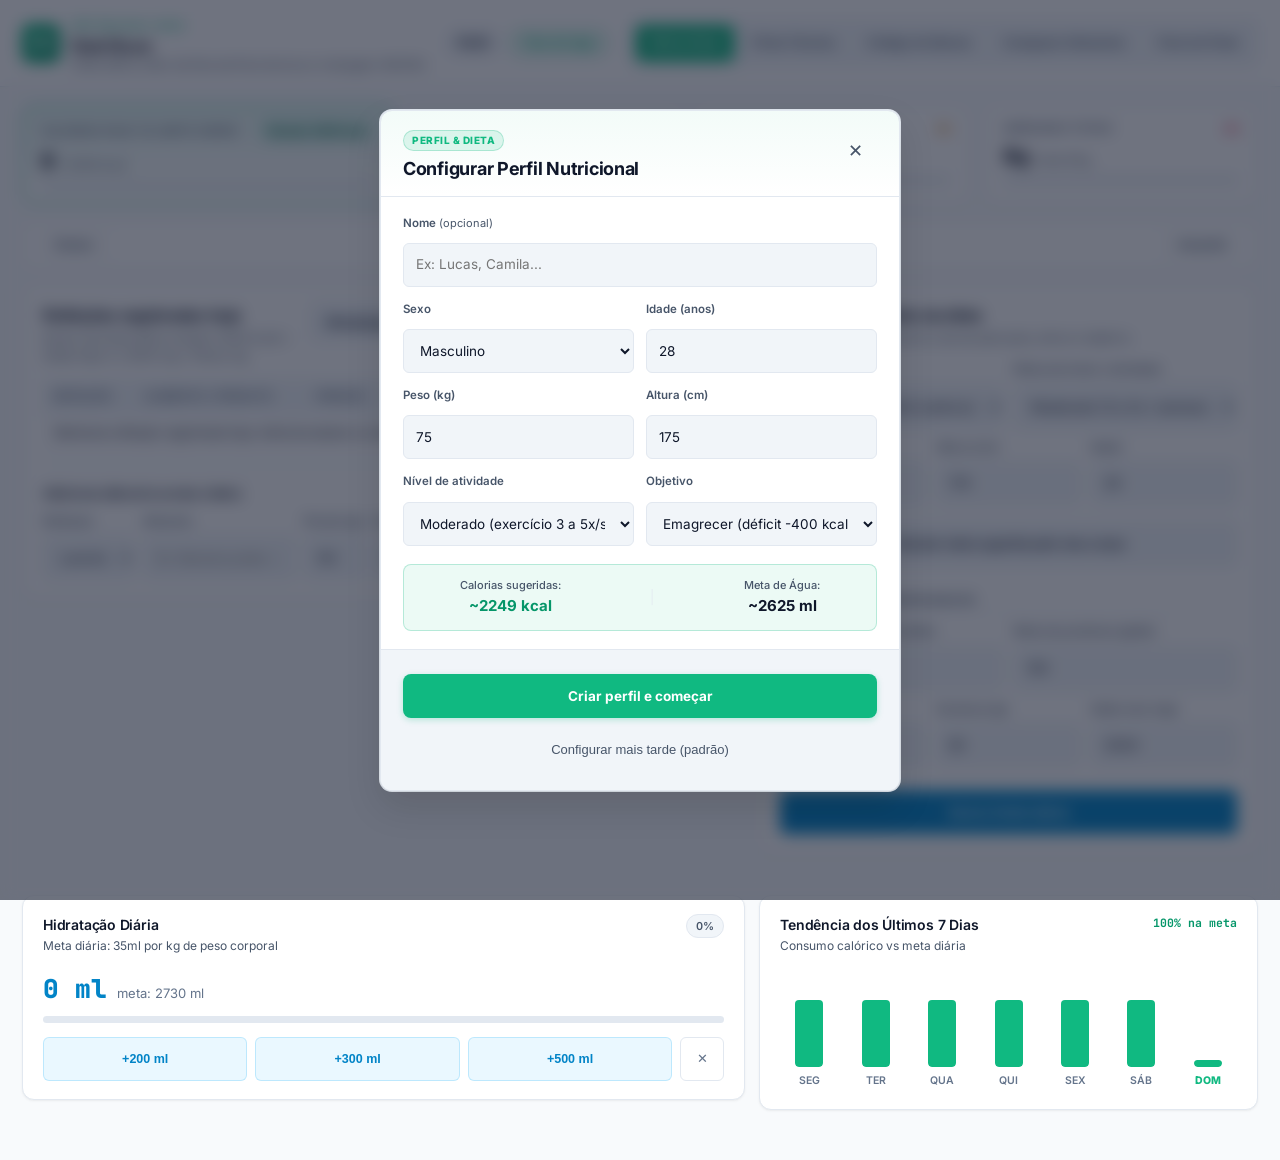
==== commit c36143a3: "style: migrar para tema minimal branco com verde esmeralda e limpar excesso de elementos" ====
--- a/android/app/src/main/assets/index.html
+++ b/android/app/src/main/assets/index.html
@@ -3,9 +3,9 @@
 <head>
     <meta charset="UTF-8" />
     <meta name="viewport" content="width=device-width, initial-scale=1.0, maximum-scale=1.0, user-scalable=no" />
-    <meta name="theme-color" content="#090d16" />
+    <meta name="theme-color" content="#ffffff" />
     <meta name="apple-mobile-web-app-capable" content="yes" />
-    <meta name="apple-mobile-web-app-status-bar-style" content="black-translucent" />
+    <meta name="apple-mobile-web-app-status-bar-style" content="default" />
     <title>NutriScan - Dieta Diária, Leitor de Foto da Ficha Técnica e Rótulos ANVISA</title>
     <link rel="manifest" href="manifest.json" />
     <link rel="preconnect" href="https://fonts.googleapis.com" />
--- a/android/app/src/main/assets/css/style.css
+++ b/android/app/src/main/assets/css/style.css
@@ -5,47 +5,47 @@
    ========================================================================== */
 
 :root {
-    /* Bento Canvas & Tile Surfaces */
-    --bg-canvas: #090d16;
-    --bg-tile: #111827;
-    --bg-tile-elevated: #162032;
-    --bg-tile-highlight: rgba(16, 185, 129, 0.05);
-    --bg-hover: #1e293b;
+    /* Minimal Clean White & Emerald Palette */
+    --bg-canvas: #f8fafc;
+    --bg-tile: #ffffff;
+    --bg-tile-elevated: #f1f5f9;
+    --bg-tile-highlight: rgba(16, 185, 129, 0.06);
+    --bg-hover: #e2e8f0;
 
     /* Borders & Dividers */
-    --border-subtle: #1e293b;
-    --border-card: rgba(255, 255, 255, 0.08);
-    --border-card-highlight: rgba(16, 185, 129, 0.35);
-    --border-focus: #38bdf8;
-
-    /* Typography Colors */
-    --text-primary: #f8fafc;
-    --text-secondary: #94a3b8;
+    --border-subtle: #e2e8f0;
+    --border-card: #e2e8f0;
+    --border-card-highlight: #10b981;
+    --border-focus: #10b981;
+
+    /* Typography Colors (High Contrast & Legible) */
+    --text-primary: #0f172a;
+    --text-secondary: #475569;
     --text-muted: #64748b;
 
     /* Semantics & Functional Colors */
-    --color-kcal: #10b981;
-    --color-prot: #38bdf8;
-    --color-carb: #f59e0b;
-    --color-fat: #fb7185;
-    --color-sodium: #a78bfa;
-
-    /* Accent & Brand */
+    --color-kcal: #059669;
+    --color-prot: #0284c7;
+    --color-carb: #d97706;
+    --color-fat: #e11d48;
+    --color-sodium: #7c3aed;
+
+    /* Accent & Brand (Emerald Green) */
     --brand-emerald: #10b981;
     --brand-emerald-hover: #059669;
-    --brand-blue: #3b82f6;
-    --brand-blue-hover: #2563eb;
-    --brand-danger: #ef4444;
-
-    /* Radii & Geometry (Bento modular curves) */
-    --radius-tile: 14px;
-    --radius-sm: 8px;
-    --radius-md: 10px;
+    --brand-blue: #0284c7;
+    --brand-blue-hover: #0369a1;
+    --brand-danger: #dc2626;
+
+    /* Radii & Geometry (Clean minimal curves) */
+    --radius-tile: 12px;
+    --radius-sm: 6px;
+    --radius-md: 8px;
     --radius-pill: 9999px;
 
-    /* Shadows & Elevation */
-    --tile-shadow: 0 4px 16px rgba(0, 0, 0, 0.3);
-    --tile-shadow-hover: 0 8px 24px rgba(0, 0, 0, 0.4);
+    /* Shadows & Elevation (Subtle, crisp, minimal) */
+    --tile-shadow: 0 1px 3px 0 rgba(0, 0, 0, 0.05), 0 1px 2px -1px rgba(0, 0, 0, 0.05);
+    --tile-shadow-hover: 0 4px 6px -1px rgba(0, 0, 0, 0.07), 0 2px 4px -2px rgba(0, 0, 0, 0.05);
 
     /* Fonts */
     --font-primary: "Inter", -apple-system, BlinkMacSystemFont, "Segoe UI", Roboto, sans-serif;
@@ -130,13 +130,14 @@
 
 /* Header & Top Bar */
 .topbar {
-    background-color: rgba(9, 13, 22, 0.92);
+    background-color: rgba(255, 255, 255, 0.96);
     backdrop-filter: blur(16px);
     border-bottom: 1px solid var(--border-subtle);
     padding: 14px 0;
     position: sticky;
     top: 0;
     z-index: 100;
+    box-shadow: 0 1px 2px rgba(0, 0, 0, 0.03);
 }
 
 .topbar-inner {
@@ -158,7 +159,7 @@
     height: 38px;
     border-radius: var(--radius-md);
     background: linear-gradient(135deg, #10b981 0%, #059669 100%);
-    color: #032313;
+    color: #ffffff;
     font-weight: 800;
     font-size: 15px;
     display: flex;
@@ -166,7 +167,7 @@
     justify-content: center;
     letter-spacing: -0.5px;
     flex-shrink: 0;
-    box-shadow: 0 2px 10px rgba(16, 185, 129, 0.3);
+    box-shadow: 0 2px 6px rgba(16, 185, 129, 0.25);
 }
 
 .brand-title {
@@ -185,10 +186,10 @@
     text-overflow: ellipsis;
 }
 
-/* Navigation Tabs (Bento Segmented Pills) */
+/* Navigation Tabs (Minimal Segmented Pills) */
 .nav-tabs {
     display: flex;
-    background-color: var(--bg-tile);
+    background-color: var(--bg-tile-elevated);
     border: 1px solid var(--border-card);
     padding: 4px;
     border-radius: var(--radius-md);
@@ -213,14 +214,14 @@
 
 .tab-btn:hover {
     color: var(--text-primary);
-    background-color: var(--bg-tile-elevated);
+    background-color: var(--bg-hover);
 }
 
 .tab-btn.active {
     background-color: var(--brand-emerald);
-    color: #032313;
+    color: #ffffff;
     font-weight: 700;
-    box-shadow: 0 2px 8px rgba(16, 185, 129, 0.3);
+    box-shadow: 0 2px 6px rgba(16, 185, 129, 0.25);
 }
 
 /* Main Content Wrapper */
@@ -250,12 +251,12 @@
 }
 
 .kpi-card:hover {
-    border-color: rgba(255, 255, 255, 0.14);
+    border-color: #cbd5e1;
 }
 
 .kpi-card-highlight {
     border-color: var(--border-card-highlight);
-    background: linear-gradient(180deg, rgba(16, 185, 129, 0.08) 0%, rgba(17, 24, 39, 1) 100%);
+    background: linear-gradient(180deg, rgba(16, 185, 129, 0.08) 0%, #ffffff 100%);
 }
 
 .kpi-row-top {
@@ -284,15 +285,15 @@
     font-weight: 700;
     padding: 2px 9px;
     border-radius: var(--radius-pill);
-    background-color: rgba(16, 185, 129, 0.16);
-    color: #34d399;
+    background-color: rgba(16, 185, 129, 0.12);
+    color: #065f46;
     border: 1px solid rgba(16, 185, 129, 0.3);
 }
 
 .status-pill.exceeded {
-    background-color: rgba(239, 68, 68, 0.18);
-    color: #f87171;
-    border-color: rgba(239, 68, 68, 0.35);
+    background-color: rgba(220, 38, 38, 0.1);
+    color: #b91c1c;
+    border-color: rgba(220, 38, 38, 0.25);
 }
 
 .kpi-main-numbers {
@@ -317,7 +318,7 @@
 .progress-track {
     width: 100%;
     height: 7px;
-    background-color: rgba(255, 255, 255, 0.06);
+    background-color: #e2e8f0;
     border-radius: var(--radius-pill);
     overflow: hidden;
 }
@@ -476,9 +477,9 @@
 }
 
 .btn-secondary:hover {
-    background-color: rgba(255, 255, 255, 0.08);
-    border-color: rgba(255, 255, 255, 0.2);
-    color: #ffffff;
+    background-color: var(--bg-hover);
+    border-color: #cbd5e1;
+    color: var(--text-primary);
 }
 
 .btn-secondary:active {
@@ -502,7 +503,7 @@
 
 .btn-emerald {
     background-color: var(--brand-emerald);
-    color: #032313;
+    color: #ffffff;
     padding: 8px 16px;
     font-size: 12.5px;
     font-weight: 700;
@@ -520,17 +521,17 @@
 .btn-emerald-full {
     width: 100%;
     background-color: var(--brand-emerald);
-    color: #032313;
+    color: #ffffff;
     padding: 12px 18px;
     font-size: 13.5px;
-    font-weight: 800;
+    font-weight: 700;
     min-height: 44px;
     display: flex;
     align-items: center;
     justify-content: center;
     margin-top: 10px;
     border-radius: var(--radius-md);
-    box-shadow: 0 4px 12px rgba(16, 185, 129, 0.25);
+    box-shadow: 0 2px 6px rgba(16, 185, 129, 0.25);
 }
 
 .btn-emerald-full:hover {
@@ -572,8 +573,8 @@
 }
 
 .btn-secondary-full:hover {
-    background-color: #1f2c42;
-    border-color: rgba(255, 255, 255, 0.15);
+    background-color: var(--bg-hover);
+    border-color: #cbd5e1;
 }
 
 .btn-delete {
@@ -633,7 +634,7 @@
 .data-table th,
 .data-table td {
     padding: 9px 11px;
-    border-bottom: 1px solid rgba(255, 255, 255, 0.06);
+    border-bottom: 1px solid var(--border-subtle);
 }
 
 .data-table th {
@@ -642,11 +643,11 @@
     font-size: 11px;
     text-transform: uppercase;
     letter-spacing: 0.04em;
-    background-color: rgba(0, 0, 0, 0.2);
+    background-color: var(--bg-tile-elevated);
 }
 
 .data-table tr:hover td {
-    background-color: rgba(255, 255, 255, 0.02);
+    background-color: rgba(16, 185, 129, 0.04);
 }
 
 .data-table.compact-table th,
@@ -1274,12 +1275,12 @@
         bottom: 0;
         left: 0;
         right: 0;
-        background-color: rgba(17, 24, 39, 0.96);
+        background-color: rgba(255, 255, 255, 0.96);
         backdrop-filter: blur(16px);
-        border-top: 1px solid var(--border-card);
+        border-top: 1px solid var(--border-subtle);
         z-index: 999;
         padding: 4px 2px max(6px, env(safe-area-inset-bottom, 6px));
-        box-shadow: 0 -4px 16px rgba(0, 0, 0, 0.5);
+        box-shadow: 0 -2px 8px rgba(0, 0, 0, 0.04);
     }
 
     .mob-nav-btn {
@@ -1301,12 +1302,13 @@
 
     .mob-nav-btn:hover {
         color: var(--text-primary);
-        background-color: rgba(255, 255, 255, 0.04);
+        background-color: var(--bg-hover);
     }
 
     .mob-nav-btn.active {
-        color: var(--brand-emerald);
-        background-color: rgba(16, 185, 129, 0.08);
+        color: var(--brand-emerald-hover);
+        background-color: rgba(16, 185, 129, 0.1);
+        font-weight: 700;
     }
 
     .mob-nav-icon {
@@ -1445,7 +1447,7 @@
 
 .diet-date-badge {
     background-color: var(--brand-emerald);
-    color: #090d16;
+    color: #ffffff;
     font-size: 11px;
     font-weight: 700;
     padding: 3px 8px;
@@ -1615,7 +1617,7 @@
     position: fixed;
     inset: 0;
     z-index: 1000;
-    background: rgba(9, 13, 22, 0.85);
+    background: rgba(15, 23, 42, 0.6);
     backdrop-filter: blur(8px);
     display: flex;
     align-items: center;
@@ -1633,7 +1635,7 @@
     background: var(--bg-tile);
     border: 1px solid var(--border-card);
     border-radius: var(--radius-tile);
-    box-shadow: 0 12px 32px rgba(0, 0, 0, 0.5);
+    box-shadow: 0 10px 25px rgba(0, 0, 0, 0.15);
     display: flex;
     flex-direction: column;
     overflow: hidden;
@@ -1734,13 +1736,13 @@
 .cam-status-pill {
     position: absolute;
     bottom: 12px;
-    background: rgba(17, 24, 39, 0.85);
-    border: 1px solid rgba(255, 255, 255, 0.1);
+    background: rgba(15, 23, 42, 0.85);
+    border: 1px solid rgba(255, 255, 255, 0.2);
     border-radius: var(--radius-pill);
     padding: 6px 14px;
     font-size: 12px;
     font-weight: 500;
-    color: var(--text-primary);
+    color: #ffffff;
 }
 
 .cam-modal-footer {
@@ -1767,7 +1769,7 @@
 
 .cam-btn-action {
     background: var(--brand-emerald);
-    color: #090d16;
+    color: #ffffff;
     border: none;
 }
 
@@ -1944,15 +1946,15 @@
     display: inline-flex;
     align-items: center;
     gap: 6px;
-    background: rgba(9, 13, 22, 0.88);
+    background: rgba(255, 255, 255, 0.95);
     backdrop-filter: blur(8px);
-    border: 1px solid rgba(56, 189, 248, 0.5);
+    border: 1px solid var(--border-subtle);
     border-radius: var(--radius-pill);
     padding: 4px 10px;
     font-size: 11.5px;
     font-weight: 600;
     color: var(--text-primary);
-    box-shadow: 0 4px 12px rgba(0, 0, 0, 0.4);
+    box-shadow: 0 2px 8px rgba(0, 0, 0, 0.1);
     white-space: nowrap;
 }
 
@@ -2400,11 +2402,11 @@
     display: none !important;
 }
 
-/* Translucent Dark Backdrop Overlay */
+/* Translucent Backdrop Overlay */
 .tour-backdrop-overlay {
     position: fixed;
     inset: 0;
-    background: rgba(9, 13, 22, 0.78);
+    background: rgba(15, 23, 42, 0.55);
     backdrop-filter: blur(4px);
     -webkit-backdrop-filter: blur(4px);
     z-index: 10000;
@@ -2416,7 +2418,7 @@
     z-index: 10001;
     pointer-events: none;
     border-radius: var(--radius-tile);
-    box-shadow: 0 0 0 9999px rgba(9, 13, 22, 0.75), 0 0 24px 4px rgba(16, 185, 129, 0.5);
+    box-shadow: 0 0 0 9999px rgba(15, 23, 42, 0.55), 0 0 20px 2px rgba(16, 185, 129, 0.6);
     border: 2px solid var(--brand-emerald);
     transition: top 0.28s cubic-bezier(0.2, 0.8, 0.2, 1),
                 left 0.28s cubic-bezier(0.2, 0.8, 0.2, 1),
@@ -2433,7 +2435,7 @@
     background: var(--bg-tile);
     border: 1px solid var(--border-card-highlight);
     border-radius: var(--radius-tile);
-    box-shadow: 0 20px 48px rgba(0, 0, 0, 0.65), 0 0 0 1px rgba(255, 255, 255, 0.05);
+    box-shadow: 0 10px 25px rgba(0, 0, 0, 0.1), 0 0 0 1px #e2e8f0;
     display: flex;
     flex-direction: column;
     overflow: hidden;
@@ -2455,7 +2457,7 @@
 .tour-progress-track {
     width: 100%;
     height: 4px;
-    background: rgba(255, 255, 255, 0.08);
+    background: #e2e8f0;
     position: relative;
     overflow: hidden;
 }
@@ -2574,7 +2576,7 @@
     width: 8px;
     height: 8px;
     border-radius: var(--radius-pill);
-    background: rgba(255, 255, 255, 0.15);
+    background: #cbd5e1;
     transition: background 0.2s ease, transform 0.2s ease, width 0.2s ease;
 }
 
@@ -2653,7 +2655,7 @@
 
 .tour-btn-next {
     background: var(--brand-emerald);
-    color: #090d16;
+    color: #ffffff;
     border: none;
     font-size: 13px;
     font-weight: 700;
@@ -2762,7 +2764,7 @@
     display: inline-flex;
     align-items: center;
     gap: 5px;
-    background: rgba(255, 255, 255, 0.06);
+    background: #f1f5f9;
     border: 1px solid var(--border-card);
     color: var(--text-primary);
     padding: 6px 12px;
@@ -2774,7 +2776,7 @@
 }
 
 .btn-topbar-profile:hover {
-    background: rgba(255, 255, 255, 0.12);
+    background: var(--bg-hover);
     border-color: var(--brand-emerald);
 }
 
@@ -2786,7 +2788,7 @@
     display: flex;
     align-items: center;
     justify-content: center;
-    background: rgba(9, 13, 22, 0.85);
+    background: rgba(15, 23, 42, 0.6);
     backdrop-filter: blur(8px);
     padding: 16px;
     animation: fadeInModal 0.2s ease-out;
@@ -2802,7 +2804,7 @@
     background: var(--bg-tile);
     border: 1px solid var(--border-card);
     border-radius: var(--radius-tile);
-    box-shadow: 0 20px 48px rgba(0, 0, 0, 0.6), 0 0 0 1px rgba(16, 185, 129, 0.15);
+    box-shadow: 0 16px 36px rgba(0, 0, 0, 0.12), 0 0 0 1px #e2e8f0;
     overflow: hidden;
     display: flex;
     flex-direction: column;
@@ -2857,7 +2859,7 @@
 
 .btn-profile-close:hover {
     color: var(--text-primary);
-    background: rgba(255, 255, 255, 0.08);
+    background: var(--bg-hover);
 }
 
 .profile-form-body {
@@ -2948,7 +2950,7 @@
 
 .btn-profile-skip:hover {
     color: var(--text-primary);
-    background: rgba(255, 255, 255, 0.05);
+    background: var(--bg-hover);
 }
 
 @media (max-width: 600px) {
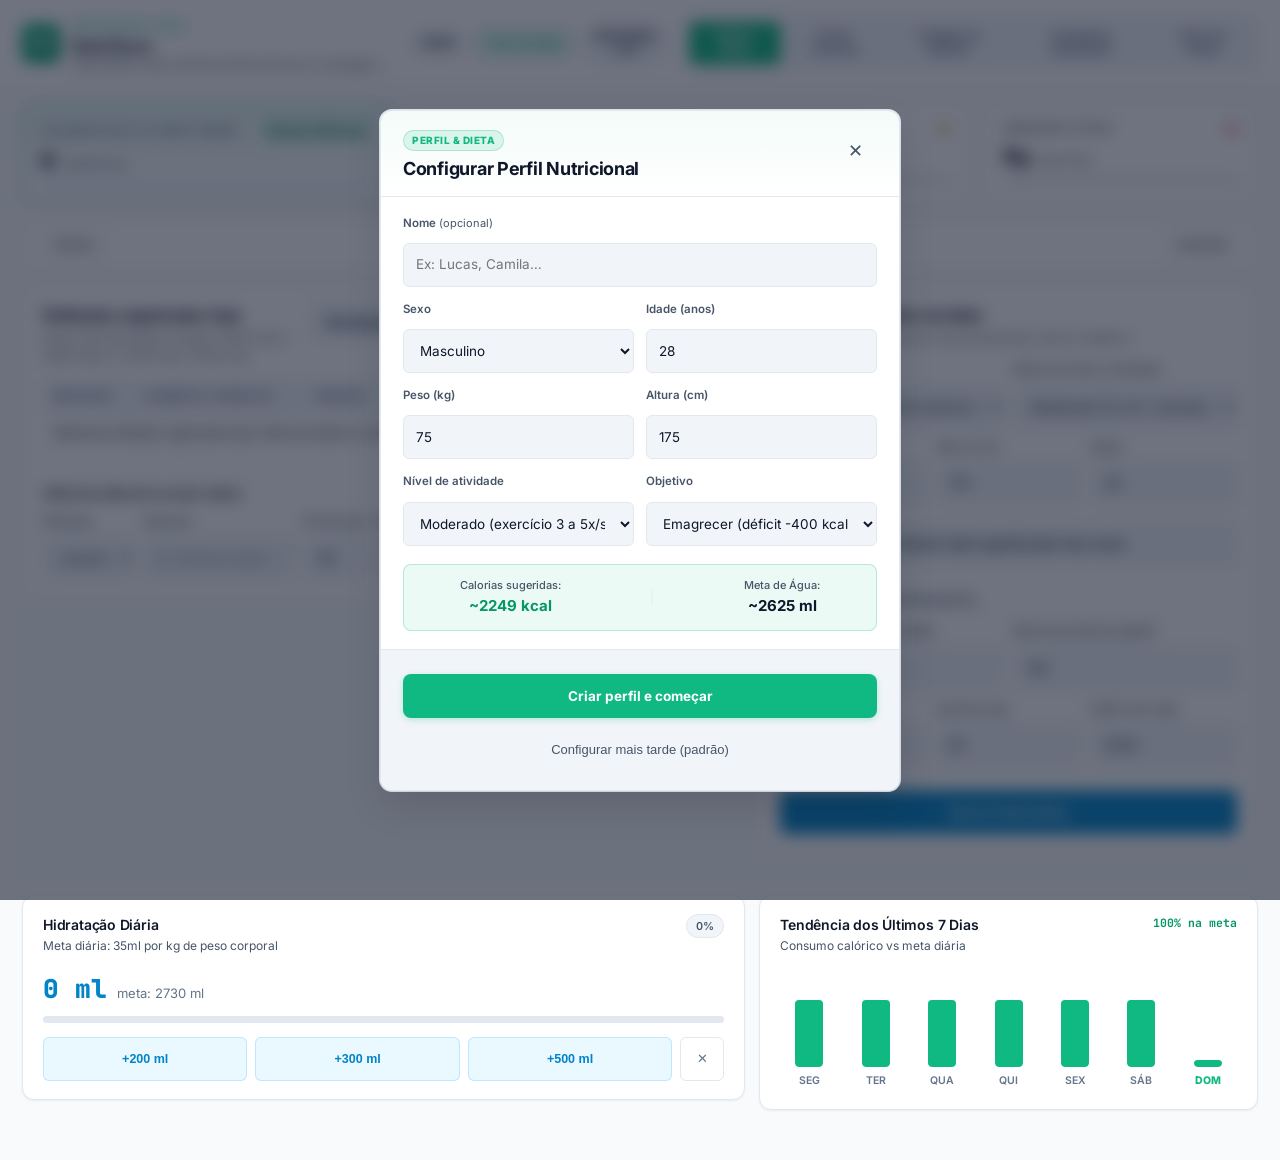
==== commit 5db44182: "feat: exportador PDF profissional, changelog v1.4.0 com modal novidades e auditoria web-design-guide" ====
--- a/android/app/src/main/assets/index.html
+++ b/android/app/src/main/assets/index.html
@@ -30,6 +30,7 @@
                 <div class="brand-actions-row">
                     <button type="button" class="btn-topbar-profile" id="btn-open-profile" title="Configurar meu perfil de dieta" aria-label="Abrir perfil de usuário">Perfil</button>
                     <button type="button" class="btn-tour-nav" id="btn-open-tour" title="Iniciar tour guiado pelo app" aria-label="Tour do App">Tour do App</button>
+                    <button type="button" class="btn-whats-new-nav" id="btn-open-whats-new" title="Consultar novidades da versão 1.4" aria-label="Novidades da versão 1.4">Novidades v1.4</button>
                 </div>
             </div>
             <nav class="nav-tabs" role="tablist" aria-label="Navegação principal por abas">
@@ -105,6 +106,22 @@
 
         <!-- ABA 1: MINHA DIETA (HOJE) -->
         <section class="tab-panel active" role="tabpanel" id="panel-dieta" aria-labelledby="tab-btn-dieta">
+            <!-- CABEÇALHO EXECUTIVO EXCLUSIVO PARA IMPRESSÃO / PDF -->
+            <div class="print-only print-header">
+                <div class="print-brand-wrap">
+                    <div class="print-brand-logo">NS</div>
+                    <div>
+                        <h1 class="print-brand-title">NutriScan</h1>
+                        <p class="print-brand-subtitle">Relatório Diário de Dieta e Metas Nutricionais</p>
+                    </div>
+                </div>
+                <div class="print-meta-wrap">
+                    <div class="print-date" id="print-header-date">Data: Hoje</div>
+                    <div class="print-patient-name" id="print-header-patient">Paciente / Usuário: NutriScan</div>
+                    <div class="print-patient-meta" id="print-header-meta">Perfil padrão configurado</div>
+                </div>
+            </div>
+
             <!-- Navegador de Datas da Dieta -->
             <div class="diet-date-bar">
                 <button type="button" class="btn-date-nav" id="btn-date-prev" aria-label="Dia anterior">Ontem</button>
@@ -306,6 +323,17 @@
                     <div class="trends-bars-grid" id="trends-bars-container"></div>
                 </div>
             </div>
+
+            <!-- RODAPÉ EXECUTIVO EXCLUSIVO PARA IMPRESSÃO / PDF -->
+            <footer class="print-only print-footer">
+                <div class="print-disclaimer">
+                    <strong>Aviso de Responsabilidade Nutricional:</strong> Este relatório é um documento informativo gerado pelo aplicativo NutriScan com base nos registros do usuário e nas normas ANVISA (RDC 429/2020 e IN 75/2020). Não substitui prescrição médica, acompanhamento clínico individualizado ou consulta nutricional presencial.
+                </div>
+                <div class="print-issue-meta">
+                    <span id="print-footer-timestamp">Emissão: Hoje</span>
+                    <span>NutriScan v1.0 • Padrão ANVISA</span>
+                </div>
+            </footer>
         </section>
 
         <!-- ABA 2: FOTO DA FICHA TÉCNICA (TABELA NUTRICIONAL) -->
@@ -694,7 +722,7 @@
                     <div class="plate-taco-add-box">
                         <label for="plate-taco-search" class="field-label">+ Adicionar alimento da Tabela TACO:</label>
                         <div class="taco-search-input-wrap">
-                            <input type="text" id="plate-taco-search" name="plate_taco_search" class="text-input" placeholder="Buscar alimento (ex: mandioca, frango, azeite, aveia)..." autocomplete="off" />
+                            <input type="text" id="plate-taco-search" name="plate_taco_search" class="text-input" placeholder="Buscar alimento (ex: mandioca, frango, azeite, aveia)…" autocomplete="off" />
                             <div class="taco-suggestions-dropdown" id="plate-taco-suggestions" hidden></div>
                         </div>
                     </div>
@@ -844,7 +872,7 @@
                 <div class="profile-form-body">
                     <div class="profile-field-group">
                         <label class="field-label" for="profile-name">Nome <span class="text-subtle">(opcional)</span></label>
-                        <input type="text" id="profile-name" class="text-input" placeholder="Ex: Lucas, Camila..." autocomplete="name" />
+                        <input type="text" id="profile-name" class="text-input" placeholder="Ex: Lucas, Camila…" autocomplete="name" />
                     </div>
 
                     <div class="profile-grid-2">
@@ -911,6 +939,93 @@
                     <button type="button" class="btn-profile-skip" id="btn-profile-skip">Configurar mais tarde (padrão)</button>
                 </footer>
             </form>
+        </div>
+    </div>
+
+    <!-- Modal Novidades da Versão (#modal-whats-new) -->
+    <div class="whats-new-modal-backdrop" id="modal-whats-new" role="dialog" aria-modal="true" aria-labelledby="whats-new-title" hidden>
+        <div class="whats-new-bento-card" role="document">
+            <header class="whats-new-modal-header">
+                <div class="whats-new-header-info">
+                    <span class="whats-new-badge">VERSÃO 1.4.0</span>
+                    <h2 id="whats-new-title" class="whats-new-title">O que há de novo no NutriScan</h2>
+                </div>
+                <button type="button" class="btn-whats-new-close" id="btn-whats-new-close" aria-label="Fechar novidades">✕</button>
+            </header>
+
+            <div class="whats-new-body">
+                <section class="whats-new-highlight">
+                    <h3 class="whats-new-highlight-title">Redesign Minimalista</h3>
+                    <p class="whats-new-highlight-desc">Interface limpa em fundo branco com detalhes em verde esmeralda, alto contraste no padrão WCAG AA e remoção de poluição visual.</p>
+                </section>
+
+                <div class="whats-new-timeline">
+                    <article class="whats-new-entry">
+                        <div class="whats-new-entry-header">
+                            <span class="version-tag current">v1.4.0</span>
+                            <span class="version-date">Outubro 2026</span>
+                        </div>
+                        <ul class="whats-new-list">
+                            <li>Tema visual minimalista em branco e verde esmeralda com cartões organizados.</li>
+                            <li>Ajuste cuidadoso de contraste para leitura confortável em qualquer ambiente.</li>
+                            <li>Linguagem clara, direta e sem termos técnicos complicados.</li>
+                            <li>Painel de novidades acessível a qualquer momento pelo topo do aplicativo.</li>
+                        </ul>
+                    </article>
+
+                    <article class="whats-new-entry">
+                        <div class="whats-new-entry-header">
+                            <span class="version-tag">v1.3.0</span>
+                            <span class="version-date">Outubro 2026</span>
+                        </div>
+                        <ul class="whats-new-list">
+                            <li>Perfil pessoal com cálculo metabólico automático pela fórmula Mifflin-St Jeor.</li>
+                            <li>Tour guiado em 5 passos para novos usuários conhecerem cada área do app.</li>
+                            <li>Início com dados limpos para você montar seu dia alimentar do seu jeito.</li>
+                            <li>Metas seguras com piso calórico para proteger sua saúde.</li>
+                        </ul>
+                    </article>
+
+                    <article class="whats-new-entry">
+                        <div class="whats-new-entry-header">
+                            <span class="version-tag">v1.2.0</span>
+                            <span class="version-date">Outubro 2026</span>
+                        </div>
+                        <ul class="whats-new-list">
+                            <li>Scanner de foto do prato com reconhecimento de porções sem gastar sua internet.</li>
+                            <li>Mais de 150 alimentos da Tabela TACO com balanço de 6 micronutrientes essenciais.</li>
+                            <li>Adição rápida do prato inteiro direto no café, almoço ou jantar.</li>
+                        </ul>
+                    </article>
+
+                    <article class="whats-new-entry">
+                        <div class="whats-new-entry-header">
+                            <span class="version-tag">v1.1.0</span>
+                            <span class="version-date">Outubro 2026</span>
+                        </div>
+                        <ul class="whats-new-list">
+                            <li>Leitura de fotos de rótulos com alertas da ANVISA sobre excesso de açúcar, gordura e sódio.</li>
+                            <li>Leitor de código de barras pela câmera do celular com lanterna.</li>
+                            <li>Comparador de alimentos e exportação do diário para o WhatsApp.</li>
+                        </ul>
+                    </article>
+
+                    <article class="whats-new-entry">
+                        <div class="whats-new-entry-header">
+                            <span class="version-tag">v1.0.0</span>
+                            <span class="version-date">Outubro 2026</span>
+                        </div>
+                        <ul class="whats-new-list">
+                            <li>Lançamento oficial com diário alimentar completo e catálogo offline.</li>
+                            <li>Aplicativo nativo Android WebView rápido e leve.</li>
+                        </ul>
+                    </article>
+                </div>
+            </div>
+
+            <footer class="whats-new-modal-footer">
+                <button type="button" class="btn-emerald-full" id="btn-whats-new-confirm">Entendido</button>
+            </footer>
         </div>
     </div>
 
--- a/android/app/src/main/assets/css/style.css
+++ b/android/app/src/main/assets/css/style.css
@@ -1,5 +1,5 @@
 /* ==========================================================================
-   NutriScan — Bento Design System
+   NutriScan - Bento Design System
    Modular, card-based interface inspired by MacroFactor, Yuka & Apple Health
    Audited against Web Interface Guidelines & No-AI-Slop standards
    ========================================================================== */
@@ -1364,62 +1364,397 @@
     }
 }
 
-/* Printable PDF & Window.Print Layout */
+/* ==========================================================================
+   Printable PDF & Window.Print Layout (Minimalista, Executivo e Profissional)
+   ========================================================================== */
+.print-only {
+    display: none;
+}
+
 @media print {
+    @page {
+        size: A4 portrait;
+        margin: 12mm 15mm;
+    }
+
+    *,
+    *::before,
+    *::after {
+        background: transparent !important;
+        color: #111827 !important;
+        box-shadow: none !important;
+        text-shadow: none !important;
+    }
+
+    html,
     body {
         background-color: #ffffff !important;
         color: #111827 !important;
-        font-size: 12pt !important;
-    }
-
+        font-family: -apple-system, BlinkMacSystemFont, "Segoe UI", Roboto, "Helvetica Neue", Arial, sans-serif !important;
+        font-size: 11pt !important;
+        line-height: 1.4 !important;
+        width: 100% !important;
+        margin: 0 !important;
+        padding: 0 !important;
+        -webkit-print-color-adjust: exact !important;
+        print-color-adjust: exact !important;
+    }
+
+    /* Mostrar elementos exclusivos de impressão */
+    .print-only {
+        display: block !important;
+    }
+
+    /* Ocultar todos os elementos de interface de tela */
     .topbar,
     .nav-tabs,
     .mobile-bottom-nav,
+    .skip-link,
+    .diet-date-bar,
+    .quick-manual-box,
+    .goals-form,
     .btn-emerald,
     .btn-primary,
     .btn-secondary,
     .btn-secondary-full,
     .btn-primary-full,
-    .quick-manual-box,
-    .goals-form,
     .btn-camera,
+    .btn-delete,
+    .btn-water-add,
+    .btn-water-reset,
+    .btn-date-nav,
     .sample-chip,
     .chips-label,
     .ns-toast,
-    .skip-link,
+    .share-btn-group,
     #btn-share-whatsapp,
     #btn-copy-diet,
     #btn-print-diet,
-    .share-btn-group {
+    #btn-go-photo-scan,
+    #trends-widget-card,
+    .tab-panel:not(.active),
+    .cam-modal-backdrop,
+    .tour-modal-backdrop,
+    .profile-modal-backdrop,
+    .photo-controls-grid,
+    .scanner-controls-grid,
+    .compare-controls-grid,
+    input,
+    select,
+    button {
         display: none !important;
+    }
+
+    /* Garantir que a aba ativa ocupe largura total */
+    .tab-panel.active {
+        display: block !important;
+        padding: 0 !important;
+        margin: 0 !important;
+        border: none !important;
     }
 
     .container,
     .main-content {
         max-width: 100% !important;
+        width: 100% !important;
         padding: 0 !important;
         margin: 0 !important;
     }
 
-    .card {
-        background: #ffffff !important;
-        border: 1px solid #d1d5db !important;
-        box-shadow: none !important;
+    /* 1. Cabeçalho Minimalista Limpo */
+    .print-header {
+        display: flex !important;
+        justify-content: space-between !important;
+        align-items: flex-start !important;
+        border-bottom: 2px solid #e5e7eb !important;
+        padding-bottom: 12px !important;
+        margin-bottom: 16px !important;
+    }
+
+    .print-brand-wrap {
+        display: flex !important;
+        align-items: center !important;
+        gap: 10px !important;
+    }
+
+    .print-brand-logo {
+        width: 38px !important;
+        height: 38px !important;
+        background: #059669 !important;
+        color: #ffffff !important;
+        font-weight: 800 !important;
+        font-size: 16px !important;
+        border-radius: 6px !important;
+        display: flex !important;
+        align-items: center !important;
+        justify-content: center !important;
+        letter-spacing: -0.5px !important;
+        border: 1px solid #047857 !important;
+    }
+
+    .print-brand-title {
+        font-size: 18pt !important;
+        font-weight: 800 !important;
         color: #111827 !important;
-        break-inside: avoid;
-        margin-bottom: 16px !important;
-    }
-
-    .data-table th,
-    .data-table td {
-        border-color: #e5e7eb !important;
-        color: #111827 !important;
+        margin: 0 !important;
+        line-height: 1.1 !important;
+        letter-spacing: -0.5px !important;
+    }
+
+    .print-brand-subtitle {
+        font-size: 9pt !important;
+        color: #6b7280 !important;
+        margin: 2px 0 0 0 !important;
+    }
+
+    .print-meta-wrap {
+        text-align: right !important;
+    }
+
+    .print-date {
+        font-size: 13pt !important;
+        font-weight: 700 !important;
+        color: #059669 !important;
+    }
+
+    .print-patient-name {
+        font-size: 10pt !important;
+        font-weight: 600 !important;
+        color: #1f2937 !important;
+        margin-top: 2px !important;
+    }
+
+    .print-patient-meta {
+        font-size: 8.5pt !important;
+        color: #6b7280 !important;
+    }
+
+    /* 2. Resumo Executivo dos KPIs */
+    .diet-kpi-strip {
+        display: grid !important;
+        grid-template-columns: repeat(4, 1fr) !important;
+        gap: 10px !important;
+        margin-bottom: 14px !important;
     }
 
     .kpi-card {
         background: #f9fafb !important;
         border: 1px solid #e5e7eb !important;
+        border-radius: 6px !important;
+        padding: 8px 10px !important;
         color: #111827 !important;
+        break-inside: avoid !important;
+    }
+
+    .kpi-row-top {
+        display: flex !important;
+        justify-content: space-between !important;
+        align-items: center !important;
+        margin-bottom: 4px !important;
+    }
+
+    .kpi-label {
+        font-size: 8pt !important;
+        font-weight: 700 !important;
+        text-transform: uppercase !important;
+        color: #4b5563 !important;
+    }
+
+    .status-pill,
+    .kpi-pct {
+        font-size: 8pt !important;
+        font-weight: 600 !important;
+        background: #e5e7eb !important;
+        color: #1f2937 !important;
+        padding: 2px 6px !important;
+        border-radius: 4px !important;
+    }
+
+    .kpi-main-numbers {
+        font-size: 12pt !important;
+        margin-bottom: 4px !important;
+    }
+
+    .kpi-value {
+        font-size: 13pt !important;
+        font-weight: 700 !important;
+        color: #111827 !important;
+    }
+
+    .kpi-divider {
+        font-size: 9pt !important;
+        color: #6b7280 !important;
+        font-weight: normal !important;
+    }
+
+    .progress-track {
+        height: 4px !important;
+        background: #e5e7eb !important;
+        border-radius: 2px !important;
+        overflow: hidden !important;
+    }
+
+    .progress-fill {
+        height: 100% !important;
+        background: #059669 !important;
+    }
+
+    /* Card de Hidratação integrado no resumo impresso */
+    .water-card {
+        background: #f9fafb !important;
+        border: 1px solid #e5e7eb !important;
+        border-radius: 6px !important;
+        padding: 10px 14px !important;
+        margin-bottom: 14px !important;
+        break-inside: avoid !important;
+    }
+
+    .water-card .section-header-inline {
+        display: flex !important;
+        justify-content: space-between !important;
+        align-items: center !important;
+        margin-bottom: 6px !important;
+    }
+
+    .water-card h3 {
+        font-size: 10.5pt !important;
+        font-weight: 700 !important;
+        color: #111827 !important;
+        margin: 0 !important;
+    }
+
+    .water-kpi-main {
+        display: flex !important;
+        align-items: baseline !important;
+        gap: 8px !important;
+        margin-bottom: 6px !important;
+    }
+
+    .water-val {
+        font-size: 13pt !important;
+        font-weight: 700 !important;
+        color: #0369a1 !important;
+    }
+
+    .water-goal-sub {
+        font-size: 9pt !important;
+        color: #6b7280 !important;
+    }
+
+    /* 3. Tabela Formatada e Limpa das Refeições */
+    .diet-grid {
+        display: block !important;
+    }
+
+    .diet-grid > .card {
+        background: #ffffff !important;
+        border: 1px solid #e5e7eb !important;
+        border-radius: 6px !important;
+        box-shadow: none !important;
+        padding: 12px !important;
+        margin-bottom: 14px !important;
+        break-inside: auto !important;
+    }
+
+    .section-header-inline {
+        border-bottom: 1px solid #f3f4f6 !important;
+        padding-bottom: 6px !important;
+        margin-bottom: 8px !important;
+    }
+
+    .section-header-inline h2 {
+        font-size: 12pt !important;
+        font-weight: 700 !important;
+        color: #111827 !important;
+        margin: 0 !important;
+    }
+
+    .section-desc {
+        font-size: 8.5pt !important;
+        color: #6b7280 !important;
+        margin: 2px 0 0 0 !important;
+    }
+
+    .table-responsive {
+        overflow: visible !important;
+    }
+
+    .data-table {
+        width: 100% !important;
+        border-collapse: collapse !important;
+        font-size: 9.5pt !important;
+    }
+
+    .data-table th {
+        background-color: #f3f4f6 !important;
+        color: #374151 !important;
+        font-weight: 700 !important;
+        font-size: 8.5pt !important;
+        text-transform: uppercase !important;
+        padding: 6px 8px !important;
+        border: 1px solid #e5e7eb !important;
+        text-align: left !important;
+    }
+
+    .data-table td {
+        padding: 6px 8px !important;
+        border: 1px solid #e5e7eb !important;
+        color: #1f2937 !important;
+    }
+
+    /* Ocultar coluna de Ação (botão remover) na impressão */
+    .data-table th:last-child,
+    .data-table td:last-child {
+        display: none !important;
+    }
+
+    .data-table tr {
+        break-inside: avoid !important;
+    }
+
+    .meal-badge {
+        display: inline-block !important;
+        font-weight: 700 !important;
+        font-size: 8pt !important;
+        color: #047857 !important;
+        background: #ecfdf5 !important;
+        padding: 2px 6px !important;
+        border-radius: 3px !important;
+        border: 1px solid #a7f3d0 !important;
+    }
+
+    .source-tag {
+        display: inline-block !important;
+        font-size: 7.5pt !important;
+        color: #6b7280 !important;
+        margin-left: 4px !important;
+    }
+
+    /* 4. Rodapé de Responsabilidade Nutricional */
+    .print-footer {
+        border-top: 1px solid #e5e7eb !important;
+        padding-top: 10px !important;
+        margin-top: 16px !important;
+        font-size: 8pt !important;
+        color: #6b7280 !important;
+        display: flex !important;
+        justify-content: space-between !important;
+        align-items: flex-start !important;
+        gap: 16px !important;
+        break-inside: avoid !important;
+    }
+
+    .print-disclaimer {
+        max-width: 75% !important;
+        line-height: 1.35 !important;
+    }
+
+    .print-issue-meta {
+        text-align: right !important;
+        white-space: nowrap !important;
+        display: flex !important;
+        flex-direction: column !important;
+        gap: 2px !important;
     }
 }
 
@@ -2348,7 +2683,7 @@
 }
 
 /* ==========================================================================
-   NutriScan — Interactive App Tour Modal & Spotlight (#modal-app-tour)
+   NutriScan - Interactive App Tour Modal & Spotlight (#modal-app-tour)
    Bento Design System, WCAG AA Contrast, Focus Management & Reduced-Motion
    ========================================================================== */
 
@@ -2971,5 +3306,215 @@
     }
 }
 
-
-
+/* ==========================================================================
+   Modal "O que há de novo na v1.4" e Botão Discreto de Novidades
+   ========================================================================== */
+
+.btn-whats-new-nav {
+    display: inline-flex;
+    align-items: center;
+    gap: 5px;
+    background: #f1f5f9;
+    border: 1px solid var(--border-card);
+    color: var(--text-primary);
+    padding: 6px 12px;
+    border-radius: var(--radius-pill);
+    font-size: 12px;
+    font-weight: 600;
+    cursor: pointer;
+    transition: background 0.15s ease, border-color 0.15s ease, color 0.15s ease;
+}
+
+.btn-whats-new-nav:hover {
+    background: var(--bg-hover);
+    border-color: var(--brand-emerald);
+    color: var(--brand-emerald);
+}
+
+.btn-whats-new-nav:focus-visible {
+    outline: 2px solid var(--border-focus);
+    outline-offset: 2px;
+}
+
+.whats-new-modal-backdrop {
+    position: fixed;
+    inset: 0;
+    z-index: 9995;
+    display: flex;
+    align-items: center;
+    justify-content: center;
+    background: rgba(15, 23, 42, 0.6);
+    backdrop-filter: blur(8px);
+    padding: 16px;
+    animation: fadeInModal 0.2s ease-out;
+}
+
+.whats-new-modal-backdrop[hidden] {
+    display: none;
+}
+
+.whats-new-bento-card {
+    width: 100%;
+    max-width: 560px;
+    max-height: 85vh;
+    background: var(--bg-tile);
+    border: 1px solid var(--border-card);
+    border-radius: var(--radius-tile);
+    box-shadow: 0 16px 36px rgba(0, 0, 0, 0.12), 0 0 0 1px #e2e8f0;
+    overflow: hidden;
+    display: flex;
+    flex-direction: column;
+    animation: slideUpModal 0.25s cubic-bezier(0.16, 1, 0.3, 1);
+}
+
+.whats-new-modal-header {
+    display: flex;
+    justify-content: space-between;
+    align-items: flex-start;
+    padding: 18px 22px 14px 22px;
+    border-bottom: 1px solid var(--border-subtle);
+    background: linear-gradient(180deg, rgba(16, 185, 129, 0.05) 0%, transparent 100%);
+    flex-shrink: 0;
+}
+
+.whats-new-badge {
+    font-size: 10px;
+    font-weight: 800;
+    color: var(--brand-emerald);
+    background: rgba(16, 185, 129, 0.12);
+    border: 1px solid rgba(16, 185, 129, 0.25);
+    padding: 2px 8px;
+    border-radius: var(--radius-pill);
+    letter-spacing: 0.5px;
+    display: inline-block;
+    margin-bottom: 4px;
+}
+
+.whats-new-title {
+    font-size: 18px;
+    font-weight: 700;
+    color: var(--text-primary);
+    margin: 0;
+}
+
+.btn-whats-new-close {
+    background: transparent;
+    border: none;
+    font-size: 18px;
+    color: var(--text-muted);
+    cursor: pointer;
+    width: 32px;
+    height: 32px;
+    border-radius: var(--radius-sm);
+    display: flex;
+    align-items: center;
+    justify-content: center;
+    transition: background 0.15s ease, color 0.15s ease;
+}
+
+.btn-whats-new-close:hover {
+    background: var(--bg-hover);
+    color: var(--text-primary);
+}
+
+.whats-new-body {
+    padding: 18px 22px;
+    overflow-y: auto;
+    display: flex;
+    flex-direction: column;
+    gap: 16px;
+}
+
+.whats-new-highlight {
+    background: rgba(16, 185, 129, 0.06);
+    border: 1px solid rgba(16, 185, 129, 0.2);
+    border-radius: var(--radius-md);
+    padding: 14px 16px;
+}
+
+.whats-new-highlight-title {
+    font-size: 14px;
+    font-weight: 700;
+    color: var(--brand-emerald);
+    margin: 0 0 6px 0;
+}
+
+.whats-new-highlight-desc {
+    font-size: 13px;
+    color: var(--text-secondary);
+    line-height: 1.45;
+    margin: 0;
+}
+
+.whats-new-timeline {
+    display: flex;
+    flex-direction: column;
+    gap: 14px;
+}
+
+.whats-new-entry {
+    background: var(--bg-tile-elevated);
+    border: 1px solid var(--border-subtle);
+    border-radius: var(--radius-md);
+    padding: 12px 14px;
+}
+
+.whats-new-entry-header {
+    display: flex;
+    justify-content: space-between;
+    align-items: center;
+    margin-bottom: 8px;
+}
+
+.version-tag {
+    font-size: 11px;
+    font-weight: 700;
+    color: var(--text-secondary);
+    background: #e2e8f0;
+    padding: 2px 8px;
+    border-radius: var(--radius-pill);
+}
+
+.version-tag.current {
+    background: var(--brand-emerald);
+    color: #ffffff;
+}
+
+.version-date {
+    font-size: 11px;
+    color: var(--text-muted);
+}
+
+.whats-new-list {
+    margin: 0;
+    padding-left: 18px;
+    font-size: 12.5px;
+    color: var(--text-secondary);
+    line-height: 1.5;
+    display: flex;
+    flex-direction: column;
+    gap: 4px;
+}
+
+.whats-new-modal-footer {
+    display: flex;
+    padding: 14px 22px 18px 22px;
+    background: var(--bg-tile-elevated);
+    border-top: 1px solid var(--border-subtle);
+    flex-shrink: 0;
+}
+
+@media (max-width: 600px) {
+    .whats-new-bento-card {
+        max-height: 90vh;
+    }
+    .whats-new-body {
+        padding: 14px 16px;
+    }
+    .whats-new-modal-footer {
+        padding: 12px 16px 16px 16px;
+    }
+}
+
+
+
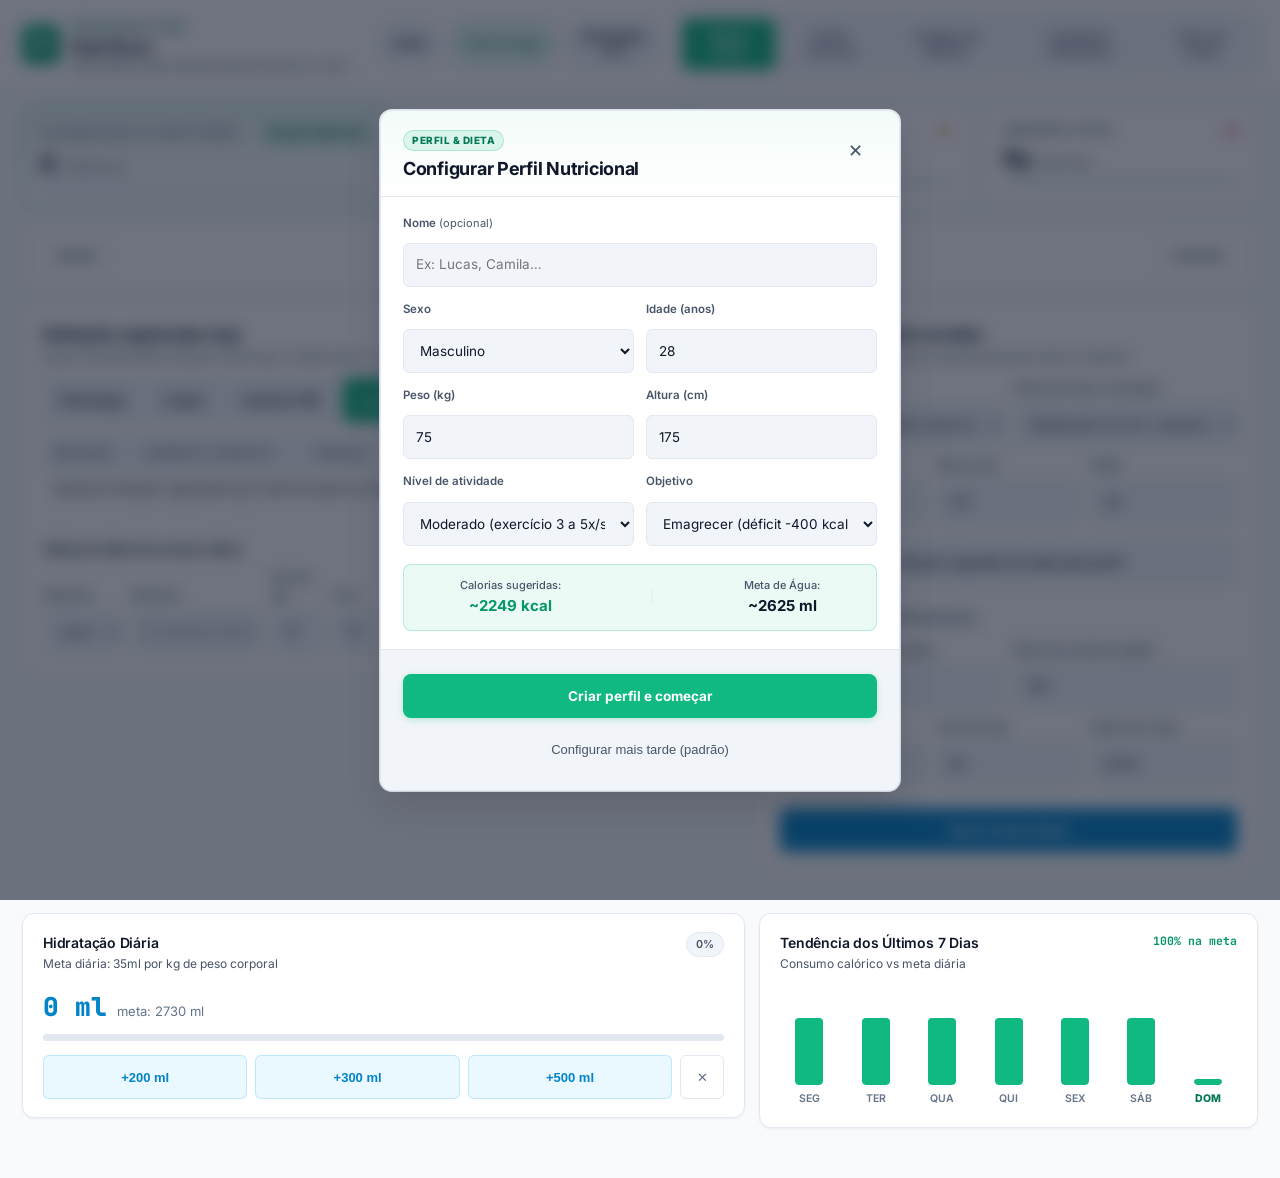
==== commit 8c44d647: "feat: implementar view transitions fluidas, diretrizes de web design wcag aa e revisao de redacao" ====
--- a/android/app/src/main/assets/index.html
+++ b/android/app/src/main/assets/index.html
@@ -28,9 +28,9 @@
                     <p class="brand-subtitle">Dieta diária, leitor de foto da ficha técnica e rotulagem ANVISA</p>
                 </div>
                 <div class="brand-actions-row">
-                    <button type="button" class="btn-topbar-profile" id="btn-open-profile" title="Configurar meu perfil de dieta" aria-label="Abrir perfil de usuário">Perfil</button>
-                    <button type="button" class="btn-tour-nav" id="btn-open-tour" title="Iniciar tour guiado pelo app" aria-label="Tour do App">Tour do App</button>
-                    <button type="button" class="btn-whats-new-nav" id="btn-open-whats-new" title="Consultar novidades da versão 1.4" aria-label="Novidades da versão 1.4">Novidades v1.4</button>
+                    <button type="button" class="btn-topbar-profile" id="btn-open-profile" title="Configurar meu perfil de dieta" aria-label="Abrir perfil de usuário" aria-haspopup="dialog" aria-expanded="false">Perfil</button>
+                    <button type="button" class="btn-tour-nav" id="btn-open-tour" title="Iniciar tour guiado pelo app" aria-label="Tour do App" aria-haspopup="dialog" aria-expanded="false">Tour do App</button>
+                    <button type="button" class="btn-whats-new-nav" id="btn-open-whats-new" title="Consultar novidades da versão 1.4" aria-label="Novidades da versão 1.4" aria-haspopup="dialog" aria-expanded="false">Novidades v1.4</button>
                 </div>
             </div>
             <nav class="nav-tabs" role="tablist" aria-label="Navegação principal por abas">
@@ -147,7 +147,7 @@
                         </div>
                     </div>
 
-                    <div class="table-responsive">
+                    <div class="table-responsive" id="meal-list">
                         <table class="data-table" id="diary-table">
                             <thead>
                                 <tr>
@@ -202,7 +202,7 @@
                                 <input type="number" id="manual-fat" name="manual_fat" class="text-input" value="1.2" min="0" step="0.1" inputmode="decimal" autocomplete="off" />
                             </div>
                             <div class="manual-btn-col">
-                                <button class="btn-primary" id="btn-add-manual">Lançar</button>
+                                <button class="btn-primary" id="btn-add-manual">Registrar refeição</button>
                             </div>
                         </div>
                     </div>
@@ -253,7 +253,7 @@
                             </div>
                         </div>
 
-                        <button class="btn-secondary-full" id="btn-calc-mifflin">Calcular meta sugerida pelo meu corpo</button>
+                        <button class="btn-secondary-full" id="btn-calc-mifflin">Calcular sugestão de metas pelo perfil</button>
 
                         <div class="limits-divider">Limites diários configurados</div>
 
@@ -327,11 +327,11 @@
             <!-- RODAPÉ EXECUTIVO EXCLUSIVO PARA IMPRESSÃO / PDF -->
             <footer class="print-only print-footer">
                 <div class="print-disclaimer">
-                    <strong>Aviso de Responsabilidade Nutricional:</strong> Este relatório é um documento informativo gerado pelo aplicativo NutriScan com base nos registros do usuário e nas normas ANVISA (RDC 429/2020 e IN 75/2020). Não substitui prescrição médica, acompanhamento clínico individualizado ou consulta nutricional presencial.
+                    <strong>Aviso informativo:</strong> Este relatório reúne os registros alimentares do usuário e toma como referência os parâmetros da ANVISA (RDC 429/2020 e IN 75/2020). Tem finalidade exclusiva de acompanhamento e apoio informativo, não substituindo orientação, diagnóstico ou prescrição médica e nutricional profissional.
                 </div>
                 <div class="print-issue-meta">
                     <span id="print-footer-timestamp">Emissão: Hoje</span>
-                    <span>NutriScan v1.0 • Padrão ANVISA</span>
+                    <span>NutriScan v1.4 • Padrão ANVISA</span>
                 </div>
             </footer>
         </section>
@@ -480,7 +480,7 @@
                                 spellcheck="false"
                             />
                             <button class="btn-primary" id="btn-scan">Analisar rótulo</button>
-                            <button type="button" class="btn-emerald" id="btn-open-cam-scanner">Câmera ao vivo</button>
+                            <button type="button" class="btn-emerald" id="btn-open-cam-scanner" aria-haspopup="dialog" aria-expanded="false">Câmera ao vivo</button>
                         </div>
                     </div>
                 </div>
@@ -745,7 +745,7 @@
                 <div class="card plate-action-card">
                     <div class="plate-action-bar">
                         <div class="meal-select-wrap">
-                            <label for="plate-meal-select" class="field-label">Lançar no diário como:</label>
+                            <label for="plate-meal-select" class="field-label">Registrar no diário como:</label>
                             <select id="plate-meal-select" name="plate_meal" class="select-input">
                                 <option value="Café da manhã">Café da manhã</option>
                                 <option value="Almoço" selected>Almoço</option>
@@ -754,7 +754,7 @@
                             </select>
                         </div>
                         <button type="button" class="btn-emerald btn-lg" id="btn-add-plate-diet">
-                            Adicionar prato completo à refeição
+                            Registrar prato na refeição
                         </button>
                     </div>
                 </div>
@@ -763,24 +763,24 @@
     </main>
 
     <!-- BARRA DE NAVEGAÇÃO INFERIOR PARA CELULAR ANDROID -->
-    <nav class="mobile-bottom-nav" aria-label="Navegação móvel">
-        <button class="mob-nav-btn active" data-tab="dieta" aria-label="Minha Dieta">
+    <nav class="mobile-bottom-nav" role="tablist" aria-label="Navegação móvel">
+        <button class="mob-nav-btn active" role="tab" aria-selected="true" aria-controls="panel-dieta" data-tab="dieta" aria-label="Minha Dieta">
             <span class="mob-nav-icon" aria-hidden="true">◉</span>
             <span>Dieta</span>
         </button>
-        <button class="mob-nav-btn" data-tab="foto" aria-label="Foto da Ficha Técnica">
+        <button class="mob-nav-btn" role="tab" aria-selected="false" aria-controls="panel-foto" data-tab="foto" aria-label="Foto da Ficha Técnica">
             <span class="mob-nav-icon" aria-hidden="true">▣</span>
             <span>Ficha</span>
         </button>
-        <button class="mob-nav-btn" data-tab="scanner" aria-label="Código de Barras">
+        <button class="mob-nav-btn" role="tab" aria-selected="false" aria-controls="panel-scanner" data-tab="scanner" aria-label="Código de Barras">
             <span class="mob-nav-icon" aria-hidden="true">|||</span>
             <span>Barras</span>
         </button>
-        <button class="mob-nav-btn" data-tab="comparar" aria-label="Comparar Alimentos">
+        <button class="mob-nav-btn" role="tab" aria-selected="false" aria-controls="panel-comparar" data-tab="comparar" aria-label="Comparar Alimentos">
             <span class="mob-nav-icon" aria-hidden="true">⇄</span>
             <span>Comparar</span>
         </button>
-        <button class="mob-nav-btn" data-tab="prato" aria-label="Foto do Prato">
+        <button class="mob-nav-btn" role="tab" aria-selected="false" aria-controls="panel-prato" data-tab="prato" aria-label="Foto do Prato">
             <span class="mob-nav-icon" aria-hidden="true">⊞</span>
             <span>Prato</span>
         </button>
--- a/android/app/src/main/assets/css/style.css
+++ b/android/app/src/main/assets/css/style.css
@@ -33,6 +33,7 @@
     /* Accent & Brand (Emerald Green) */
     --brand-emerald: #10b981;
     --brand-emerald-hover: #059669;
+    --brand-emerald-text: #047857;
     --brand-blue: #0284c7;
     --brand-blue-hover: #0369a1;
     --brand-danger: #dc2626;
@@ -113,6 +114,15 @@
 .kpi-pct,
 .macro-box-val,
 .macro-box-pct,
+.water-val,
+.kpi-mini-val,
+.macro-badge,
+.stepper-input,
+.micro-tile-value,
+.micro-tile-pct,
+.plate-kpi-val,
+.compare-kpi-val,
+.diet-date-badge,
 .data-table td,
 .data-table th,
 .ean-badge,
@@ -200,12 +210,12 @@
     background: transparent;
     color: var(--text-secondary);
     border: none;
-    padding: 7px 14px;
+    padding: 10px 16px;
     border-radius: var(--radius-sm);
-    font-size: 12.5px;
+    font-size: 13px;
     font-weight: 600;
     cursor: pointer;
-    min-height: 36px;
+    min-height: 44px;
     display: inline-flex;
     align-items: center;
     justify-content: center;
@@ -466,10 +476,10 @@
     background-color: var(--bg-tile-elevated);
     color: var(--text-primary);
     border: 1px solid var(--border-card);
-    padding: 8px 14px;
-    font-size: 12.5px;
+    padding: 10px 16px;
+    font-size: 13px;
     font-weight: 600;
-    min-height: 38px;
+    min-height: 44px;
     display: inline-flex;
     align-items: center;
     justify-content: center;
@@ -489,9 +499,9 @@
 .btn-primary {
     background-color: var(--brand-blue);
     color: #ffffff;
-    padding: 8px 16px;
+    padding: 10px 18px;
     font-size: 13px;
-    min-height: 38px;
+    min-height: 44px;
     display: inline-flex;
     align-items: center;
     justify-content: center;
@@ -504,10 +514,10 @@
 .btn-emerald {
     background-color: var(--brand-emerald);
     color: #ffffff;
-    padding: 8px 16px;
-    font-size: 12.5px;
+    padding: 10px 18px;
+    font-size: 13px;
     font-weight: 700;
-    min-height: 38px;
+    min-height: 44px;
     display: inline-flex;
     align-items: center;
     justify-content: center;
@@ -730,7 +740,7 @@
 
 .save-feedback {
     font-size: 12px;
-    color: var(--brand-emerald);
+    color: var(--brand-emerald-text);
     font-weight: 600;
     min-height: 18px;
     text-align: center;
@@ -754,7 +764,7 @@
 
 .upload-file-label {
     font-size: 12px;
-    color: var(--brand-emerald);
+    color: var(--brand-emerald-text);
     font-weight: 600;
 }
 
@@ -1306,7 +1316,7 @@
     }
 
     .mob-nav-btn.active {
-        color: var(--brand-emerald-hover);
+        color: var(--brand-emerald-text);
         background-color: rgba(16, 185, 129, 0.1);
         font-weight: 700;
     }
@@ -1801,10 +1811,14 @@
     background: transparent;
     border: 1px solid var(--border-subtle);
     color: var(--text-secondary);
-    padding: 6px 14px;
+    padding: 8px 16px;
     border-radius: var(--radius-sm);
-    font-size: 12.5px;
+    font-size: 13px;
     font-weight: 600;
+    min-height: 44px;
+    display: inline-flex;
+    align-items: center;
+    justify-content: center;
     cursor: pointer;
     transition: background 0.15s ease, color 0.15s ease;
 }
@@ -1851,9 +1865,13 @@
     border: 1px solid rgba(56, 189, 248, 0.25);
     color: var(--brand-blue);
     border-radius: var(--radius-sm);
-    font-size: 12.5px;
+    font-size: 13px;
     font-weight: 700;
-    padding: 8px 10px;
+    padding: 10px 12px;
+    min-height: 44px;
+    display: inline-flex;
+    align-items: center;
+    justify-content: center;
     cursor: pointer;
     transition: background 0.15s ease, transform 0.05s ease;
 }
@@ -1943,7 +1961,7 @@
 }
 
 .trend-col.is-today .trend-day-label {
-    color: var(--brand-emerald);
+    color: var(--brand-emerald-text);
     font-weight: 800;
 }
 
@@ -1989,7 +2007,7 @@
     font-weight: 700;
     text-transform: uppercase;
     letter-spacing: 0.05em;
-    color: var(--brand-emerald);
+    color: var(--brand-emerald-text);
 }
 
 .cam-title {
@@ -2004,12 +2022,13 @@
     border: 1px solid var(--border-subtle);
     color: var(--text-secondary);
     border-radius: 8px;
-    width: 32px;
-    height: 32px;
+    width: 44px;
+    height: 44px;
     cursor: pointer;
     display: inline-flex;
     align-items: center;
     justify-content: center;
+    transition: background 0.15s ease, color 0.15s ease;
 }
 
 .cam-btn-icon:hover {
@@ -2090,7 +2109,7 @@
 .cam-btn-action,
 .cam-btn-secondary {
     flex: 1;
-    height: 40px;
+    min-height: 44px;
     border-radius: 8px;
     font-size: 13.5px;
     font-weight: 600;
@@ -2231,8 +2250,8 @@
 .plate-preset-chip.active {
     background: var(--bg-tile-highlight);
     border-color: var(--brand-emerald);
-    color: var(--brand-emerald);
-    font-weight: 600;
+    color: var(--brand-emerald-text);
+    font-weight: 700;
 }
 
 /* Card 2: Plate Preview Viewport & Bounding Chips */
@@ -2412,12 +2431,12 @@
 }
 
 .btn-step {
-    width: 28px;
-    height: 30px;
+    width: 44px;
+    height: 44px;
     background: transparent;
     border: none;
     color: var(--text-secondary);
-    font-size: 14px;
+    font-size: 16px;
     font-weight: 700;
     cursor: pointer;
     display: inline-flex;
@@ -2435,15 +2454,16 @@
     display: inline-flex;
     align-items: center;
     padding: 0 4px;
+    height: 44px;
 }
 
 .stepper-input {
-    width: 42px;
-    height: 30px;
+    width: 46px;
+    height: 44px;
     background: transparent;
     border: none;
     color: var(--text-primary);
-    font-size: 12.5px;
+    font-size: 13.5px;
     font-weight: 700;
     text-align: center;
     font-variant-numeric: tabular-nums;
@@ -2464,14 +2484,17 @@
 }
 
 .btn-remove-item {
-    width: 28px;
-    height: 30px;
+    width: 44px;
+    height: 44px;
     background: transparent;
     border: 1px solid var(--border-subtle);
     border-radius: 6px;
     color: var(--text-muted);
-    font-size: 12px;
+    font-size: 14px;
     cursor: pointer;
+    display: inline-flex;
+    align-items: center;
+    justify-content: center;
     transition: background-color 0.15s ease, border-color 0.15s ease, color 0.15s ease;
 }
 
@@ -2541,8 +2564,8 @@
 
 .suggest-add-badge {
     font-size: 11px;
-    font-weight: 600;
-    color: var(--brand-emerald);
+    font-weight: 700;
+    color: var(--brand-emerald-text);
 }
 
 .taco-no-result {
@@ -2602,7 +2625,7 @@
 
 .status-pill.pill-optimal {
     background: rgba(16, 185, 129, 0.15);
-    color: var(--brand-emerald);
+    color: var(--brand-emerald-text);
     border: 1px solid rgba(16, 185, 129, 0.3);
 }
 
@@ -2694,20 +2717,21 @@
     gap: 6px;
     background: rgba(16, 185, 129, 0.12);
     border: 1px solid rgba(16, 185, 129, 0.35);
-    color: var(--brand-emerald);
-    padding: 6px 14px;
+    color: var(--brand-emerald-text);
+    padding: 10px 16px;
     border-radius: var(--radius-pill);
-    font-size: 12px;
+    font-size: 12.5px;
     font-weight: 700;
     cursor: pointer;
+    min-height: 44px;
     transition: background-color 0.15s ease, border-color 0.15s ease, transform 0.1s ease;
     white-space: nowrap;
     margin-left: auto;
 }
 
 .btn-tour-nav:hover {
-    background: rgba(16, 185, 129, 0.22);
-    border-color: var(--brand-emerald);
+    background: var(--brand-emerald-hover);
+    border-color: var(--brand-emerald-hover);
     color: #ffffff;
 }
 
@@ -2823,7 +2847,7 @@
     padding: 3px 10px;
     background: rgba(16, 185, 129, 0.15);
     border: 1px solid rgba(16, 185, 129, 0.35);
-    color: var(--brand-emerald);
+    color: var(--brand-emerald-text);
     font-size: 11px;
     font-weight: 700;
     text-transform: uppercase;
@@ -2832,8 +2856,8 @@
 }
 
 .tour-btn-close {
-    width: 32px;
-    height: 32px;
+    width: 44px;
+    height: 44px;
     display: inline-flex;
     align-items: center;
     justify-content: center;
@@ -3082,8 +3106,8 @@
 
 .user-greeting {
     font-size: 11px;
-    font-weight: 600;
-    color: var(--brand-emerald);
+    font-weight: 700;
+    color: var(--brand-emerald-text);
     letter-spacing: 0.2px;
     display: inline-block;
 }
@@ -3102,17 +3126,23 @@
     background: #f1f5f9;
     border: 1px solid var(--border-card);
     color: var(--text-primary);
-    padding: 6px 12px;
+    padding: 10px 16px;
     border-radius: var(--radius-pill);
-    font-size: 12px;
+    font-size: 12.5px;
     font-weight: 600;
     cursor: pointer;
+    min-height: 44px;
     transition: background 0.15s ease, border-color 0.15s ease;
 }
 
 .btn-topbar-profile:hover {
     background: var(--bg-hover);
     border-color: var(--brand-emerald);
+}
+
+.btn-topbar-profile:focus-visible {
+    outline: 2px solid var(--border-focus);
+    outline-offset: 2px;
 }
 
 /* Profile Onboarding Bento Modal Backdrop */
@@ -3158,7 +3188,7 @@
 .profile-badge {
     font-size: 10px;
     font-weight: 800;
-    color: var(--brand-emerald);
+    color: var(--brand-emerald-text);
     background: rgba(16, 185, 129, 0.12);
     border: 1px solid rgba(16, 185, 129, 0.25);
     padding: 2px 8px;
@@ -3317,18 +3347,19 @@
     background: #f1f5f9;
     border: 1px solid var(--border-card);
     color: var(--text-primary);
-    padding: 6px 12px;
+    padding: 10px 16px;
     border-radius: var(--radius-pill);
-    font-size: 12px;
+    font-size: 12.5px;
     font-weight: 600;
     cursor: pointer;
+    min-height: 44px;
     transition: background 0.15s ease, border-color 0.15s ease, color 0.15s ease;
 }
 
 .btn-whats-new-nav:hover {
     background: var(--bg-hover);
     border-color: var(--brand-emerald);
-    color: var(--brand-emerald);
+    color: var(--brand-emerald-text);
 }
 
 .btn-whats-new-nav:focus-visible {
@@ -3380,7 +3411,7 @@
 .whats-new-badge {
     font-size: 10px;
     font-weight: 800;
-    color: var(--brand-emerald);
+    color: var(--brand-emerald-text);
     background: rgba(16, 185, 129, 0.12);
     border: 1px solid rgba(16, 185, 129, 0.25);
     padding: 2px 8px;
@@ -3403,8 +3434,8 @@
     font-size: 18px;
     color: var(--text-muted);
     cursor: pointer;
-    width: 32px;
-    height: 32px;
+    width: 44px;
+    height: 44px;
     border-radius: var(--radius-sm);
     display: flex;
     align-items: center;
@@ -3435,7 +3466,7 @@
 .whats-new-highlight-title {
     font-size: 14px;
     font-weight: 700;
-    color: var(--brand-emerald);
+    color: var(--brand-emerald-text);
     margin: 0 0 6px 0;
 }
 
@@ -3516,5 +3547,176 @@
     }
 }
 
-
-
+/* ==========================================================================
+   View Transitions API (Native Fluid Transitions & Morphing)
+   Smooth cross-fades, tab morphing, KPI pulse, and modal overlays
+   ========================================================================== */
+
+/* Interactivity during transitions: allows taps/clicks without blocking */
+::view-transition {
+    pointer-events: none;
+}
+
+/* Root cross-fade animations (160ms - 200ms) */
+::view-transition-old(root) {
+    animation: 160ms cubic-bezier(0.2, 0, 0, 1) both vt-root-fade-out;
+}
+
+::view-transition-new(root) {
+    animation: 200ms cubic-bezier(0.2, 0, 0, 1) both vt-root-fade-in;
+}
+
+@keyframes vt-root-fade-out {
+    from {
+        opacity: 1;
+    }
+    to {
+        opacity: 0;
+    }
+}
+
+@keyframes vt-root-fade-in {
+    from {
+        opacity: 0;
+    }
+    to {
+        opacity: 1;
+    }
+}
+
+/* Element-specific view transition names */
+.tab-panel.active {
+    view-transition-name: tab-panel;
+}
+
+#diet-kpi-strip {
+    view-transition-name: diet-kpi-strip;
+}
+
+#meal-list {
+    view-transition-name: meal-list;
+}
+
+#modal-profile-onboarding.is-open {
+    view-transition-name: modal-profile;
+}
+
+#modal-whats-new.is-open {
+    view-transition-name: modal-whats-new;
+}
+
+#modal-app-tour.is-open {
+    view-transition-name: modal-tour;
+}
+
+/* Tab Panel Transitions (Lateral seamless cross-fade with subtle vertical translation) */
+::view-transition-group(tab-panel) {
+    animation-duration: 210ms;
+    animation-timing-function: cubic-bezier(0.2, 0, 0, 1);
+}
+
+::view-transition-old(tab-panel) {
+    animation: 150ms cubic-bezier(0.2, 0, 0, 1) both vt-panel-out;
+}
+
+::view-transition-new(tab-panel) {
+    animation: 210ms cubic-bezier(0.2, 0, 0, 1) both vt-panel-in;
+}
+
+@keyframes vt-panel-out {
+    from {
+        opacity: 1;
+        transform: translateY(0);
+    }
+    to {
+        opacity: 0;
+        transform: translateY(-6px);
+    }
+}
+
+@keyframes vt-panel-in {
+    from {
+        opacity: 0;
+        transform: translateY(6px);
+    }
+    to {
+        opacity: 1;
+        transform: translateY(0);
+    }
+}
+
+/* Diet KPI Strip (Calorie ring & macro bars morph fluidly without jumping) */
+::view-transition-group(diet-kpi-strip) {
+    animation-duration: 220ms;
+    animation-timing-function: cubic-bezier(0.2, 0, 0, 1);
+}
+
+/* Meal List Transition (Smooth update when meals added/removed) */
+::view-transition-group(meal-list) {
+    animation-duration: 220ms;
+    animation-timing-function: cubic-bezier(0.2, 0, 0, 1);
+}
+
+::view-transition-old(meal-list) {
+    animation: 150ms ease-out both vt-root-fade-out;
+}
+
+::view-transition-new(meal-list) {
+    animation: 210ms ease-out both vt-root-fade-in;
+}
+
+/* Modal Overlays & Dialogs (Profile Onboarding, What's New, Tour) */
+::view-transition-group(modal-profile),
+::view-transition-group(modal-whats-new),
+::view-transition-group(modal-tour) {
+    animation-duration: 220ms;
+    animation-timing-function: cubic-bezier(0.2, 0, 0, 1);
+    z-index: 99999;
+}
+
+::view-transition-old(modal-profile),
+::view-transition-old(modal-whats-new),
+::view-transition-old(modal-tour) {
+    animation: 150ms cubic-bezier(0.2, 0, 0, 1) both vt-modal-out;
+}
+
+::view-transition-new(modal-profile),
+::view-transition-new(modal-whats-new),
+::view-transition-new(modal-tour) {
+    animation: 220ms cubic-bezier(0.2, 0, 0, 1) both vt-modal-in;
+}
+
+@keyframes vt-modal-in {
+    from {
+        opacity: 0;
+        transform: scale(0.97) translateY(8px);
+    }
+    to {
+        opacity: 1;
+        transform: scale(1) translateY(0);
+    }
+}
+
+@keyframes vt-modal-out {
+    from {
+        opacity: 1;
+        transform: scale(1) translateY(0);
+    }
+    to {
+        opacity: 0;
+        transform: scale(0.97) translateY(8px);
+    }
+}
+
+/* Reduced Motion Compliance for View Transitions */
+@media (prefers-reduced-motion: reduce) {
+    ::view-transition-group(*),
+    ::view-transition-old(*),
+    ::view-transition-new(*) {
+        animation: none !important;
+    }
+}
+
+
+
+
